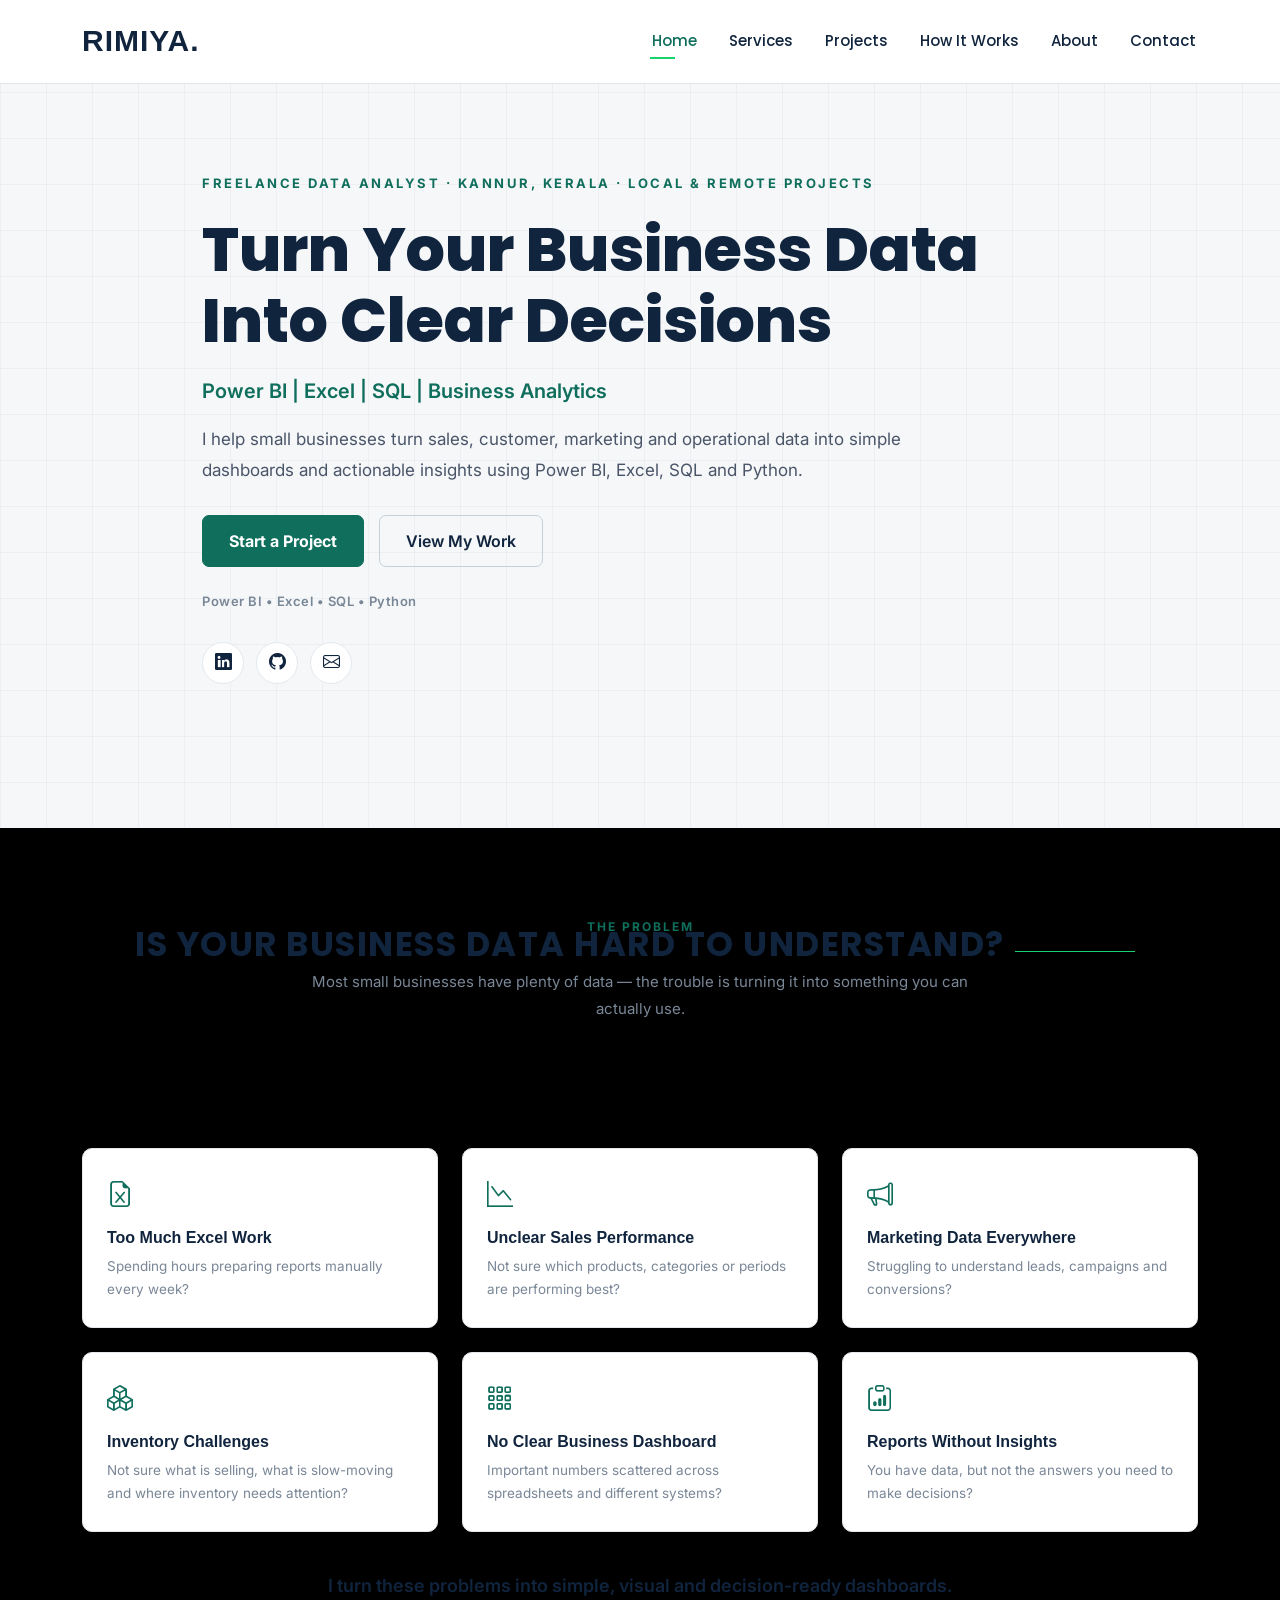
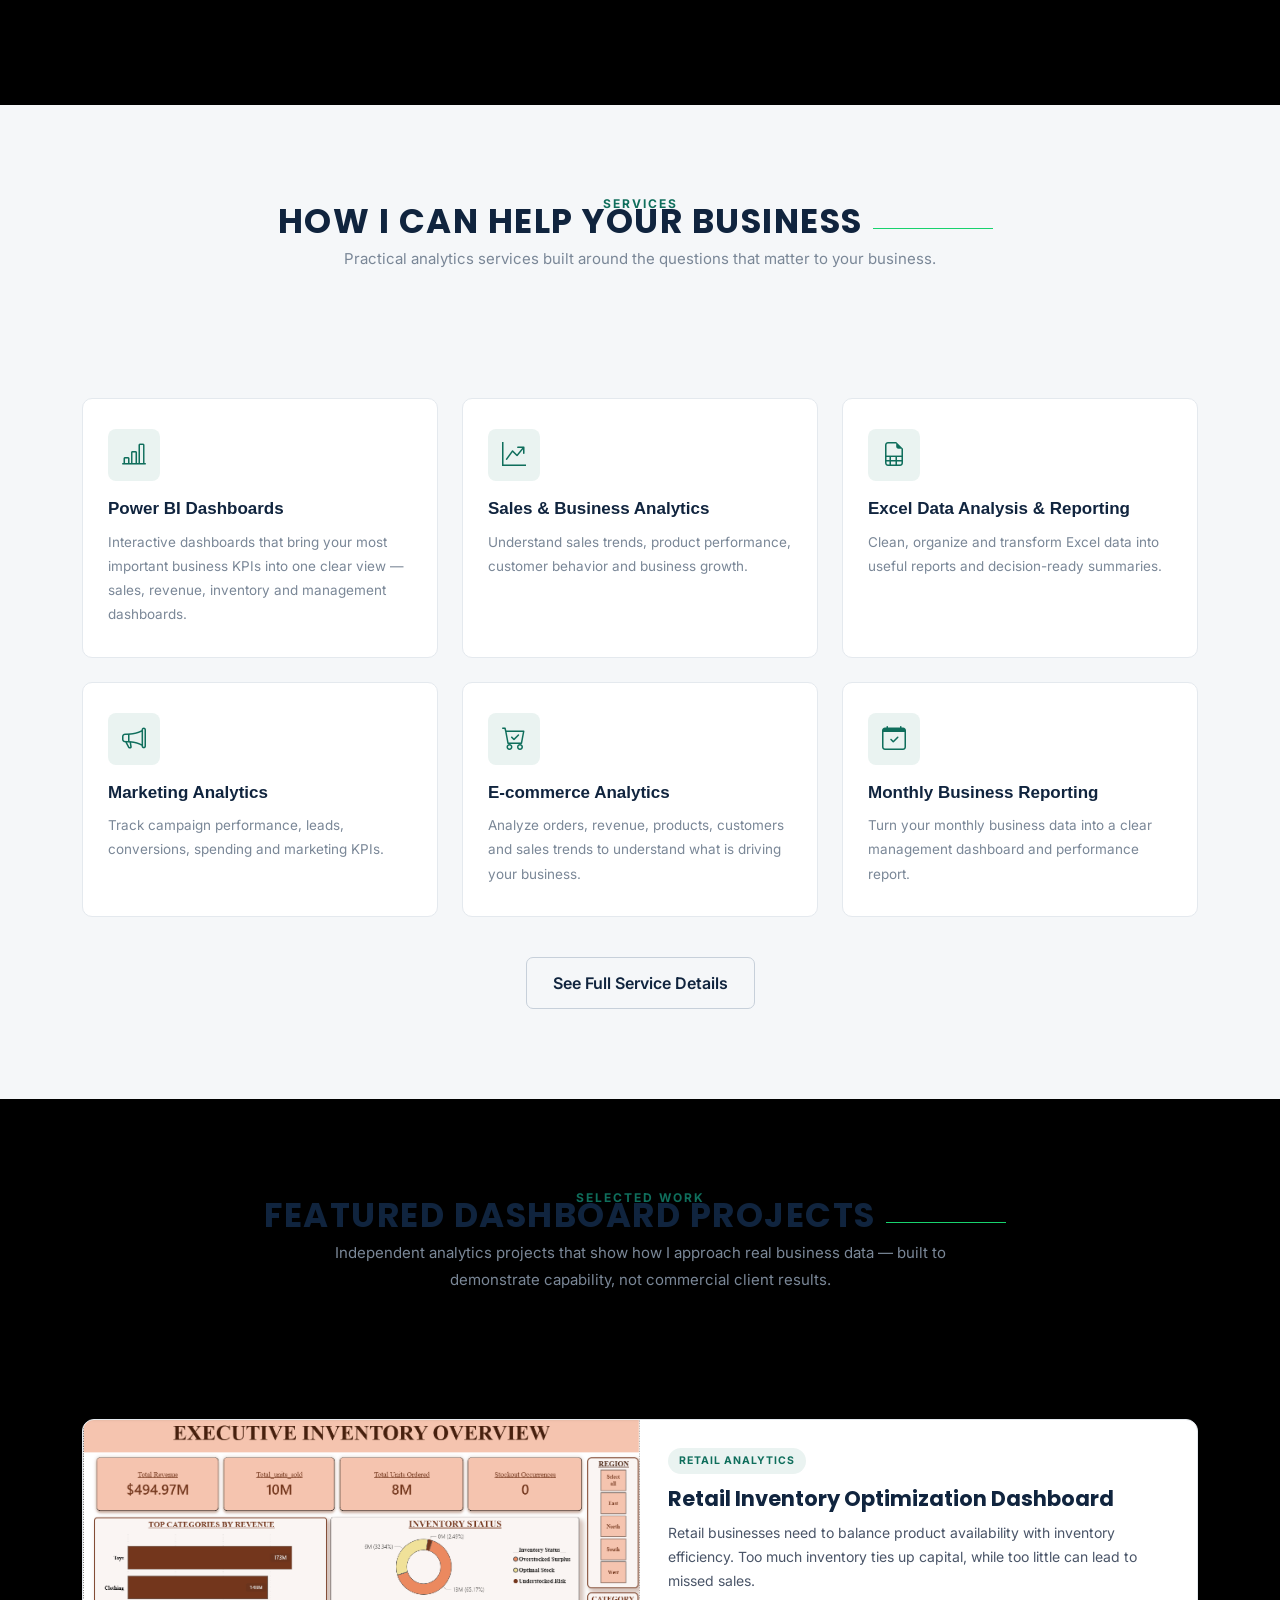
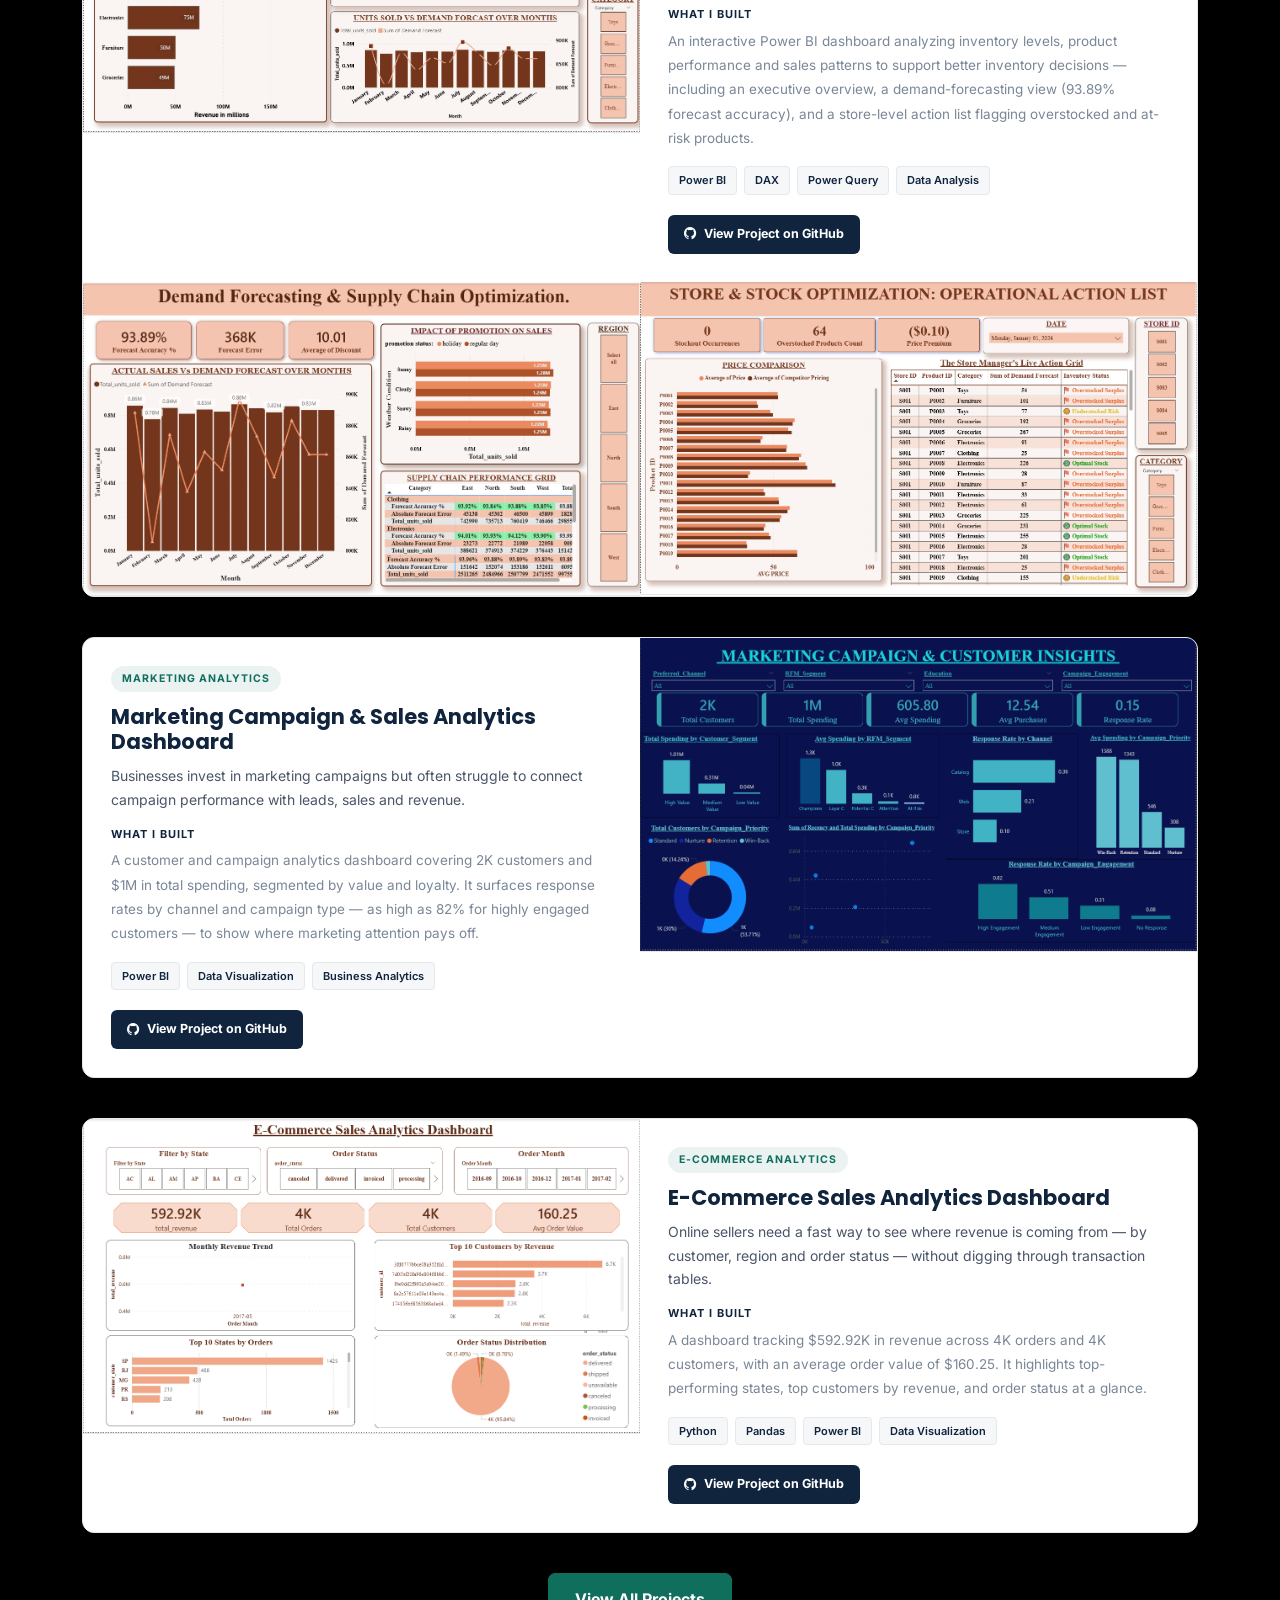
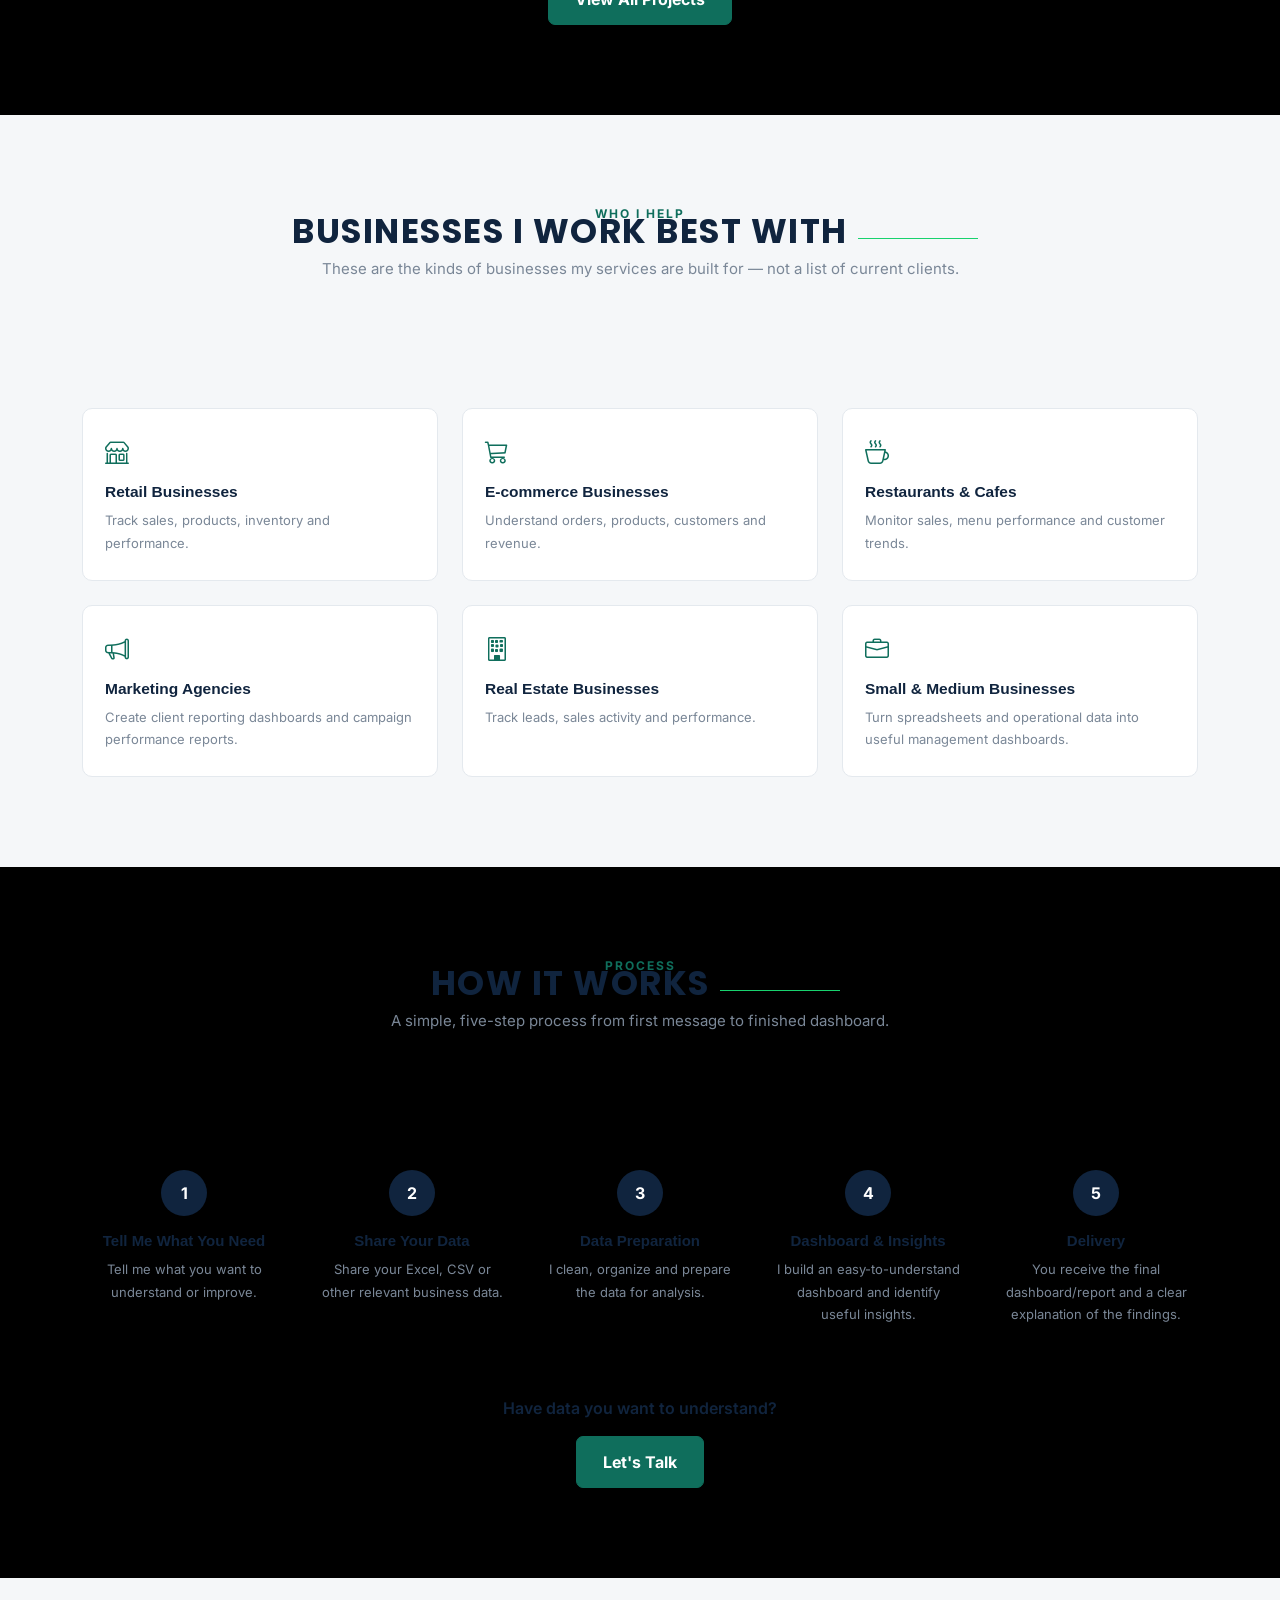
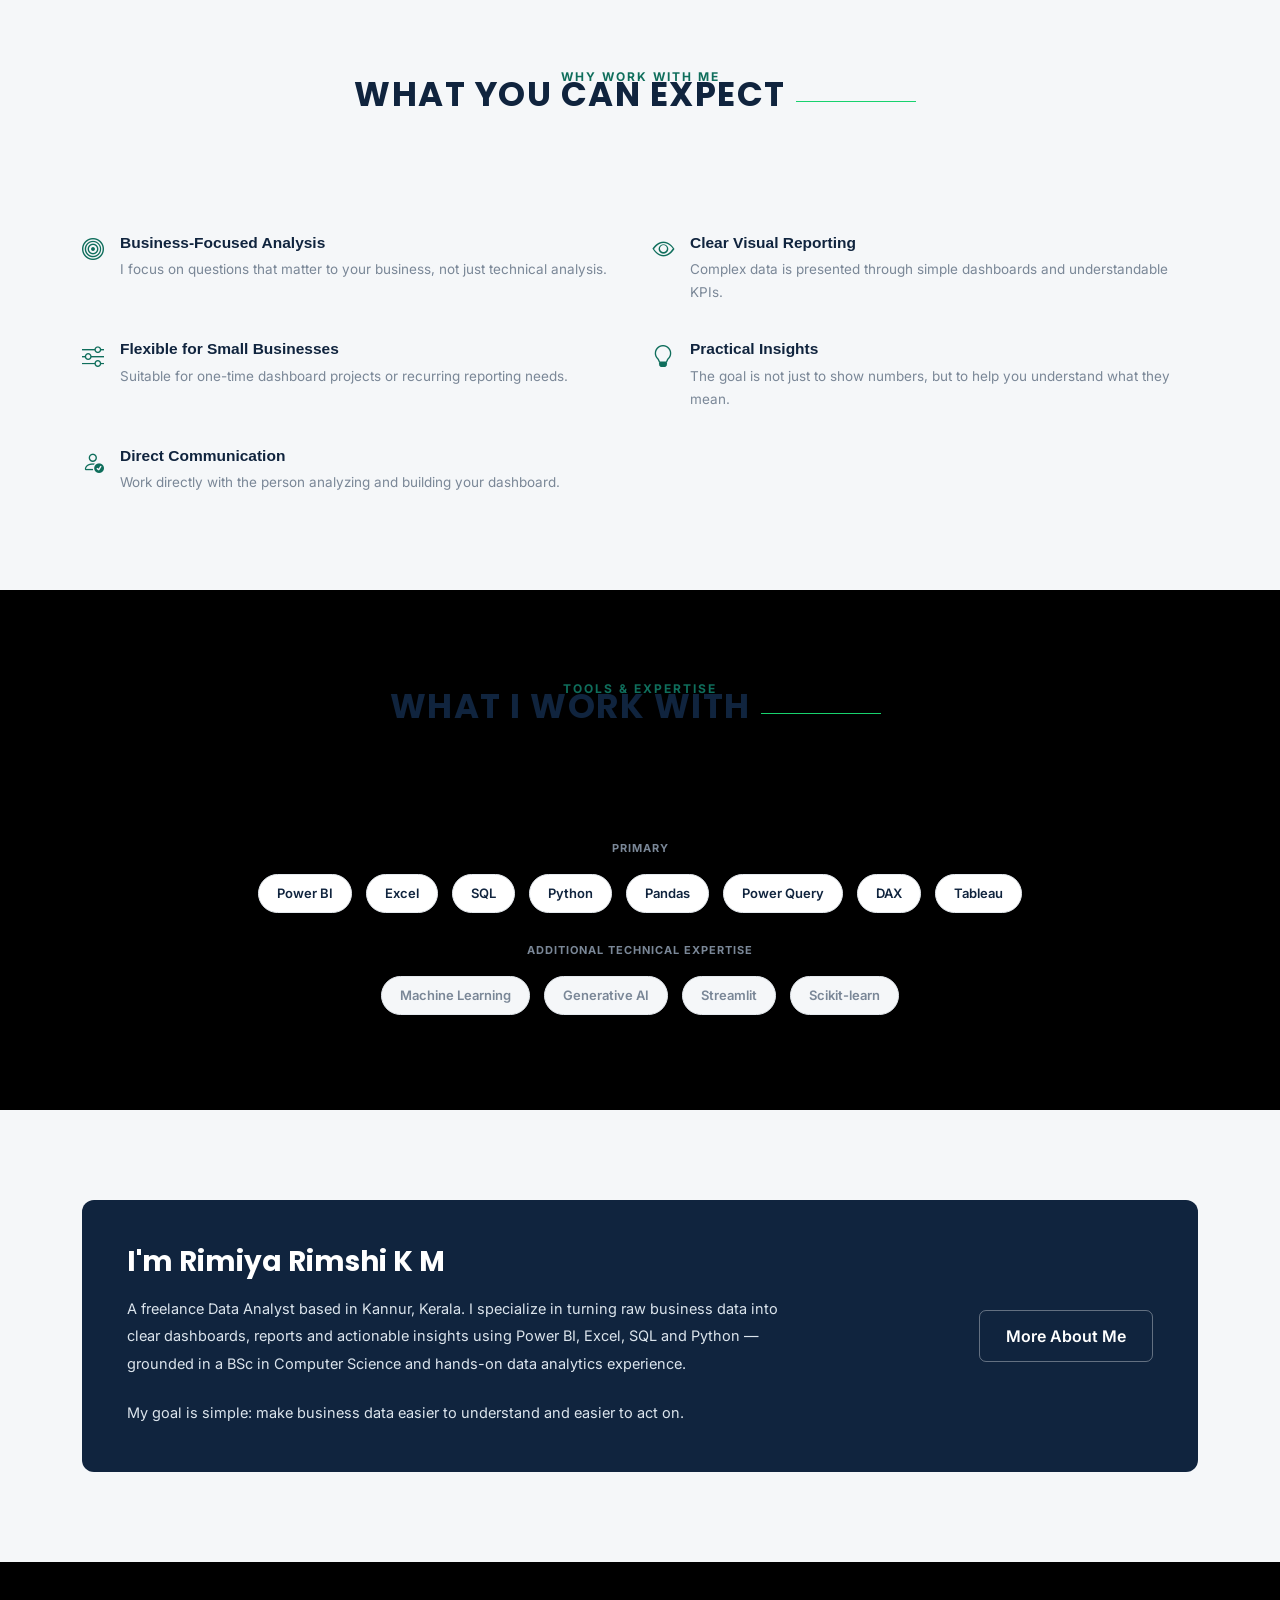
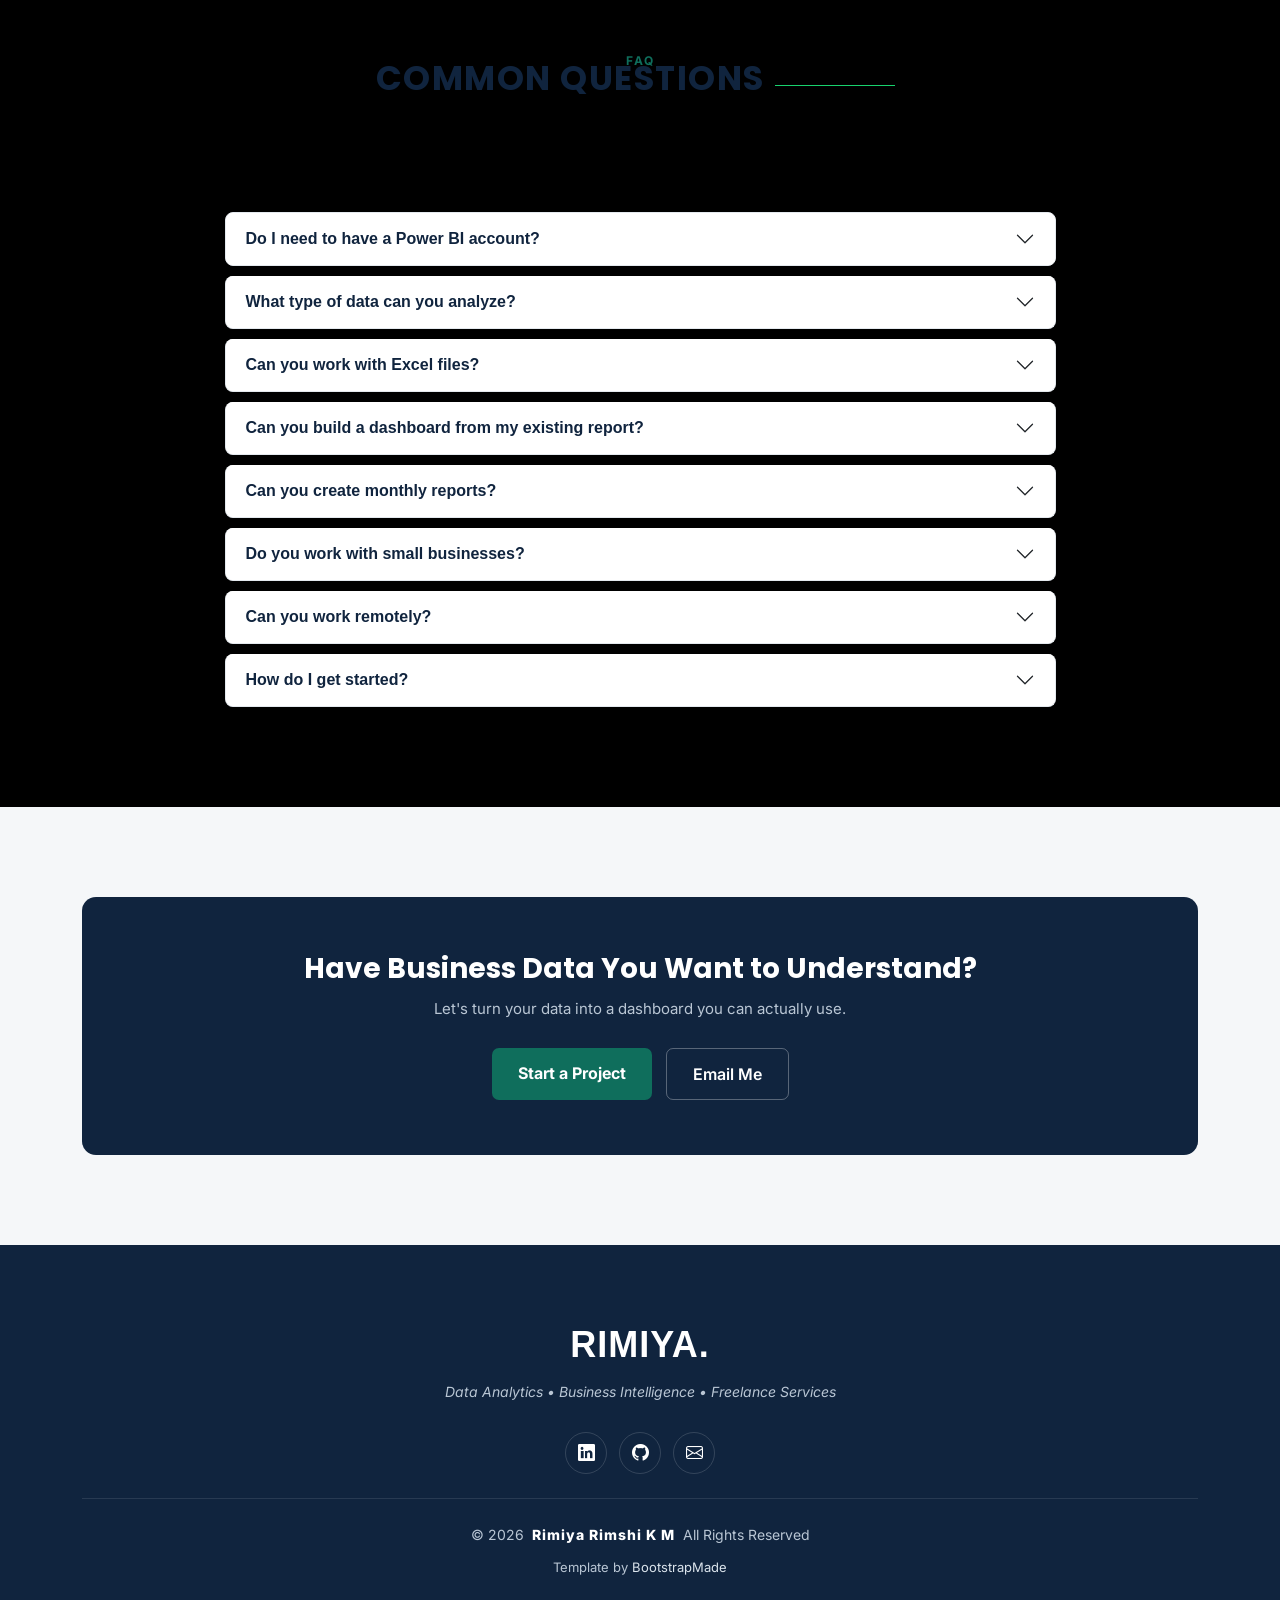
==== index.html @ c06e34fb "Fix folder structure for GitHub Pages" ====
<!DOCTYPE html>
<html lang="en">

<head>
  <meta charset="utf-8">
  <meta name="viewport" content="width=device-width, initial-scale=1.0">

  <title>Rimiya Rimshi K M | Freelance Data Analyst | Power BI & Business Analytics</title>

  <meta name="description"
    content="Freelance Data Analyst in Kannur, Kerala specializing in Power BI dashboards, Excel reporting, sales analytics, marketing analytics and business intelligence.">

  <meta name="keywords"
    content="Freelance Data Analyst, Data Analyst Kannur, Power BI Freelancer Kerala, Power BI Dashboard, Excel Data Analysis, Business Analytics, Sales Analytics, Marketing Analytics, E-commerce Analytics, Data Visualization, Business Intelligence, Dashboard Development">

  <!-- Favicon -->
  <link href="assets/img/favicon.png" rel="icon">
  <link href="assets/img/apple-touch-icon.png" rel="apple-touch-icon">

  <!-- Google Fonts -->
  <link href="https://fonts.googleapis.com" rel="preconnect">
  <link href="https://fonts.gstatic.com" rel="preconnect">
  <link
    href="https://fonts.googleapis.com/css2?family=Inter:wght@300;400;500;600;700;800&family=Poppins:wght@400;500;600;700;800&display=swap"
    rel="stylesheet">

  <!-- Bootstrap -->
  <link href="assets/vendor/bootstrap/css/bootstrap.min.css" rel="stylesheet">

  <!-- Bootstrap Icons -->
  <link href="assets/vendor/bootstrap-icons/bootstrap-icons.css" rel="stylesheet">

  <!-- AOS -->
  <link href="assets/vendor/aos/aos.css" rel="stylesheet">

  <!-- Main CSS -->
  <link href="assets/css/main.css" rel="stylesheet">

  <!-- =========================================================
       BUSINESS PORTFOLIO — CUSTOM STYLES (light, professional)
  ========================================================== -->

  <style>

    /* =========================================================
       GLOBAL
    ========================================================== */

    :root {
      --navy: #10243e;
      --navy-light: #16324f;
      --teal: #0f6e5c;
      --teal-dark: #0c5a4b;
      --teal-tint: #eaf3f1;
      --text: #4a5568;
      --text-light: #7a8797;
      --bg: #ffffff;
      --bg-alt: #f5f7f9;
      --border: #e4e9ee;
    }

    body {
      background: var(--bg);
      color: var(--text);
      font-family: "Inter", sans-serif;
    }

    .section {
      padding: 90px 0;
    }

    .section-alt {
      background: var(--bg-alt);
    }

    .section-title {
      margin-bottom: 50px;
    }

    .section-title .eyebrow {
      color: var(--teal);
      font-size: 12px;
      font-weight: 700;
      letter-spacing: 2px;
      text-transform: uppercase;
      margin-bottom: 8px;
      display: block;
    }

    .section-title h2 {
      font-family: "Poppins", sans-serif;
      font-size: 34px;
      font-weight: 700;
      margin-bottom: 12px;
      color: var(--navy);
    }

    .section-title p {
      color: var(--text-light);
      max-width: 680px;
      font-size: 15px;
      line-height: 1.8;
    }


    /* =========================================================
       NAVIGATION
    ========================================================== */

    .header {
      background: rgba(255, 255, 255, 0.97);
      backdrop-filter: blur(10px);
      box-shadow: 0 1px 0 rgba(16, 36, 62, 0.08);
    }

    .sitename {
      font-weight: 800 !important;
      letter-spacing: 1px;
      color: var(--navy) !important;
    }

    .navmenu a {
      font-weight: 500;
      color: var(--navy) !important;
    }

    .navmenu a:hover,
    .navmenu a.active {
      color: var(--teal) !important;
    }


    /* =========================================================
       HERO
    ========================================================== */

    #hero {
      min-height: 92vh;
      display: flex;
      align-items: center;
      position: relative;
      overflow: hidden;
      background: var(--bg-alt);
      padding-top: 90px;
    }

    #hero::before {
      content: "";
      position: absolute;
      inset: 0;
      background-image:
        linear-gradient(rgba(16, 36, 62, 0.035) 1px, transparent 1px),
        linear-gradient(90deg, rgba(16, 36, 62, 0.035) 1px, transparent 1px);
      background-size: 46px 46px;
      pointer-events: none;
    }

    .hero-content {
      position: relative;
      z-index: 2;
      max-width: 900px;
    }

    .hero-label {
      color: var(--teal);
      font-size: 13px;
      font-weight: 700;
      letter-spacing: 2.5px;
      text-transform: uppercase;
      margin-bottom: 20px;
    }

    .hero-content h1 {
      font-family: "Poppins", sans-serif;
      font-size: clamp(38px, 5.5vw, 62px);
      line-height: 1.15;
      font-weight: 800;
      margin-bottom: 20px;
      color: var(--navy);
    }

    .hero-role {
      font-size: clamp(17px, 2.2vw, 20px);
      font-weight: 600;
      margin-bottom: 18px;
      color: var(--teal);
    }

    .hero-description {
      color: var(--text);
      font-size: 17px;
      line-height: 1.8;
      max-width: 700px;
      margin-bottom: 30px;
    }

    .hero-buttons {
      display: flex;
      gap: 15px;
      flex-wrap: wrap;
      margin-bottom: 25px;
    }

    .btn-primary-custom {
      background: var(--teal);
      color: #fff !important;
      border: 1px solid var(--teal);
      padding: 13px 26px;
      border-radius: 7px;
      font-weight: 700;
      text-decoration: none;
      transition: 0.3s;
      display: inline-block;
    }

    .btn-primary-custom:hover {
      background: var(--teal-dark);
      border-color: var(--teal-dark);
      transform: translateY(-2px);
    }

    .btn-outline-custom {
      background: transparent;
      color: var(--navy) !important;
      border: 1px solid #c7d0da;
      padding: 13px 26px;
      border-radius: 7px;
      font-weight: 600;
      text-decoration: none;
      transition: 0.3s;
      display: inline-block;
    }

    .btn-outline-custom:hover {
      border-color: var(--teal);
      color: var(--teal) !important;
      transform: translateY(-2px);
    }

    .hero-trustline {
      color: var(--text-light);
      font-size: 13px;
      font-weight: 600;
      letter-spacing: 0.5px;
    }

    .social-links-custom {
      display: flex;
      gap: 12px;
      margin-top: 30px;
    }

    .social-links-custom a {
      width: 42px;
      height: 42px;
      border: 1px solid var(--border);
      border-radius: 50%;
      display: flex;
      align-items: center;
      justify-content: center;
      color: var(--navy);
      font-size: 17px;
      transition: 0.3s;
      text-decoration: none;
      background: #fff;
    }

    .social-links-custom a:hover {
      border-color: var(--teal);
      color: var(--teal);
      transform: translateY(-3px);
    }


    /* =========================================================
       BUSINESS PROBLEMS
    ========================================================== */

    .problem-card {
      background: #fff;
      border: 1px solid var(--border);
      border-radius: 10px;
      padding: 26px 24px;
      height: 100%;
      transition: 0.3s;
    }

    .problem-card:hover {
      border-color: var(--teal);
      box-shadow: 0 12px 30px rgba(16, 36, 62, 0.07);
      transform: translateY(-4px);
    }

    .problem-card i {
      color: var(--teal);
      font-size: 26px;
      margin-bottom: 14px;
      display: block;
    }

    .problem-card h4 {
      font-size: 16px;
      font-weight: 700;
      color: var(--navy);
      margin-bottom: 8px;
    }

    .problem-card p {
      color: var(--text-light);
      font-size: 13.5px;
      line-height: 1.7;
      margin: 0;
    }

    .problem-closer {
      text-align: center;
      font-size: 18px;
      font-weight: 600;
      color: var(--navy);
      margin-top: 40px;
    }


    /* =========================================================
       SERVICES
    ========================================================== */

    .service-card {
      background: #fff;
      border: 1px solid var(--border);
      border-radius: 10px;
      padding: 30px 25px;
      height: 100%;
      transition: 0.3s;
    }

    .service-card:hover {
      transform: translateY(-6px);
      border-color: var(--teal);
      box-shadow: 0 14px 32px rgba(16, 36, 62, 0.08);
    }

    .service-icon {
      width: 52px;
      height: 52px;
      border-radius: 8px;
      background: var(--teal-tint);
      color: var(--teal);
      display: flex;
      align-items: center;
      justify-content: center;
      font-size: 24px;
      margin-bottom: 18px;
    }

    .service-card h4 {
      font-size: 17px;
      margin-bottom: 10px;
      color: var(--navy);
      font-weight: 700;
    }

    .service-card p {
      color: var(--text-light);
      font-size: 13.5px;
      line-height: 1.8;
      margin: 0;
    }

    .services-cta {
      text-align: center;
      margin-top: 40px;
    }


    /* =========================================================
       FEATURED PROJECTS / CASE STUDIES
    ========================================================== */

    .case-study-card {
      background: #fff;
      border: 1px solid var(--border);
      border-radius: 12px;
      overflow: hidden;
      margin-bottom: 40px;
      transition: 0.3s;
    }

    .case-study-card:hover {
      box-shadow: 0 18px 40px rgba(16, 36, 62, 0.10);
    }

    .case-study-img {
      width: 100%;
      display: block;
      border-bottom: 1px solid var(--border);
      cursor: zoom-in;
    }

    .case-study-body {
      padding: 26px 28px 28px;
    }

    .case-study-category {
      display: inline-block;
      background: var(--teal-tint);
      color: var(--teal);
      font-size: 10.5px;
      font-weight: 700;
      letter-spacing: 1px;
      text-transform: uppercase;
      padding: 5px 11px;
      border-radius: 20px;
      margin-bottom: 12px;
    }

    .case-study-body h3 {
      font-family: "Poppins", sans-serif;
      font-size: 21px;
      font-weight: 700;
      color: var(--navy);
      margin-bottom: 10px;
    }

    .case-study-body .problem-line {
      font-size: 14px;
      color: var(--text);
      line-height: 1.7;
      margin-bottom: 14px;
    }

    .case-study-body .insight-label {
      font-size: 11px;
      font-weight: 700;
      letter-spacing: 1px;
      text-transform: uppercase;
      color: var(--navy);
      margin-bottom: 6px;
      display: block;
    }

    .case-study-body p.insight-text {
      font-size: 13.5px;
      color: var(--text-light);
      line-height: 1.8;
      margin-bottom: 16px;
    }

    .tech-stack {
      display: flex;
      flex-wrap: wrap;
      gap: 7px;
      margin-bottom: 20px;
    }

    .tech-stack span {
      background: var(--bg-alt);
      border: 1px solid var(--border);
      color: var(--navy);
      font-size: 11px;
      padding: 5px 10px;
      border-radius: 4px;
      font-weight: 600;
    }

    .project-links {
      display: flex;
      gap: 10px;
      flex-wrap: wrap;
    }

    .project-btn {
      display: inline-flex;
      align-items: center;
      gap: 7px;
      padding: 10px 16px;
      border-radius: 6px;
      text-decoration: none;
      font-size: 12.5px;
      font-weight: 700;
      transition: 0.3s;
    }

    .project-btn-github {
      background: var(--navy);
      color: #fff;
    }

    .project-btn-github:hover {
      background: var(--teal);
      color: #fff;
    }

    /* Secondary (smaller) project grid */

    .mini-project-card {
      background: #fff;
      border: 1px solid var(--border);
      border-radius: 8px;
      padding: 20px;
      height: 100%;
      transition: 0.3s;
    }

    .mini-project-card:hover {
      border-color: var(--teal);
      transform: translateY(-3px);
    }

    .mini-project-card .badge-cat {
      font-size: 10px;
      font-weight: 700;
      letter-spacing: 0.5px;
      text-transform: uppercase;
      color: var(--teal);
      margin-bottom: 8px;
      display: block;
    }

    .mini-project-card h5 {
      font-size: 15px;
      margin-bottom: 7px;
      color: var(--navy);
      font-weight: 700;
    }

    .mini-project-card p {
      color: var(--text-light);
      font-size: 12.5px;
      margin: 0 0 12px;
      line-height: 1.7;
    }

    .mini-project-card a {
      font-size: 12px;
      font-weight: 700;
      color: var(--navy);
      text-decoration: none;
    }

    .mini-project-card a:hover {
      color: var(--teal);
    }


    /* =========================================================
       WHO I HELP
    ========================================================== */

    .who-card {
      background: #fff;
      border: 1px solid var(--border);
      border-radius: 10px;
      padding: 26px 22px;
      height: 100%;
      text-align: left;
      transition: 0.3s;
    }

    .who-card:hover {
      border-color: var(--teal);
      transform: translateY(-4px);
    }

    .who-card i {
      color: var(--teal);
      font-size: 24px;
      margin-bottom: 12px;
      display: block;
    }

    .who-card h5 {
      font-size: 15.5px;
      font-weight: 700;
      color: var(--navy);
      margin-bottom: 8px;
    }

    .who-card p {
      color: var(--text-light);
      font-size: 13px;
      line-height: 1.7;
      margin: 0;
    }

    .who-note {
      text-align: center;
      color: var(--text-light);
      font-size: 12.5px;
      font-style: italic;
      margin-top: 30px;
    }


    /* =========================================================
       HOW IT WORKS
    ========================================================== */

    .process-step {
      text-align: center;
      padding: 10px;
    }

    .process-number {
      width: 46px;
      height: 46px;
      border-radius: 50%;
      background: var(--navy);
      color: #fff;
      display: flex;
      align-items: center;
      justify-content: center;
      font-weight: 700;
      font-size: 16px;
      margin: 0 auto 16px;
    }

    .process-step h5 {
      font-size: 15px;
      font-weight: 700;
      color: var(--navy);
      margin-bottom: 8px;
    }

    .process-step p {
      color: var(--text-light);
      font-size: 13px;
      line-height: 1.7;
    }

    .process-cta {
      text-align: center;
      margin-top: 45px;
    }

    .process-cta p {
      font-size: 16px;
      font-weight: 600;
      color: var(--navy);
      margin-bottom: 16px;
    }


    /* =========================================================
       WHY WORK WITH ME
    ========================================================== */

    .why-card {
      display: flex;
      gap: 16px;
      padding: 6px 0;
    }

    .why-card i {
      color: var(--teal);
      font-size: 22px;
      flex-shrink: 0;
    }

    .why-card h5 {
      font-size: 15.5px;
      font-weight: 700;
      color: var(--navy);
      margin-bottom: 6px;
    }

    .why-card p {
      color: var(--text-light);
      font-size: 13.5px;
      line-height: 1.7;
      margin: 0;
    }


    /* =========================================================
       TOOLS
    ========================================================== */

    .tool-pill {
      display: inline-block;
      background: #fff;
      border: 1px solid var(--border);
      color: var(--navy);
      font-size: 13px;
      font-weight: 600;
      padding: 9px 18px;
      border-radius: 20px;
      margin: 5px;
    }

    .tool-pill.secondary {
      color: var(--text-light);
      background: var(--bg-alt);
    }

    .tools-label {
      font-size: 11px;
      font-weight: 700;
      letter-spacing: 1px;
      text-transform: uppercase;
      color: var(--text-light);
      margin-bottom: 12px;
    }


    /* =========================================================
       ABOUT TEASER
    ========================================================== */

    .about-teaser-card {
      background: var(--navy);
      color: #dbe4ec;
      border-radius: 12px;
      padding: 45px;
    }

    .about-teaser-card h3 {
      color: #fff;
      font-family: "Poppins", sans-serif;
      font-weight: 700;
      margin-bottom: 16px;
    }

    .about-teaser-card p {
      line-height: 1.9;
      font-size: 14.5px;
      margin-bottom: 22px;
    }


    /* =========================================================
       FAQ
    ========================================================== */

    .accordion-button {
      font-weight: 600;
      color: var(--navy);
      background: #fff;
    }

    .accordion-button:not(.collapsed) {
      color: var(--teal);
      background: var(--teal-tint);
    }

    .accordion-button:focus {
      box-shadow: none;
      border-color: var(--border);
    }

    .accordion-item {
      border: 1px solid var(--border);
      margin-bottom: 10px;
      border-radius: 8px !important;
      overflow: hidden;
    }


    /* =========================================================
       FINAL CTA
    ========================================================== */

    .final-cta {
      background: var(--navy);
      border-radius: 14px;
      padding: 55px 40px;
      text-align: center;
    }

    .final-cta h3 {
      color: #fff;
      font-family: "Poppins", sans-serif;
      font-size: 28px;
      font-weight: 700;
      margin-bottom: 12px;
    }

    .final-cta p {
      color: #b9c6d4;
      font-size: 15px;
      margin-bottom: 28px;
    }

    .final-cta-buttons {
      display: flex;
      gap: 14px;
      justify-content: center;
      flex-wrap: wrap;
    }

    .btn-cta-primary {
      background: var(--teal);
      color: #fff;
      padding: 13px 26px;
      border-radius: 7px;
      font-weight: 700;
      text-decoration: none;
      transition: 0.3s;
    }

    .btn-cta-primary:hover {
      background: var(--teal-dark);
      color: #fff;
    }

    .btn-cta-outline {
      background: transparent;
      color: #fff;
      border: 1px solid rgba(255,255,255,0.3);
      padding: 13px 26px;
      border-radius: 7px;
      font-weight: 600;
      text-decoration: none;
      transition: 0.3s;
    }

    .btn-cta-outline:hover {
      border-color: #fff;
    }


    /* =========================================================
       FOOTER
    ========================================================== */

    .footer {
      background: var(--navy);
      border-top: none;
    }

    .footer .sitename {
      color: #fff !important;
    }

    .footer p,
    .footer .copyright span,
    .footer .credits {
      color: #b9c6d4 !important;
    }

    .footer .social-links-custom a {
      border-color: rgba(255,255,255,0.15);
      color: #fff;
      background: transparent;
    }

    .footer .social-links-custom a:hover {
      border-color: var(--teal);
      color: var(--teal);
    }

    .footer .credits a {
      color: #dbe4ec !important;
    }


    /* =========================================================
       MOBILE
    ========================================================== */

    @media (max-width: 768px) {

      .section {
        padding: 60px 0;
      }

      .section-title h2 {
        font-size: 27px;
      }

      .case-study-body {
        padding: 22px;
      }

      .final-cta {
        padding: 40px 22px;
      }

      .about-teaser-card {
        padding: 30px 22px;
      }

    }

  </style>

</head>


<body class="index-page">


  <!-- =========================================================
       HEADER
  ========================================================== -->

  <header id="header" class="header d-flex align-items-center fixed-top">

    <div class="container-xl d-flex align-items-center justify-content-between">

      <a href="index.html" class="logo d-flex align-items-center text-decoration-none">
        <h1 class="sitename">RIMIYA.</h1>
      </a>

      <nav id="navmenu" class="navmenu">
        <ul>
          <li><a href="index.html" class="active">Home</a></li>
          <li><a href="services.html">Services</a></li>
          <li><a href="portfolio.html">Projects</a></li>
          <li><a href="index.html#how-it-works">How It Works</a></li>
          <li><a href="about.html">About</a></li>
          <li><a href="contact.html">Contact</a></li>
        </ul>

        <i class="mobile-nav-toggle d-xl-none bi bi-list"></i>
      </nav>

    </div>

  </header>


  <main class="main">


    <!-- =========================================================
         HERO
    ========================================================== -->

    <section id="hero">

      <div class="container hero-content">

        <div class="hero-label">Freelance Data Analyst &middot; Kannur, Kerala &middot; Local &amp; Remote Projects</div>

        <h1>Turn Your Business Data Into Clear Decisions</h1>

        <div class="hero-role">Power BI | Excel | SQL | Business Analytics</div>

        <p class="hero-description">
          I help small businesses turn sales, customer, marketing and operational
          data into simple dashboards and actionable insights using Power BI,
          Excel, SQL and Python.
        </p>

        <div class="hero-buttons">
          <a href="contact.html" class="btn-primary-custom">Start a Project</a>
          <a href="portfolio.html" class="btn-outline-custom">View My Work</a>
        </div>

        <div class="hero-trustline">Power BI &bull; Excel &bull; SQL &bull; Python</div>

        <div class="social-links-custom">

          <a href="https://www.linkedin.com/in/rimiya-rimshi-k-m/" target="_blank" rel="noopener noreferrer" aria-label="LinkedIn">
            <i class="bi bi-linkedin"></i>
          </a>

          <a href="https://github.com/rimiya366" target="_blank" rel="noopener noreferrer" aria-label="GitHub">
            <i class="bi bi-github"></i>
          </a>

          <a href="mailto:rimiyarimshi2022@gmail.com" aria-label="Email">
            <i class="bi bi-envelope"></i>
          </a>

        </div>

      </div>

    </section>


    <!-- =========================================================
         BUSINESS PROBLEMS
    ========================================================== -->

    <section id="business-problems" class="section">

      <div class="container">

        <div class="section-title text-center mx-auto" data-aos="fade-up">
          <span class="eyebrow">The Problem</span>
          <h2>Is Your Business Data Hard to Understand?</h2>
          <p class="mx-auto">Most small businesses have plenty of data — the trouble is turning it into something you can actually use.</p>
        </div>

        <div class="row g-4">

          <div class="col-lg-4 col-md-6" data-aos="fade-up" data-aos-delay="100">
            <div class="problem-card">
              <i class="bi bi-file-earmark-excel"></i>
              <h4>Too Much Excel Work</h4>
              <p>Spending hours preparing reports manually every week?</p>
            </div>
          </div>

          <div class="col-lg-4 col-md-6" data-aos="fade-up" data-aos-delay="150">
            <div class="problem-card">
              <i class="bi bi-graph-down"></i>
              <h4>Unclear Sales Performance</h4>
              <p>Not sure which products, categories or periods are performing best?</p>
            </div>
          </div>

          <div class="col-lg-4 col-md-6" data-aos="fade-up" data-aos-delay="200">
            <div class="problem-card">
              <i class="bi bi-megaphone"></i>
              <h4>Marketing Data Everywhere</h4>
              <p>Struggling to understand leads, campaigns and conversions?</p>
            </div>
          </div>

          <div class="col-lg-4 col-md-6" data-aos="fade-up" data-aos-delay="250">
            <div class="problem-card">
              <i class="bi bi-boxes"></i>
              <h4>Inventory Challenges</h4>
              <p>Not sure what is selling, what is slow-moving and where inventory needs attention?</p>
            </div>
          </div>

          <div class="col-lg-4 col-md-6" data-aos="fade-up" data-aos-delay="300">
            <div class="problem-card">
              <i class="bi bi-grid-3x3-gap"></i>
              <h4>No Clear Business Dashboard</h4>
              <p>Important numbers scattered across spreadsheets and different systems?</p>
            </div>
          </div>

          <div class="col-lg-4 col-md-6" data-aos="fade-up" data-aos-delay="350">
            <div class="problem-card">
              <i class="bi bi-clipboard-data"></i>
              <h4>Reports Without Insights</h4>
              <p>You have data, but not the answers you need to make decisions?</p>
            </div>
          </div>

        </div>

        <p class="problem-closer" data-aos="fade-up">
          I turn these problems into simple, visual and decision-ready dashboards.
        </p>

      </div>

    </section>


    <!-- =========================================================
         SERVICES
    ========================================================== -->

    <section id="services" class="section section-alt">

      <div class="container">

        <div class="section-title text-center mx-auto" data-aos="fade-up">
          <span class="eyebrow">Services</span>
          <h2>How I Can Help Your Business</h2>
          <p class="mx-auto">Practical analytics services built around the questions that matter to your business.</p>
        </div>

        <div class="row g-4">

          <div class="col-lg-4 col-md-6" data-aos="fade-up" data-aos-delay="100">
            <div class="service-card">
              <div class="service-icon"><i class="bi bi-bar-chart-line"></i></div>
              <h4>Power BI Dashboards</h4>
              <p>Interactive dashboards that bring your most important business KPIs into one clear view — sales, revenue, inventory and management dashboards.</p>
            </div>
          </div>

          <div class="col-lg-4 col-md-6" data-aos="fade-up" data-aos-delay="150">
            <div class="service-card">
              <div class="service-icon"><i class="bi bi-graph-up-arrow"></i></div>
              <h4>Sales & Business Analytics</h4>
              <p>Understand sales trends, product performance, customer behavior and business growth.</p>
            </div>
          </div>

          <div class="col-lg-4 col-md-6" data-aos="fade-up" data-aos-delay="200">
            <div class="service-card">
              <div class="service-icon"><i class="bi bi-file-earmark-spreadsheet"></i></div>
              <h4>Excel Data Analysis & Reporting</h4>
              <p>Clean, organize and transform Excel data into useful reports and decision-ready summaries.</p>
            </div>
          </div>

          <div class="col-lg-4 col-md-6" data-aos="fade-up" data-aos-delay="250">
            <div class="service-card">
              <div class="service-icon"><i class="bi bi-megaphone"></i></div>
              <h4>Marketing Analytics</h4>
              <p>Track campaign performance, leads, conversions, spending and marketing KPIs.</p>
            </div>
          </div>

          <div class="col-lg-4 col-md-6" data-aos="fade-up" data-aos-delay="300">
            <div class="service-card">
              <div class="service-icon"><i class="bi bi-cart-check"></i></div>
              <h4>E-commerce Analytics</h4>
              <p>Analyze orders, revenue, products, customers and sales trends to understand what is driving your business.</p>
            </div>
          </div>

          <div class="col-lg-4 col-md-6" data-aos="fade-up" data-aos-delay="350">
            <div class="service-card">
              <div class="service-icon"><i class="bi bi-calendar-check"></i></div>
              <h4>Monthly Business Reporting</h4>
              <p>Turn your monthly business data into a clear management dashboard and performance report.</p>
            </div>
          </div>

        </div>

        <div class="services-cta" data-aos="fade-up">
          <a href="services.html" class="btn-outline-custom">See Full Service Details</a>
        </div>

      </div>

    </section>


    <!-- =========================================================
         FEATURED DASHBOARD PROJECTS (CASE STUDIES)
    ========================================================== -->

    <section id="projects" class="section">

      <div class="container">

        <div class="section-title text-center mx-auto" data-aos="fade-up">
          <span class="eyebrow">Selected Work</span>
          <h2>Featured Dashboard Projects</h2>
          <p class="mx-auto">
            Independent analytics projects that show how I approach real business data —
            built to demonstrate capability, not commercial client results.
          </p>
        </div>

        <!-- CASE STUDY 1: RETAIL INVENTORY -->
        <div class="case-study-card" data-aos="fade-up">
          <div class="row g-0">
            <div class="col-lg-6">
              <img src="assets/img/dashboards/retail-inventory-overview.png" class="case-study-img" alt="Executive Inventory Overview dashboard showing total revenue, units sold and inventory status">
            </div>
            <div class="col-lg-6">
              <div class="case-study-body">
                <span class="case-study-category">Retail Analytics</span>
                <h3>Retail Inventory Optimization Dashboard</h3>
                <p class="problem-line">
                  Retail businesses need to balance product availability with inventory
                  efficiency. Too much inventory ties up capital, while too little can
                  lead to missed sales.
                </p>
                <span class="insight-label">What I Built</span>
                <p class="insight-text">
                  An interactive Power BI dashboard analyzing inventory levels, product
                  performance and sales patterns to support better inventory decisions —
                  including an executive overview, a demand-forecasting view (93.89%
                  forecast accuracy), and a store-level action list flagging overstocked
                  and at-risk products.
                </p>
                <div class="tech-stack">
                  <span>Power BI</span><span>DAX</span><span>Power Query</span><span>Data Analysis</span>
                </div>
                <div class="project-links">
                  <a href="https://github.com/rimiya366/Retail-Inventory-Optimization-PowerBI" target="_blank" rel="noopener noreferrer" class="project-btn project-btn-github">
                    <i class="bi bi-github"></i> View Project on GitHub
                  </a>
                </div>
              </div>
            </div>
          </div>
          <div class="row g-0">
            <div class="col-lg-6">
              <img src="assets/img/dashboards/retail-demand-forecasting.png" class="case-study-img" alt="Demand forecasting and supply chain optimization dashboard">
            </div>
            <div class="col-lg-6">
              <img src="assets/img/dashboards/retail-store-optimization.png" class="case-study-img" alt="Store and stock optimization operational action list dashboard">
            </div>
          </div>
        </div>

        <!-- CASE STUDY 2: MARKETING -->
        <div class="case-study-card" data-aos="fade-up">
          <div class="row g-0">
            <div class="col-lg-6 order-lg-2">
              <img src="assets/img/dashboards/marketing-campaign-insights.png" class="case-study-img" alt="Marketing campaign and customer insights dashboard">
            </div>
            <div class="col-lg-6 order-lg-1">
              <div class="case-study-body">
                <span class="case-study-category">Marketing Analytics</span>
                <h3>Marketing Campaign & Sales Analytics Dashboard</h3>
                <p class="problem-line">
                  Businesses invest in marketing campaigns but often struggle to connect
                  campaign performance with leads, sales and revenue.
                </p>
                <span class="insight-label">What I Built</span>
                <p class="insight-text">
                  A customer and campaign analytics dashboard covering 2K customers and
                  $1M in total spending, segmented by value and loyalty. It surfaces
                  response rates by channel and campaign type — as high as 82% for
                  highly engaged customers — to show where marketing attention pays off.
                </p>
                <div class="tech-stack">
                  <span>Power BI</span><span>Data Visualization</span><span>Business Analytics</span>
                </div>
                <div class="project-links">
                  <a href="https://github.com/rimiya366/Marketing-Campaign-Analytics" target="_blank" rel="noopener noreferrer" class="project-btn project-btn-github">
                    <i class="bi bi-github"></i> View Project on GitHub
                  </a>
                </div>
              </div>
            </div>
          </div>
        </div>

        <!-- CASE STUDY 3: E-COMMERCE -->
        <div class="case-study-card" data-aos="fade-up">
          <div class="row g-0">
            <div class="col-lg-6">
              <img src="assets/img/dashboards/ecommerce-sales-analytics.png" class="case-study-img" alt="E-commerce sales analytics dashboard showing revenue, orders and top customers">
            </div>
            <div class="col-lg-6">
              <div class="case-study-body">
                <span class="case-study-category">E-commerce Analytics</span>
                <h3>E-Commerce Sales Analytics Dashboard</h3>
                <p class="problem-line">
                  Online sellers need a fast way to see where revenue is coming from —
                  by customer, region and order status — without digging through
                  transaction tables.
                </p>
                <span class="insight-label">What I Built</span>
                <p class="insight-text">
                  A dashboard tracking $592.92K in revenue across 4K orders and 4K
                  customers, with an average order value of $160.25. It highlights
                  top-performing states, top customers by revenue, and order status at
                  a glance.
                </p>
                <div class="tech-stack">
                  <span>Python</span><span>Pandas</span><span>Power BI</span><span>Data Visualization</span>
                </div>
                <div class="project-links">
                  <a href="https://github.com/rimiya366/ecommerce-sales-analytics-dashboard" target="_blank" rel="noopener noreferrer" class="project-btn project-btn-github">
                    <i class="bi bi-github"></i> View Project on GitHub
                  </a>
                </div>
              </div>
            </div>
          </div>
        </div>

        <div class="services-cta" data-aos="fade-up">
          <a href="portfolio.html" class="btn-primary-custom">View All Projects</a>
        </div>

      </div>

    </section>


    <!-- =========================================================
         WHO I HELP
    ========================================================== -->

    <section id="who-i-help" class="section section-alt">

      <div class="container">

        <div class="section-title text-center mx-auto" data-aos="fade-up">
          <span class="eyebrow">Who I Help</span>
          <h2>Businesses I Work Best With</h2>
          <p class="mx-auto">These are the kinds of businesses my services are built for — not a list of current clients.</p>
        </div>

        <div class="row g-4">

          <div class="col-lg-4 col-md-6" data-aos="fade-up" data-aos-delay="100">
            <div class="who-card">
              <i class="bi bi-shop"></i>
              <h5>Retail Businesses</h5>
              <p>Track sales, products, inventory and performance.</p>
            </div>
          </div>

          <div class="col-lg-4 col-md-6" data-aos="fade-up" data-aos-delay="150">
            <div class="who-card">
              <i class="bi bi-cart3"></i>
              <h5>E-commerce Businesses</h5>
              <p>Understand orders, products, customers and revenue.</p>
            </div>
          </div>

          <div class="col-lg-4 col-md-6" data-aos="fade-up" data-aos-delay="200">
            <div class="who-card">
              <i class="bi bi-cup-hot"></i>
              <h5>Restaurants & Cafes</h5>
              <p>Monitor sales, menu performance and customer trends.</p>
            </div>
          </div>

          <div class="col-lg-4 col-md-6" data-aos="fade-up" data-aos-delay="250">
            <div class="who-card">
              <i class="bi bi-megaphone"></i>
              <h5>Marketing Agencies</h5>
              <p>Create client reporting dashboards and campaign performance reports.</p>
            </div>
          </div>

          <div class="col-lg-4 col-md-6" data-aos="fade-up" data-aos-delay="300">
            <div class="who-card">
              <i class="bi bi-building"></i>
              <h5>Real Estate Businesses</h5>
              <p>Track leads, sales activity and performance.</p>
            </div>
          </div>

          <div class="col-lg-4 col-md-6" data-aos="fade-up" data-aos-delay="350">
            <div class="who-card">
              <i class="bi bi-briefcase"></i>
              <h5>Small & Medium Businesses</h5>
              <p>Turn spreadsheets and operational data into useful management dashboards.</p>
            </div>
          </div>

        </div>

      </div>

    </section>


    <!-- =========================================================
         HOW IT WORKS
    ========================================================== -->

    <section id="how-it-works" class="section">

      <div class="container">

        <div class="section-title text-center mx-auto" data-aos="fade-up">
          <span class="eyebrow">Process</span>
          <h2>How It Works</h2>
          <p class="mx-auto">A simple, five-step process from first message to finished dashboard.</p>
        </div>

        <div class="row g-4">

          <div class="col-lg col-md-4 col-6" data-aos="fade-up" data-aos-delay="100">
            <div class="process-step">
              <div class="process-number">1</div>
              <h5>Tell Me What You Need</h5>
              <p>Tell me what you want to understand or improve.</p>
            </div>
          </div>

          <div class="col-lg col-md-4 col-6" data-aos="fade-up" data-aos-delay="150">
            <div class="process-step">
              <div class="process-number">2</div>
              <h5>Share Your Data</h5>
              <p>Share your Excel, CSV or other relevant business data.</p>
            </div>
          </div>

          <div class="col-lg col-md-4 col-6" data-aos="fade-up" data-aos-delay="200">
            <div class="process-step">
              <div class="process-number">3</div>
              <h5>Data Preparation</h5>
              <p>I clean, organize and prepare the data for analysis.</p>
            </div>
          </div>

          <div class="col-lg col-md-4 col-6" data-aos="fade-up" data-aos-delay="250">
            <div class="process-step">
              <div class="process-number">4</div>
              <h5>Dashboard & Insights</h5>
              <p>I build an easy-to-understand dashboard and identify useful insights.</p>
            </div>
          </div>

          <div class="col-lg col-md-4 col-6" data-aos="fade-up" data-aos-delay="300">
            <div class="process-step">
              <div class="process-number">5</div>
              <h5>Delivery</h5>
              <p>You receive the final dashboard/report and a clear explanation of the findings.</p>
            </div>
          </div>

        </div>

        <div class="process-cta" data-aos="fade-up">
          <p>Have data you want to understand?</p>
          <a href="contact.html" class="btn-primary-custom">Let's Talk</a>
        </div>

      </div>

    </section>


    <!-- =========================================================
         WHY WORK WITH ME
    ========================================================== -->

    <section id="why-me" class="section section-alt">

      <div class="container">

        <div class="section-title text-center mx-auto" data-aos="fade-up">
          <span class="eyebrow">Why Work With Me</span>
          <h2>What You Can Expect</h2>
        </div>

        <div class="row g-4">

          <div class="col-lg-6" data-aos="fade-up" data-aos-delay="100">
            <div class="why-card">
              <i class="bi bi-bullseye"></i>
              <div>
                <h5>Business-Focused Analysis</h5>
                <p>I focus on questions that matter to your business, not just technical analysis.</p>
              </div>
            </div>
          </div>

          <div class="col-lg-6" data-aos="fade-up" data-aos-delay="150">
            <div class="why-card">
              <i class="bi bi-eye"></i>
              <div>
                <h5>Clear Visual Reporting</h5>
                <p>Complex data is presented through simple dashboards and understandable KPIs.</p>
              </div>
            </div>
          </div>

          <div class="col-lg-6" data-aos="fade-up" data-aos-delay="200">
            <div class="why-card">
              <i class="bi bi-sliders"></i>
              <div>
                <h5>Flexible for Small Businesses</h5>
                <p>Suitable for one-time dashboard projects or recurring reporting needs.</p>
              </div>
            </div>
          </div>

          <div class="col-lg-6" data-aos="fade-up" data-aos-delay="250">
            <div class="why-card">
              <i class="bi bi-lightbulb"></i>
              <div>
                <h5>Practical Insights</h5>
                <p>The goal is not just to show numbers, but to help you understand what they mean.</p>
              </div>
            </div>
          </div>

          <div class="col-lg-6" data-aos="fade-up" data-aos-delay="300">
            <div class="why-card">
              <i class="bi bi-person-check"></i>
              <div>
                <h5>Direct Communication</h5>
                <p>Work directly with the person analyzing and building your dashboard.</p>
              </div>
            </div>
          </div>

        </div>

      </div>

    </section>


    <!-- =========================================================
         TOOLS & EXPERTISE
    ========================================================== -->

    <section id="tools" class="section">

      <div class="container text-center">

        <div class="section-title text-center mx-auto" data-aos="fade-up">
          <span class="eyebrow">Tools & Expertise</span>
          <h2>What I Work With</h2>
        </div>

        <div data-aos="fade-up" data-aos-delay="100">
          <div class="tools-label">Primary</div>
          <div class="mb-4">
            <span class="tool-pill">Power BI</span>
            <span class="tool-pill">Excel</span>
            <span class="tool-pill">SQL</span>
            <span class="tool-pill">Python</span>
            <span class="tool-pill">Pandas</span>
            <span class="tool-pill">Power Query</span>
            <span class="tool-pill">DAX</span>
            <span class="tool-pill">Tableau</span>
          </div>
        </div>

        <div data-aos="fade-up" data-aos-delay="150">
          <div class="tools-label">Additional Technical Expertise</div>
          <div>
            <span class="tool-pill secondary">Machine Learning</span>
            <span class="tool-pill secondary">Generative AI</span>
            <span class="tool-pill secondary">Streamlit</span>
            <span class="tool-pill secondary">Scikit-learn</span>
          </div>
        </div>

      </div>

    </section>


    <!-- =========================================================
         ABOUT TEASER
    ========================================================== -->

    <section id="about" class="section section-alt">

      <div class="container">

        <div class="about-teaser-card" data-aos="fade-up">
          <div class="row align-items-center">
            <div class="col-lg-8">
              <h3>I'm Rimiya Rimshi K M</h3>
              <p>
                A freelance Data Analyst based in Kannur, Kerala. I specialize in
                turning raw business data into clear dashboards, reports and
                actionable insights using Power BI, Excel, SQL and Python — grounded
                in a BSc in Computer Science and hands-on data analytics experience.
              </p>
              <p style="margin-bottom:0;">
                My goal is simple: make business data easier to understand and
                easier to act on.
              </p>
            </div>
            <div class="col-lg-4 text-lg-end mt-4 mt-lg-0">
              <a href="about.html" class="btn-outline-custom" style="color:#fff !important; border-color: rgba(255,255,255,0.35);">More About Me</a>
            </div>
          </div>
        </div>

      </div>

    </section>


    <!-- =========================================================
         FAQ
    ========================================================== -->

    <section id="faq" class="section">

      <div class="container">

        <div class="section-title text-center mx-auto" data-aos="fade-up">
          <span class="eyebrow">FAQ</span>
          <h2>Common Questions</h2>
        </div>

        <div class="row justify-content-center">
          <div class="col-lg-9">

            <div class="accordion" id="faqAccordion" data-aos="fade-up">

              <div class="accordion-item">
                <h2 class="accordion-header">
                  <button class="accordion-button collapsed" type="button" data-bs-toggle="collapse" data-bs-target="#faq1">
                    Do I need to have a Power BI account?
                  </button>
                </h2>
                <div id="faq1" class="accordion-collapse collapse" data-bs-parent="#faqAccordion">
                  <div class="accordion-body">No — I can build the dashboard and share it with you in a format you can view and use, and we can discuss the best way to deliver it based on your setup.</div>
                </div>
              </div>

              <div class="accordion-item">
                <h2 class="accordion-header">
                  <button class="accordion-button collapsed" type="button" data-bs-toggle="collapse" data-bs-target="#faq2">
                    What type of data can you analyze?
                  </button>
                </h2>
                <div id="faq2" class="accordion-collapse collapse" data-bs-parent="#faqAccordion">
                  <div class="accordion-body">Sales, customer, marketing, inventory and general operational data — most commonly from Excel, CSV files or exports from your existing systems.</div>
                </div>
              </div>

              <div class="accordion-item">
                <h2 class="accordion-header">
                  <button class="accordion-button collapsed" type="button" data-bs-toggle="collapse" data-bs-target="#faq3">
                    Can you work with Excel files?
                  </button>
                </h2>
                <div id="faq3" class="accordion-collapse collapse" data-bs-parent="#faqAccordion">
                  <div class="accordion-body">Yes, Excel is one of the most common formats I work with, from cleaning messy sheets to building full reports.</div>
                </div>
              </div>

              <div class="accordion-item">
                <h2 class="accordion-header">
                  <button class="accordion-button collapsed" type="button" data-bs-toggle="collapse" data-bs-target="#faq4">
                    Can you build a dashboard from my existing report?
                  </button>
                </h2>
                <div id="faq4" class="accordion-collapse collapse" data-bs-parent="#faqAccordion">
                  <div class="accordion-body">Yes — share your existing report and I can turn it into an interactive dashboard with clearer visuals and useful filters.</div>
                </div>
              </div>

              <div class="accordion-item">
                <h2 class="accordion-header">
                  <button class="accordion-button collapsed" type="button" data-bs-toggle="collapse" data-bs-target="#faq5">
                    Can you create monthly reports?
                  </button>
                </h2>
                <div id="faq5" class="accordion-collapse collapse" data-bs-parent="#faqAccordion">
                  <div class="accordion-body">Yes, I can set up a recurring monthly reporting process so you get a consistent, decision-ready update each month.</div>
                </div>
              </div>

              <div class="accordion-item">
                <h2 class="accordion-header">
                  <button class="accordion-button collapsed" type="button" data-bs-toggle="collapse" data-bs-target="#faq6">
                    Do you work with small businesses?
                  </button>
                </h2>
                <div id="faq6" class="accordion-collapse collapse" data-bs-parent="#faqAccordion">
                  <div class="accordion-body">Yes — small and medium businesses are exactly who I built these services for, whether it's a one-time project or ongoing reporting.</div>
                </div>
              </div>

              <div class="accordion-item">
                <h2 class="accordion-header">
                  <button class="accordion-button collapsed" type="button" data-bs-toggle="collapse" data-bs-target="#faq7">
                    Can you work remotely?
                  </button>
                </h2>
                <div id="faq7" class="accordion-collapse collapse" data-bs-parent="#faqAccordion">
                  <div class="accordion-body">Yes, I work with both local businesses in Kerala and remote clients anywhere.</div>
                </div>
              </div>

              <div class="accordion-item">
                <h2 class="accordion-header">
                  <button class="accordion-button collapsed" type="button" data-bs-toggle="collapse" data-bs-target="#faq8">
                    How do I get started?
                  </button>
                </h2>
                <div id="faq8" class="accordion-collapse collapse" data-bs-parent="#faqAccordion">
                  <div class="accordion-body">Send me an email describing what you'd like to understand or improve, and we'll take it from there.</div>
                </div>
              </div>

            </div>

          </div>
        </div>

      </div>

    </section>


    <!-- =========================================================
         FINAL CTA
    ========================================================== -->

    <section class="section section-alt">

      <div class="container">

        <div class="final-cta" data-aos="fade-up">
          <h3>Have Business Data You Want to Understand?</h3>
          <p>Let's turn your data into a dashboard you can actually use.</p>
          <div class="final-cta-buttons">
            <a href="contact.html" class="btn-cta-primary">Start a Project</a>
            <a href="mailto:rimiyarimshi2022@gmail.com" class="btn-cta-outline">Email Me</a>
          </div>
        </div>

      </div>

    </section>


  </main>


  <!-- =========================================================
       FOOTER
  ========================================================== -->

  <footer id="footer" class="footer">

    <div class="container text-center py-5">

      <h3 class="sitename">RIMIYA.</h3>

      <p class="mb-3">Data Analytics &bull; Business Intelligence &bull; Freelance Services</p>

      <div class="social-links-custom justify-content-center">

        <a href="https://www.linkedin.com/in/rimiya-rimshi-k-m/" target="_blank" rel="noopener noreferrer" aria-label="LinkedIn">
          <i class="bi bi-linkedin"></i>
        </a>

        <a href="https://github.com/rimiya366" target="_blank" rel="noopener noreferrer" aria-label="GitHub">
          <i class="bi bi-github"></i>
        </a>

        <a href="mailto:rimiyarimshi2022@gmail.com" aria-label="Email">
          <i class="bi bi-envelope"></i>
        </a>

      </div>

      <div class="copyright mt-4">
        <span>&copy; 2026</span>
        <strong class="px-1 sitename">Rimiya Rimshi K M</strong>
        <span>All Rights Reserved</span>
      </div>

      <div class="credits mt-2">
        Template by
        <a href="https://bootstrapmade.com/" target="_blank">BootstrapMade</a>
      </div>

    </div>

  </footer>


  <!-- =========================================================
       SCROLL TOP
  ========================================================== -->

  <a href="#" id="scroll-top" class="scroll-top d-flex align-items-center justify-content-center">
    <i class="bi bi-arrow-up-short"></i>
  </a>


  <!-- =========================================================
       JAVASCRIPT
  ========================================================== -->

  <script src="assets/vendor/bootstrap/js/bootstrap.bundle.min.js"></script>
  <script src="assets/vendor/aos/aos.js"></script>
  <script src="assets/js/main.js"></script>

  <script>
    document.addEventListener("DOMContentLoaded", function () {
      if (typeof AOS !== "undefined") {
        AOS.init({ duration: 700, once: true });
      }
    });
  </script>


</body>

</html>
---- assets/css/main.css ----
/**
* Template Name: Personal
* Template URL: https://bootstrapmade.com/personal-free-resume-bootstrap-template/
* Updated: Mar 05 2025 with Bootstrap v5.3.3
* Author: BootstrapMade.com
* License: https://bootstrapmade.com/license/
*/

/*--------------------------------------------------------------
# Font & Color Variables
# Help: https://bootstrapmade.com/color-system/
--------------------------------------------------------------*/
/* Fonts */
:root {
  --default-font: "Roboto",  system-ui, -apple-system, "Segoe UI", Roboto, "Helvetica Neue", Arial, "Noto Sans", "Liberation Sans", sans-serif, "Apple Color Emoji", "Segoe UI Emoji", "Segoe UI Symbol", "Noto Color Emoji";
  --heading-font: "Raleway",  sans-serif;
  --nav-font: "Poppins",  sans-serif;
}

/* Global Colors - The following color variables are used throughout the website. Updating them here will change the color scheme of the entire website */
:root { 
  --background-color: #000000; /* Background color for the entire website, including individual sections */
  --default-color: #fafafa; /* Default color used for the majority of the text content across the entire website */
  --heading-color: #ffffff; /* Color for headings, subheadings and title throughout the website */
  --accent-color: #18d26e; /* Accent color that represents your brand on the website. It's used for buttons, links, and other elements that need to stand out */
  --surface-color: #1a1a1a; /* The surface color is used as a background of boxed elements within sections, such as cards, icon boxes, or other elements that require a visual separation from the global background. */
  --contrast-color: #000000; /* Contrast color for text, ensuring readability against backgrounds of accent, heading, or default colors. */
}

/* Nav Menu Colors - The following color variables are used specifically for the navigation menu. They are separate from the global colors to allow for more customization options */
:root {
  --nav-color: #fafafa;  /* The default color of the main navmenu links */
  --nav-hover-color: #18d26e; /* Applied to main navmenu links when they are hovered over or active */
  --nav-mobile-background-color: #1a1a1a; /* Used as the background color for mobile navigation menu */
  --nav-dropdown-background-color: #1a1a1a; /* Used as the background color for dropdown items that appear when hovering over primary navigation items */
  --nav-dropdown-color: #fafafa; /* Used for navigation links of the dropdown items in the navigation menu. */
  --nav-dropdown-hover-color: #18d26e; /* Similar to --nav-hover-color, this color is applied to dropdown navigation links when they are hovered over. */
}

/* Color Presets - These classes override global colors when applied to any section or element, providing reuse of the sam color scheme. */

.light-background {
  --background-color: #1a1a1a;
  --surface-color: #343434;
}

.dark-background {
  --background-color: rgba(15, 15, 15, 0.975);
  --default-color: #ffffff;
  --heading-color: #ffffff;
  --surface-color: #292929f9;
  --contrast-color: #000000;
}

/* Smooth scroll */
:root {
  scroll-behavior: smooth;
}

/*--------------------------------------------------------------
# General Styling & Shared Classes
--------------------------------------------------------------*/
body {
  color: var(--default-color);
  background-color: var(--background-color);
  font-family: var(--default-font);
}

a {
  color: var(--accent-color);
  text-decoration: none;
  transition: 0.3s;
}

a:hover {
  color: color-mix(in srgb, var(--accent-color), transparent 25%);
  text-decoration: none;
}

h1,
h2,
h3,
h4,
h5,
h6 {
  color: var(--heading-color);
  font-family: var(--heading-font);
}

/* PHP Email Form Messages
------------------------------*/
.php-email-form .error-message {
  display: none;
  background: #df1529;
  color: #ffffff;
  text-align: left;
  padding: 15px;
  margin-bottom: 24px;
  font-weight: 600;
}

.php-email-form .sent-message {
  display: none;
  color: #ffffff;
  background: #059652;
  text-align: center;
  padding: 15px;
  margin-bottom: 24px;
  font-weight: 600;
}

.php-email-form .loading {
  display: none;
  background: var(--surface-color);
  text-align: center;
  padding: 15px;
  margin-bottom: 24px;
}

.php-email-form .loading:before {
  content: "";
  display: inline-block;
  border-radius: 50%;
  width: 24px;
  height: 24px;
  margin: 0 10px -6px 0;
  border: 3px solid var(--accent-color);
  border-top-color: var(--surface-color);
  animation: php-email-form-loading 1s linear infinite;
}

@keyframes php-email-form-loading {
  0% {
    transform: rotate(0deg);
  }

  100% {
    transform: rotate(360deg);
  }
}

/*--------------------------------------------------------------
# Global Header
--------------------------------------------------------------*/
.header {
  --background-color: rgba(0, 0, 0, 0);
  color: var(--default-color);
  background-color: var(--background-color);
  padding: 15px 0;
  transition: all 0.5s;
  z-index: 997;
}

.header .logo {
  line-height: 1;
}

.header .logo img {
  max-height: 32px;
  margin-right: 8px;
}

.header .logo h1 {
  font-size: 30px;
  margin: 0;
  font-weight: 700;
  color: var(--heading-color);
}

.scrolled .header {
  box-shadow: 0px 0 18px rgba(0, 0, 0, 0.1);
}

/* Global Header on Scroll
------------------------------*/
.scrolled .header {
  --background-color: rgba(0, 0, 0, 0.8);
}

/*--------------------------------------------------------------
# Navigation Menu
--------------------------------------------------------------*/
/* Desktop Navigation */
@media (min-width: 1200px) {
  .navmenu {
    padding: 0;
  }

  .navmenu ul {
    margin: 0;
    padding: 0;
    display: flex;
    list-style: none;
    align-items: center;
  }

  .navmenu li {
    position: relative;
  }

  .navmenu>ul>li {
    white-space: nowrap;
    padding: 15px 14px;
  }

  .navmenu>ul>li:last-child {
    padding-right: 0;
  }

  .navmenu a,
  .navmenu a:focus {
    color: var(--nav-color);
    font-size: 15px;
    padding: 0 2px;
    font-family: var(--nav-font);
    font-weight: 400;
    display: flex;
    align-items: center;
    justify-content: space-between;
    white-space: nowrap;
    transition: 0.3s;
    position: relative;
  }

  .navmenu a i,
  .navmenu a:focus i {
    font-size: 12px;
    line-height: 0;
    margin-left: 5px;
    transition: 0.3s;
  }

  .navmenu>ul>li>a:before {
    content: "";
    position: absolute;
    height: 2px;
    bottom: -6px;
    left: 0;
    background-color: var(--nav-hover-color);
    visibility: hidden;
    width: 0px;
    transition: all 0.3s ease-in-out 0s;
  }

  .navmenu a:hover:before,
  .navmenu li:hover>a:before,
  .navmenu .active:before {
    visibility: visible;
    width: 25px;
  }

  .navmenu li:hover>a,
  .navmenu .active,
  .navmenu .active:focus {
    color: var(--nav-hover-color);
  }

  .navmenu .dropdown ul {
    margin: 0;
    padding: 10px 0;
    background: var(--nav-dropdown-background-color);
    display: block;
    position: absolute;
    visibility: hidden;
    left: 14px;
    top: 130%;
    opacity: 0;
    transition: 0.3s;
    border-radius: 4px;
    z-index: 99;
    box-shadow: 0px 0px 30px rgba(0, 0, 0, 0.1);
  }

  .navmenu .dropdown ul li {
    min-width: 200px;
  }

  .navmenu .dropdown ul a {
    padding: 10px 20px;
    font-size: 15px;
    text-transform: none;
    color: var(--nav-dropdown-color);
  }

  .navmenu .dropdown ul a i {
    font-size: 12px;
  }

  .navmenu .dropdown ul a:hover,
  .navmenu .dropdown ul .active:hover,
  .navmenu .dropdown ul li:hover>a {
    color: var(--nav-dropdown-hover-color);
  }

  .navmenu .dropdown:hover>ul {
    opacity: 1;
    top: 100%;
    visibility: visible;
  }

  .navmenu .dropdown .dropdown ul {
    top: 0;
    left: -90%;
    visibility: hidden;
  }

  .navmenu .dropdown .dropdown:hover>ul {
    opacity: 1;
    top: 0;
    left: -100%;
    visibility: visible;
  }
}

/* Mobile Navigation */
@media (max-width: 1199px) {
  .mobile-nav-toggle {
    color: var(--nav-color);
    font-size: 28px;
    line-height: 0;
    margin-right: 10px;
    cursor: pointer;
    transition: color 0.3s;
  }

  .navmenu {
    padding: 0;
    z-index: 9997;
  }

  .navmenu ul {
    display: none;
    list-style: none;
    position: absolute;
    inset: 60px 20px 20px 20px;
    padding: 10px 0;
    margin: 0;
    border-radius: 6px;
    background-color: var(--nav-mobile-background-color);
    border: 1px solid color-mix(in srgb, var(--default-color), transparent 90%);
    box-shadow: none;
    overflow-y: auto;
    transition: 0.3s;
    z-index: 9998;
  }

  .navmenu a,
  .navmenu a:focus {
    color: var(--nav-dropdown-color);
    padding: 10px 20px;
    font-family: var(--nav-font);
    font-size: 17px;
    font-weight: 500;
    display: flex;
    align-items: center;
    justify-content: space-between;
    white-space: nowrap;
    transition: 0.3s;
  }

  .navmenu a i,
  .navmenu a:focus i {
    font-size: 12px;
    line-height: 0;
    margin-left: 5px;
    width: 30px;
    height: 30px;
    display: flex;
    align-items: center;
    justify-content: center;
    border-radius: 50%;
    transition: 0.3s;
    background-color: color-mix(in srgb, var(--accent-color), transparent 90%);
  }

  .navmenu a i:hover,
  .navmenu a:focus i:hover {
    background-color: var(--accent-color);
    color: var(--contrast-color);
  }

  .navmenu a:hover,
  .navmenu .active,
  .navmenu .active:focus {
    color: var(--nav-dropdown-hover-color);
  }

  .navmenu .active i,
  .navmenu .active:focus i {
    background-color: var(--accent-color);
    color: var(--contrast-color);
    transform: rotate(180deg);
  }

  .navmenu .dropdown ul {
    position: static;
    display: none;
    z-index: 99;
    padding: 10px 0;
    margin: 10px 20px;
    background-color: var(--nav-dropdown-background-color);
    transition: all 0.5s ease-in-out;
  }

  .navmenu .dropdown ul ul {
    background-color: rgba(33, 37, 41, 0.1);
  }

  .navmenu .dropdown>.dropdown-active {
    display: block;
    background-color: rgba(33, 37, 41, 0.03);
  }

  .mobile-nav-active {
    overflow: hidden;
  }

  .mobile-nav-active .mobile-nav-toggle {
    color: #fff;
    position: absolute;
    font-size: 32px;
    top: 15px;
    right: 15px;
    margin-right: 0;
    z-index: 9999;
  }

  .mobile-nav-active .navmenu {
    position: fixed;
    overflow: hidden;
    inset: 0;
    background: rgba(33, 37, 41, 0.8);
    transition: 0.3s;
  }

  .mobile-nav-active .navmenu>ul {
    display: block;
  }
}

/*--------------------------------------------------------------
# Global Footer
--------------------------------------------------------------*/
.footer {
  color: var(--default-color);
  background-color: var(--background-color);
  font-size: 14px;
  text-align: center;
  padding: 30px 0;
  position: relative;
}

.footer h3 {
  font-size: 36px;
  font-weight: 700;
  position: relative;
  padding: 0;
  margin: 0 0 15px 0;
}

.footer p {
  font-size: 15;
  font-style: italic;
  padding: 0;
  margin: 0 0 30px 0;
}

.footer .social-links {
  margin: 0 0 30px 0;
}

.footer .social-links a {
  font-size: 16px;
  display: flex;
  align-items: center;
  justify-content: center;
  background: var(--accent-color);
  color: var(--contrast-color);
  line-height: 1;
  margin: 0 4px;
  border-radius: 50%;
  text-align: center;
  width: 36px;
  height: 36px;
  transition: 0.3s;
}

.footer .social-links a:hover {
  background: color-mix(in srgb, var(--accent-color), transparent 20%);
  text-decoration: none;
}

.footer .copyright {
  padding-top: 25px;
  border-top: 1px solid color-mix(in srgb, var(--default-color), transparent 90%);
}

.footer .credits {
  font-size: 13px;
  padding-top: 5px;
}

/*--------------------------------------------------------------
# Preloader
--------------------------------------------------------------*/
#preloader {
  position: fixed;
  inset: 0;
  z-index: 999999;
  overflow: hidden;
  background: var(--background-color);
  transition: all 0.6s ease-out;
}

#preloader:before {
  content: "";
  position: fixed;
  top: calc(50% - 30px);
  left: calc(50% - 30px);
  border: 6px solid #ffffff;
  border-color: var(--accent-color) transparent var(--accent-color) transparent;
  border-radius: 50%;
  width: 60px;
  height: 60px;
  animation: animate-preloader 1.5s linear infinite;
}

@keyframes animate-preloader {
  0% {
    transform: rotate(0deg);
  }

  100% {
    transform: rotate(360deg);
  }
}

/*--------------------------------------------------------------
# Scroll Top Button
--------------------------------------------------------------*/
.scroll-top {
  position: fixed;
  visibility: hidden;
  opacity: 0;
  right: 15px;
  bottom: -15px;
  z-index: 99999;
  background-color: var(--accent-color);
  width: 44px;
  height: 44px;
  border-radius: 50px;
  transition: all 0.4s;
}

.scroll-top i {
  font-size: 24px;
  color: var(--contrast-color);
  line-height: 0;
}

.scroll-top:hover {
  background-color: color-mix(in srgb, var(--accent-color), transparent 20%);
  color: var(--contrast-color);
}

.scroll-top.active {
  visibility: visible;
  opacity: 1;
  bottom: 15px;
}

/*--------------------------------------------------------------
# Disable aos animation delay on mobile devices
--------------------------------------------------------------*/
@media screen and (max-width: 768px) {
  [data-aos-delay] {
    transition-delay: 0 !important;
  }
}

/*--------------------------------------------------------------
# Global Page Titles & Breadcrumbs
--------------------------------------------------------------*/
.page-title {
  color: var(--default-color);
  background-color: var(--background-color);
  position: relative;
}

.page-title .heading {
  padding: 160px 0 80px 0;
  border-top: 1px solid color-mix(in srgb, var(--default-color), transparent 90%);
}

.page-title .heading h1 {
  font-size: 38px;
  font-weight: 700;
}

.page-title nav {
  background-color: color-mix(in srgb, var(--default-color), transparent 90%);
  padding: 20px 0;
}

.page-title nav ol {
  display: flex;
  flex-wrap: wrap;
  list-style: none;
  margin: 0;
  font-size: 16px;
  font-weight: 600;
}

.page-title nav ol li+li {
  padding-left: 10px;
}

.page-title nav ol li+li::before {
  content: "/";
  display: inline-block;
  padding-right: 10px;
  color: color-mix(in srgb, var(--default-color), transparent 70%);
}

/*--------------------------------------------------------------
# Global Sections
--------------------------------------------------------------*/
section,
.section {
  color: var(--default-color);
  background-color: var(--background-color);
  padding: 60px 0;
  scroll-margin-top: 100px;
  overflow: clip;
}

@media (max-width: 1199px) {

  section,
  .section {
    scroll-margin-top: 66px;
  }
}

/*--------------------------------------------------------------
# Global Section Titles
--------------------------------------------------------------*/
.section-title {
  padding-bottom: 60px;
  position: relative;
}

.section-title h2 {
  font-size: 14px;
  font-weight: 500;
  padding: 0;
  line-height: 1px;
  margin: 0;
  letter-spacing: 1.5px;
  text-transform: uppercase;
  color: color-mix(in srgb, var(--default-color), transparent 50%);
  position: relative;
}

.section-title h2::after {
  content: "";
  width: 120px;
  height: 1px;
  display: inline-block;
  background: var(--accent-color);
  margin: 4px 10px;
}

.section-title div {
  color: var(--heading-color);
  margin: 0;
  margin: 0;
  font-size: 28px;
  font-weight: 700;
  text-transform: uppercase;
  font-family: var(--heading-font);
}

/*--------------------------------------------------------------
# Hero Section
--------------------------------------------------------------*/
.hero {
  width: 100%;
  min-height: 100vh;
  position: relative;
  padding: 80px 0;
  display: flex;
  align-items: center;
  justify-content: center;
}

.hero img {
  position: absolute;
  inset: 0;
  display: block;
  width: 100%;
  height: 100%;
  object-fit: cover;
  z-index: 1;
}

.hero .container {
  position: relative;
  z-index: 3;
}

.hero h2 {
  margin: 0;
  font-size: 64px;
  font-weight: 700;
}

.hero p {
  margin: 5px 0 0 0;
  font-size: 26px;
}

.hero p span {
  letter-spacing: 1px;
  border-bottom: 2px solid var(--accent-color);
}

.hero .social-links {
  margin-top: 25px;
}

.hero .social-links a {
  background-color: color-mix(in srgb, var(--default-color), transparent 90%);
  color: var(--default-color);
  font-size: 14px;
  width: 40px;
  height: 40px;
  border-radius: 50px;
  display: inline-flex;
  align-items: center;
  justify-content: center;
  margin-right: 20px;
  transition: 0.3s;
}

.hero .social-links a:hover {
  background-color: var(--accent-color);
}

@media (max-width: 768px) {
  .hero h2 {
    font-size: 32px;
  }

  .hero p {
    font-size: 20px;
  }
}

/*--------------------------------------------------------------
# About Section
--------------------------------------------------------------*/
.about .content h2 {
  font-weight: 700;
  font-size: 24px;
}

.about .content ul {
  list-style: none;
  padding: 0;
}

.about .content ul li {
  margin-bottom: 20px;
  display: flex;
  align-items: center;
}

.about .content ul strong {
  margin-right: 10px;
}

.about .content ul i {
  font-size: 16px;
  margin-right: 5px;
  color: var(--accent-color);
  line-height: 0;
}

/*--------------------------------------------------------------
# Stats Section
--------------------------------------------------------------*/
.stats i {
  background-color: var(--surface-color);
  color: var(--accent-color);
  box-shadow: 0px 2px 25px rgba(0, 0, 0, 0.1);
  width: 54px;
  height: 54px;
  font-size: 24px;
  border-radius: 50px;
  border: 2px solid var(--background-color);
  display: inline-flex;
  align-items: center;
  justify-content: center;
  position: relative;
  z-index: 1;
}

.stats .stats-item {
  background-color: var(--surface-color);
  margin-top: -27px;
  padding: 30px 30px 25px 30px;
  width: 100%;
  position: relative;
  text-align: center;
  box-shadow: 0px 2px 35px rgba(0, 0, 0, 0.1);
  border-radius: 4px;
  z-index: 0;
}

.stats .stats-item span {
  font-size: 36px;
  display: block;
  font-weight: 700;
  color: color-mix(in srgb, var(--default-color), transparent 20%);
}

.stats .stats-item p {
  padding: 0;
  margin: 0;
  font-family: var(--heading-font);
  font-size: 16px;
}

/*--------------------------------------------------------------
# Skills Section
--------------------------------------------------------------*/
.skills .progress {
  height: 60px;
  display: block;
  background: none;
  border-radius: 0;
}

.skills .progress .skill {
  color: var(--heading-color);
  padding: 0;
  margin: 0 0 6px 0;
  text-transform: uppercase;
  display: block;
  font-weight: 600;
  font-family: var(--heading-font);
}

.skills .progress .skill .val {
  float: right;
  font-style: normal;
}

.skills .progress-bar-wrap {
  background: color-mix(in srgb, var(--default-color), transparent 90%);
  height: 10px;
}

.skills .progress-bar {
  width: 1px;
  height: 10px;
  transition: 0.9s;
  background-color: var(--accent-color);
}

/*--------------------------------------------------------------
# Interests Section
--------------------------------------------------------------*/
.interests .features-item {
  background-color: var(--surface-color);
  display: flex;
  align-items: center;
  padding: 20px;
  transition: 0.3s;
  border: 1px solid color-mix(in srgb, var(--default-color), transparent 90%);
  position: relative;
}

.interests .features-item i {
  font-size: 32px;
  padding-right: 10px;
  line-height: 0;
}

.interests .features-item h3 {
  font-weight: 700;
  margin: 0;
  padding: 0;
  line-height: 1;
  font-size: 16px;
}

.interests .features-item h3 a {
  color: var(--heading-color);
  transition: 0.3s;
}

.interests .features-item:hover {
  border-color: var(--accent-color);
}

.interests .features-item:hover h3 a {
  color: var(--accent-color);
}

/*--------------------------------------------------------------
# Testimonials Section
--------------------------------------------------------------*/
.testimonials .testimonials-carousel,
.testimonials .testimonials-slider {
  overflow: hidden;
}

.testimonials .testimonial-item {
  box-sizing: content-box;
  min-height: 320px;
}

.testimonials .testimonial-item .testimonial-img {
  width: 90px;
  border-radius: 50%;
  margin: -40px 0 0 40px;
  position: relative;
  z-index: 2;
  border: 6px solid var(--background-color);
}

.testimonials .testimonial-item h3 {
  font-size: 18px;
  font-weight: bold;
  margin: 10px 0 5px 45px;
}

.testimonials .testimonial-item h4 {
  font-size: 14px;
  color: color-mix(in srgb, var(--default-color), transparent 20%);
  margin: 0 0 0 45px;
}

.testimonials .testimonial-item .quote-icon-left,
.testimonials .testimonial-item .quote-icon-right {
  color: color-mix(in srgb, var(--accent-color), transparent 50%);
  font-size: 26px;
  line-height: 0;
}

.testimonials .testimonial-item .quote-icon-left {
  display: inline-block;
  left: -5px;
  position: relative;
}

.testimonials .testimonial-item .quote-icon-right {
  display: inline-block;
  right: -5px;
  position: relative;
  top: 10px;
  transform: scale(-1, -1);
}

.testimonials .testimonial-item p {
  font-style: italic;
  margin: 0 15px 0 15px;
  padding: 20px 20px 60px 20px;
  background: var(--surface-color);
  border-radius: 6px;
  position: relative;
  z-index: 1;
}

.testimonials .swiper-wrapper {
  height: auto;
}

.testimonials .swiper-pagination {
  margin-top: 20px;
  position: relative;
}

.testimonials .swiper-pagination .swiper-pagination-bullet {
  width: 12px;
  height: 12px;
  background-color: var(--background-color);
  opacity: 1;
  border: 1px solid var(--accent-color);
}

.testimonials .swiper-pagination .swiper-pagination-bullet-active {
  background-color: var(--accent-color);
}

/*--------------------------------------------------------------
# Resume Section
--------------------------------------------------------------*/
.resume .resume-title {
  color: var(--heading-color);
  font-size: 26px;
  font-weight: 700;
  margin-top: 20px;
  margin-bottom: 20px;
}

.resume .resume-item {
  padding: 0 0 20px 20px;
  margin-top: -2px;
  border-left: 2px solid var(--accent-color);
  position: relative;
}

.resume .resume-item h4 {
  line-height: 18px;
  font-size: 18px;
  font-weight: 600;
  text-transform: uppercase;
  color: color-mix(in srgb, var(--default-color), transparent 20%);
  margin-bottom: 10px;
}

.resume .resume-item h5 {
  font-size: 16px;
  padding: 5px 15px;
  display: inline-block;
  font-weight: 600;
  margin-bottom: 10px;
}

.resume .resume-item ul {
  padding-left: 20px;
}

.resume .resume-item ul li {
  padding-bottom: 10px;
}

.resume .resume-item:last-child {
  padding-bottom: 0;
}

.resume .resume-item::before {
  content: "";
  position: absolute;
  width: 16px;
  height: 16px;
  border-radius: 50px;
  left: -9px;
  top: 0;
  background: var(--background-color);
  border: 2px solid var(--accent-color);
}

/*--------------------------------------------------------------
# Services Section
--------------------------------------------------------------*/
.services .service-item {
  background-color: var(--surface-color);
  text-align: center;
  padding: 80px 20px;
  transition: all ease-in-out 0.3s;
  height: 100%;
}

.services .service-item .icon {
  margin: 0 auto;
  width: 64px;
  height: 64px;
  background: var(--accent-color);
  border-radius: 4px;
  display: flex;
  align-items: center;
  justify-content: center;
  margin-bottom: 20px;
  transition: 0.3s;
  transform-style: preserve-3d;
}

.services .service-item .icon i {
  color: var(--contrast-color);
  font-size: 28px;
  transition: ease-in-out 0.3s;
}

.services .service-item .icon::before {
  position: absolute;
  content: "";
  left: -8px;
  top: -8px;
  height: 100%;
  width: 100%;
  background: color-mix(in srgb, var(--accent-color), transparent 80%);
  border-radius: 5px;
  transition: all 0.3s ease-out 0s;
  transform: translateZ(-1px);
}

.services .service-item h3 {
  font-weight: 700;
  margin: 10px 0 15px 0;
  font-size: 22px;
}

.services .service-item p {
  line-height: 24px;
  font-size: 14px;
  margin-bottom: 0;
}

.services .service-item:hover {
  background: var(--accent-color);
  border-color: var(--accent-color);
}

.services .service-item:hover .icon {
  background: var(--surface-color);
}

.services .service-item:hover .icon i {
  color: var(--accent-color);
}

.services .service-item:hover .icon::before {
  background: color-mix(in srgb, var(--background-color), transparent 70%);
}

.services .service-item:hover h3,
.services .service-item:hover p {
  color: var(--contrast-color);
}

/*--------------------------------------------------------------
# Service Details Section
--------------------------------------------------------------*/
.service-details .services-list {
  background-color: var(--surface-color);
  padding: 10px 30px;
  border: 1px solid color-mix(in srgb, var(--default-color), transparent 90%);
  margin-bottom: 20px;
}

.service-details .services-list a {
  display: block;
  line-height: 1;
  padding: 8px 0 8px 15px;
  border-left: 3px solid color-mix(in srgb, var(--default-color), transparent 70%);
  margin: 20px 0;
  color: color-mix(in srgb, var(--default-color), transparent 20%);
  transition: 0.3s;
}

.service-details .services-list a.active {
  color: var(--heading-color);
  font-weight: 700;
  border-color: var(--accent-color);
}

.service-details .services-list a:hover {
  border-color: var(--accent-color);
}

.service-details .services-img {
  margin-bottom: 20px;
}

.service-details h3 {
  font-size: 26px;
  font-weight: 700;
}

.service-details h4 {
  font-size: 20px;
  font-weight: 700;
}

.service-details p {
  font-size: 15px;
}

.service-details ul {
  list-style: none;
  padding: 0;
  font-size: 15px;
}

.service-details ul li {
  padding: 5px 0;
  display: flex;
  align-items: center;
}

.service-details ul i {
  font-size: 20px;
  margin-right: 8px;
  color: var(--accent-color);
}

/*--------------------------------------------------------------
# Portfolio Section
--------------------------------------------------------------*/
.portfolio .portfolio-filters {
  padding: 0;
  margin: 0 auto 20px auto;
  list-style: none;
  text-align: center;
}

.portfolio .portfolio-filters li {
  cursor: pointer;
  display: inline-block;
  padding: 0;
  font-size: 18px;
  font-weight: 500;
  margin: 0 10px;
  line-height: 1;
  margin-bottom: 5px;
  transition: all 0.3s ease-in-out;
}

.portfolio .portfolio-filters li:hover,
.portfolio .portfolio-filters li.filter-active {
  color: var(--accent-color);
}

.portfolio .portfolio-filters li:first-child {
  margin-left: 0;
}

.portfolio .portfolio-filters li:last-child {
  margin-right: 0;
}

@media (max-width: 575px) {
  .portfolio .portfolio-filters li {
    font-size: 14px;
    margin: 0 5px;
  }
}

.portfolio .portfolio-content {
  position: relative;
  overflow: hidden;
}

.portfolio .portfolio-content img {
  transition: 0.3s;
}

.portfolio .portfolio-content .portfolio-info {
  opacity: 0;
  position: absolute;
  inset: 0;
  z-index: 3;
  transition: all ease-in-out 0.3s;
  background: rgba(0, 0, 0, 0.6);
  padding: 15px;
}

.portfolio .portfolio-content .portfolio-info h4 {
  font-size: 14px;
  padding: 5px 10px;
  font-weight: 400;
  color: #ffffff;
  display: inline-block;
  background-color: var(--accent-color);
}

.portfolio .portfolio-content .portfolio-info p {
  position: absolute;
  bottom: 10px;
  text-align: center;
  display: inline-block;
  left: 0;
  right: 0;
  font-size: 16px;
  font-weight: 600;
  color: rgba(255, 255, 255, 0.8);
}

.portfolio .portfolio-content .portfolio-info .preview-link,
.portfolio .portfolio-content .portfolio-info .details-link {
  position: absolute;
  left: calc(50% - 40px);
  font-size: 26px;
  top: calc(50% - 14px);
  color: #fff;
  transition: 0.3s;
  line-height: 1.2;
}

.portfolio .portfolio-content .portfolio-info .preview-link:hover,
.portfolio .portfolio-content .portfolio-info .details-link:hover {
  color: var(--accent-color);
}

.portfolio .portfolio-content .portfolio-info .details-link {
  left: 50%;
  font-size: 34px;
  line-height: 0;
}

.portfolio .portfolio-content:hover .portfolio-info {
  opacity: 1;
}

.portfolio .portfolio-content:hover img {
  transform: scale(1.1);
}

/*--------------------------------------------------------------
# Portfolio Details Section
--------------------------------------------------------------*/
.portfolio-details .portfolio-details-slider img {
  width: 100%;
}

.portfolio-details .portfolio-details-slider .swiper-pagination {
  margin-top: 20px;
  position: relative;
}

.portfolio-details .portfolio-details-slider .swiper-pagination .swiper-pagination-bullet {
  width: 12px;
  height: 12px;
  background-color: color-mix(in srgb, var(--default-color), transparent 85%);
  opacity: 1;
}

.portfolio-details .portfolio-details-slider .swiper-pagination .swiper-pagination-bullet-active {
  background-color: var(--accent-color);
}

.portfolio-details .portfolio-info {
  background-color: var(--surface-color);
  padding: 30px;
  box-shadow: 0px 0 30px rgba(0, 0, 0, 0.1);
}

.portfolio-details .portfolio-info h3 {
  font-size: 22px;
  font-weight: 700;
  margin-bottom: 20px;
  padding-bottom: 20px;
  border-bottom: 1px solid color-mix(in srgb, var(--default-color), transparent 85%);
}

.portfolio-details .portfolio-info ul {
  list-style: none;
  padding: 0;
  font-size: 15px;
}

.portfolio-details .portfolio-info ul li+li {
  margin-top: 10px;
}

.portfolio-details .portfolio-description {
  padding-top: 30px;
}

.portfolio-details .portfolio-description h2 {
  font-size: 26px;
  font-weight: 700;
  margin-bottom: 20px;
}

.portfolio-details .portfolio-description p {
  padding: 0;
  color: color-mix(in srgb, var(--default-color), transparent 30%);
}

/*--------------------------------------------------------------
# Starter Section Section
--------------------------------------------------------------*/
.starter-section {
  /* Add your styles here */
}

/*--------------------------------------------------------------
# Contact Section
--------------------------------------------------------------*/
.contact .info-item {
  box-shadow: 0px 0px 20px rgba(0, 0, 0, 0.1);
  padding: 20px 30px;
}

.contact .info-item .icon {
  color: var(--contrast-color);
  background-color: var(--accent-color);
  width: 56px;
  height: 56px;
  font-size: 24px;
  display: flex;
  justify-content: center;
  align-items: center;
  transition: all 0.3s ease-in-out;
  border-radius: 50%;
  margin-right: 15px;
}

.contact .info-item h3 {
  font-size: 18px;
  font-weight: 700;
  margin: 0 0 2px 0;
}

.contact .info-item p {
  padding: 0;
  margin-bottom: 0;
  font-size: 14px;
}

.contact .info-item .social-links a {
  font-size: 24px;
  display: inline-block;
  line-height: 1;
  margin: 4px 6px 0 0;
  transition: 0.3s;
  color: color-mix(in srgb, var(--default-color), transparent 50%);
}

.contact .info-item .social-links a:hover {
  color: var(--accent-color);
}

.contact .php-email-form {
  box-shadow: 0px 0px 20px rgba(0, 0, 0, 0.1);
  padding: 30px;
  margin-top: 30px;
}

@media (max-width: 575px) {
  .contact .php-email-form {
    padding: 20px;
  }
}

.contact .php-email-form input[type=text],
.contact .php-email-form input[type=email],
.contact .php-email-form textarea {
  color: var(--default-color);
  background-color: color-mix(in srgb, var(--background-color), transparent 50%);
  border-color: color-mix(in srgb, var(--default-color), transparent 80%);
  font-size: 14px;
  padding: 10px 15px;
  box-shadow: none;
  border-radius: 0;
}

.contact .php-email-form input[type=text]:focus,
.contact .php-email-form input[type=email]:focus,
.contact .php-email-form textarea:focus {
  border-color: var(--accent-color);
}

.contact .php-email-form input[type=text]::placeholder,
.contact .php-email-form input[type=email]::placeholder,
.contact .php-email-form textarea::placeholder {
  color: color-mix(in srgb, var(--default-color), transparent 70%);
}

.contact .php-email-form button[type=submit] {
  color: var(--contrast-color);
  background: var(--accent-color);
  border: 0;
  padding: 10px 30px;
  transition: 0.4s;
  border-radius: 50px;
}

.contact .php-email-form button[type=submit]:hover {
  background: color-mix(in srgb, var(--accent-color), transparent 20%);
}
/* ==========================================
   CUSTOM PORTFOLIO SECTIONS
========================================== */


/* About Information */

.about-info {
  display: flex;
  flex-direction: column;
  gap: 20px;
}

.info-item {
  display: flex;
  align-items: center;
  gap: 18px;
  padding: 20px;
  border: 1px solid rgba(255, 255, 255, 0.08);
  border-radius: 10px;
  background: rgba(255, 255, 255, 0.02);
  transition: 0.3s ease;
}

.info-item:hover {
  transform: translateY(-4px);
  border-color: rgba(0, 230, 168, 0.35);
}

.info-item > i {
  font-size: 28px;
  color: #00e6a8;
}

.info-item div {
  display: flex;
  flex-direction: column;
}

.info-item span {
  font-size: 13px;
  text-transform: uppercase;
  letter-spacing: 1px;
  opacity: 0.6;
}

.info-item strong {
  font-size: 17px;
  margin-top: 3px;
}

.info-item small {
  opacity: 0.6;
  margin-top: 3px;
}


/* Stats */

.stats-item {
  padding: 25px 15px;
}

.stats-item i {
  display: block;
  font-size: 34px;
  color: #00e6a8;
  margin-bottom: 12px;
}

.stats-item span {
  display: block;
  font-size: 42px;
  font-weight: 700;
}

.stats-item p {
  margin-top: 8px;
  opacity: 0.65;
}


/* What I Do */

.service-item {
  height: 100%;
  padding: 30px 25px;
  border-radius: 12px;
  border: 1px solid rgba(255, 255, 255, 0.08);
  background: rgba(255, 255, 255, 0.02);
  transition: all 0.3s ease;
}

.service-item:hover {
  transform: translateY(-6px);
  border-color: rgba(0, 230, 168, 0.35);
}

.service-item .icon {
  margin-bottom: 20px;
}

.service-item .icon i {
  font-size: 36px;
  color: #00e6a8;
}

.service-item h3 {
  font-size: 20px;
  margin-bottom: 15px;
}

.service-item p {
  font-size: 15px;
  line-height: 1.7;
  opacity: 0.7;
}
/* =========================================================
   PORTFOLIO CARD VISIBILITY FIX
   ========================================================= */

#portfolio .portfolio-item {
  position: relative;
  overflow: hidden;
}

#portfolio .portfolio-content {
  position: relative;
  overflow: hidden;
  border-radius: 10px;
  background: #1a1a1a;
  min-height: 280px;
}

#portfolio .portfolio-content img {
  display: block !important;
  width: 100% !important;
  height: 280px !important;
  object-fit: cover;
  opacity: 1 !important;
  visibility: visible !important;
}

#portfolio .portfolio-info {
  position: absolute;
  left: 0;
  right: 0;
  bottom: 0;
  padding: 25px 20px;
  background: linear-gradient(
    to top,
    rgba(0, 0, 0, 0.95),
    rgba(0, 0, 0, 0.65),
    transparent
  );
  z-index: 5;
}

#portfolio .portfolio-info h4,
#portfolio .portfolio-info p,
#portfolio .portfolio-info a {
  position: relative;
  z-index: 6;
}

#portfolio .portfolio-info h4 {
  color: #ffffff !important;
  font-size: 22px;
  margin-bottom: 8px;
}

#portfolio .portfolio-info p {
  color: #dddddd !important;
  margin-bottom: 12px;
}

#portfolio .portfolio-info a {
  color: #ffffff !important;
  font-size: 15px;
}

#portfolio .portfolio-info a:hover {
  color: #00d084 !important;
}

/* Make sure filtered portfolio items are visible */
#portfolio .isotope-container {
  min-height: 300px;
}

#portfolio .portfolio-item {
  opacity: 1 !important;
  visibility: visible !important;
}

/* Mobile */
@media (max-width: 767px) {
  #portfolio .portfolio-content {
    min-height: 240px;
  }

  #portfolio .portfolio-content img {
    height: 240px !important;
  }
}
/* =========================================================
   MOBILE RESPONSIVE FIX
   Portfolio: Rimiya Rimshi K M
   Add this at the VERY END of assets/css/main.css
   ========================================================= */


/* ---------------------------------------------------------
   GENERAL MOBILE RESET
   --------------------------------------------------------- */

@media (max-width: 767px) {

  html,
  body {
    width: 100%;
    max-width: 100%;
    overflow-x: hidden;
  }

  body {
    font-size: 14px;
  }

  .container,
  .container-fluid {
    width: 100%;
    max-width: 100%;
    padding-left: 18px !important;
    padding-right: 18px !important;
  }

  .main {
    width: 100%;
    overflow-x: hidden;
  }

  section.section {
    padding: 55px 0;
  }


  /* -------------------------------------------------------
     HEADER
     ------------------------------------------------------- */

  .header {
    min-height: 64px;
  }

  .header .container-xl,
  .header .container-fluid {
    padding-left: 18px !important;
    padding-right: 18px !important;
  }

  .logo .sitename {
    font-size: 25px;
  }

  .navmenu {
    margin: 0;
  }

  .mobile-nav-toggle {
    font-size: 28px;
    margin-right: 0;
  }


  /* -------------------------------------------------------
     PAGE TITLE
     ------------------------------------------------------- */

  .page-title {
    padding-top: 90px;
  }

  .page-title .heading {
    padding: 55px 0 35px;
  }

  .page-title h1 {
    font-size: 32px;
    line-height: 1.2;
    margin-bottom: 15px;
  }

  .page-title p {
    font-size: 14px;
    line-height: 1.8;
    padding: 0 5px;
  }

  .breadcrumbs {
    padding: 12px 0;
  }

  .breadcrumbs ol {
    justify-content: center;
    font-size: 13px;
  }


  /* -------------------------------------------------------
     SECTION TITLES
     ------------------------------------------------------- */

  .section-title {
    padding-bottom: 25px;
  }

  .section-title h2 {
    font-size: 12px;
    letter-spacing: 1px;
  }

  .section-title div {
    font-size: 25px;
    line-height: 1.3;
  }

  .section-title p {
    font-size: 14px;
    line-height: 1.7;
  }


  /* -------------------------------------------------------
     HEADINGS
     ------------------------------------------------------- */

  h1 {
    font-size: 32px;
  }

  h2 {
    font-size: 27px;
  }

  h3 {
    font-size: 23px;
  }

  h4 {
    font-size: 20px;
  }


  /* -------------------------------------------------------
     HOME / HERO
     ------------------------------------------------------- */

  .hero {
    min-height: 100vh;
    padding: 90px 0 50px;
  }

  .hero h2 {
    font-size: 34px;
    line-height: 1.15;
  }

  .hero p {
    font-size: 15px;
    line-height: 1.7;
  }

  .hero .typed {
    font-size: 18px;
  }

  .hero .social-links {
    margin-top: 20px;
  }


  /* -------------------------------------------------------
     ABOUT
     ------------------------------------------------------- */

  .about .content {
    padding: 0;
  }

  .about h2 {
    font-size: 27px;
    line-height: 1.3;
  }

  .about p {
    font-size: 14px;
    line-height: 1.8;
  }

  .about .row {
    margin-left: 0;
    margin-right: 0;
  }

  .about .col-lg-4,
  .about .col-lg-8 {
    padding-left: 0;
    padding-right: 0;
  }


  /* -------------------------------------------------------
     RESUME
     ------------------------------------------------------- */

  .resume .resume-title {
    font-size: 21px;
    margin-top: 25px;
  }

  .resume .resume-item {
    padding: 0 0 25px 20px;
    margin-top: 20px;
  }

  .resume .resume-item h4 {
    font-size: 18px;
    line-height: 1.4;
  }

  .resume .resume-item h5 {
    font-size: 13px;
    padding: 5px 10px;
  }

  .resume .resume-item p,
  .resume .resume-item li {
    font-size: 14px;
    line-height: 1.7;
  }


  /* -------------------------------------------------------
     SERVICES
     ------------------------------------------------------- */

  .services .service-item {
    padding: 25px 20px;
  }

  .services .service-item h3 {
    font-size: 20px;
  }

  .services .service-item p {
    font-size: 14px;
    line-height: 1.7;
  }

  .services .service-item .icon {
    margin-bottom: 18px;
  }


  /* -------------------------------------------------------
     PORTFOLIO FILTERS
     ------------------------------------------------------- */

  .portfolio {
    padding-top: 25px;
    padding-bottom: 50px;
  }

  .portfolio-filters,
  ul.portfolio-filters {
    display: flex !important;
    flex-wrap: wrap !important;
    justify-content: center !important;
    align-items: center !important;

    gap: 10px 18px !important;

    margin: 0 auto 30px !important;
    padding: 0 !important;

    width: 100%;
    max-width: 100%;
  }

  .portfolio-filters li {
    font-size: 13px !important;
    padding-bottom: 5px !important;
    white-space: nowrap;
  }


  /* -------------------------------------------------------
     PORTFOLIO GRID
     ------------------------------------------------------- */

  .portfolio-container {
    display: grid !important;

    grid-template-columns: 1fr !important;

    gap: 20px !important;

    width: 100% !important;
    height: auto !important;

    margin: 0 !important;
  }

  .portfolio-item {
    width: 100% !important;
    max-width: 100% !important;

    position: relative !important;
    left: auto !important;
    top: auto !important;

    transform: none !important;

    margin: 0 !important;
  }


  /* -------------------------------------------------------
     PORTFOLIO CARD
     ------------------------------------------------------- */

  .portfolio-content {
    width: 100% !important;
    min-height: auto !important;
    height: auto !important;

    padding: 22px 18px 20px !important;

    border-radius: 15px !important;

    overflow: hidden;
  }

  .portfolio-content:hover {
    transform: none !important;
  }

  .portfolio-info {
    width: 100%;
  }

  .portfolio-info h4 {
    font-size: 20px !important;
    line-height: 1.35 !important;

    margin: 16px 0 10px !important;
  }

  .portfolio-info p {
    font-size: 14px !important;
    line-height: 1.7 !important;

    margin-bottom: 15px !important;
  }


  /* -------------------------------------------------------
     PORTFOLIO PROJECT NUMBER
     ------------------------------------------------------- */

  .project-number {
    font-size: 11px !important;
    letter-spacing: 1.5px !important;
    margin-bottom: 8px !important;
  }


  /* -------------------------------------------------------
     PORTFOLIO ICON
     ------------------------------------------------------- */

  .portfolio-icon-wrapper {
    width: 145px !important;
    height: 145px !important;

    margin: 8px auto 15px !important;
  }

  .portfolio-icon {
    width: 72px !important;
    height: 72px !important;

    border-radius: 17px !important;
  }

  .portfolio-icon i {
    font-size: 32px !important;
  }

  .portfolio-icon-wrapper::after {
    inset: 18px !important;
  }


  /* -------------------------------------------------------
     PORTFOLIO CATEGORY
     ------------------------------------------------------- */

  .project-category {
    font-size: 10px !important;
    padding: 7px 10px !important;

    max-width: 100%;

    line-height: 1.3;
  }


  /* -------------------------------------------------------
     PORTFOLIO TAGS
     ------------------------------------------------------- */

  .project-tags {
    gap: 6px !important;
    margin-top: 10px !important;
    padding-top: 5px !important;
  }

  .project-tags span {
    font-size: 10px !important;
    padding: 5px 8px !important;
  }


  /* -------------------------------------------------------
     PORTFOLIO BUTTONS
     ------------------------------------------------------- */

  .portfolio-links {
    margin-top: 18px !important;
    padding-top: 15px !important;

    gap: 8px !important;

    flex-wrap: wrap;
  }

  .portfolio-links a {
    font-size: 12px !important;

    padding: 8px 13px !important;

    min-height: 36px;
  }


  /* -------------------------------------------------------
     GITHUB SECTION
     ------------------------------------------------------- */

  .github-section {
    padding: 45px 0 60px;
  }

  .github-cta {
    padding: 38px 20px !important;
    border-radius: 15px;
  }

  .github-cta > i {
    font-size: 35px;
    margin-bottom: 15px;
  }

  .github-cta h3 {
    font-size: 25px !important;
    line-height: 1.3;
  }

  .github-cta p {
    font-size: 14px !important;
    line-height: 1.7;
  }

  .github-button {
    padding: 11px 17px;
    font-size: 13px;
  }


  /* -------------------------------------------------------
     CONTACT
     ------------------------------------------------------- */

  .contact .info-item {
    padding: 18px;
  }

  .contact .info-item h3 {
    font-size: 17px;
  }

  .contact .info-item p {
    font-size: 13px;
    line-height: 1.6;
  }

  .contact .info-item .icon {
    font-size: 25px;
  }


  /* -------------------------------------------------------
     FOOTER
     ------------------------------------------------------- */

  .footer {
    padding: 45px 15px 25px;
  }

  .footer .sitename {
    font-size: 25px;
  }

  .footer p {
    font-size: 13px;
    line-height: 1.7;
  }

  .footer .social-links {
    gap: 10px;
  }

  .footer .copyright {
    font-size: 12px;
    line-height: 1.7;
  }

  .footer .credits {
    font-size: 11px;
  }


  /* -------------------------------------------------------
     SCROLL TOP
     ------------------------------------------------------- */

  .scroll-top {
    width: 38px;
    height: 38px;

    right: 15px;
    bottom: 15px;
  }

}


/* =========================================================
   VERY SMALL PHONES
   ========================================================= */

@media (max-width: 400px) {

  .container,
  .container-fluid {
    padding-left: 15px !important;
    padding-right: 15px !important;
  }

  .page-title h1 {
    font-size: 28px;
  }

  .page-title p {
    font-size: 13px;
  }

  .section-title div {
    font-size: 22px;
  }

  .portfolio-filters {
    gap: 8px 13px !important;
  }

  .portfolio-filters li {
    font-size: 12px !important;
  }

  .portfolio-content {
    padding: 18px 15px !important;
  }

  .portfolio-icon-wrapper {
    width: 125px !important;
    height: 125px !important;
  }

  .portfolio-icon {
    width: 62px !important;
    height: 62px !important;
  }

  .portfolio-icon i {
    font-size: 28px !important;
  }

  .portfolio-info h4 {
    font-size: 18px !important;
  }

  .portfolio-info p {
    font-size: 13px !important;
  }

  .project-category {
    font-size: 9px !important;
  }

  .project-tags span {
    font-size: 9px !important;
  }

  .github-cta {
    padding: 32px 15px !important;
  }

  .github-cta h3 {
    font-size: 22px !important;
  }

}


/* =========================================================
   PREVENT HORIZONTAL OVERFLOW
   ========================================================= */

@media (max-width: 767px) {

  img,
  video,
  iframe {
    max-width: 100%;
  }

  table {
    max-width: 100%;
  }

  pre,
  code {
    max-width: 100%;
    overflow-x: auto;
  }

  .row {
    --bs-gutter-x: 1.5rem;
  }

}
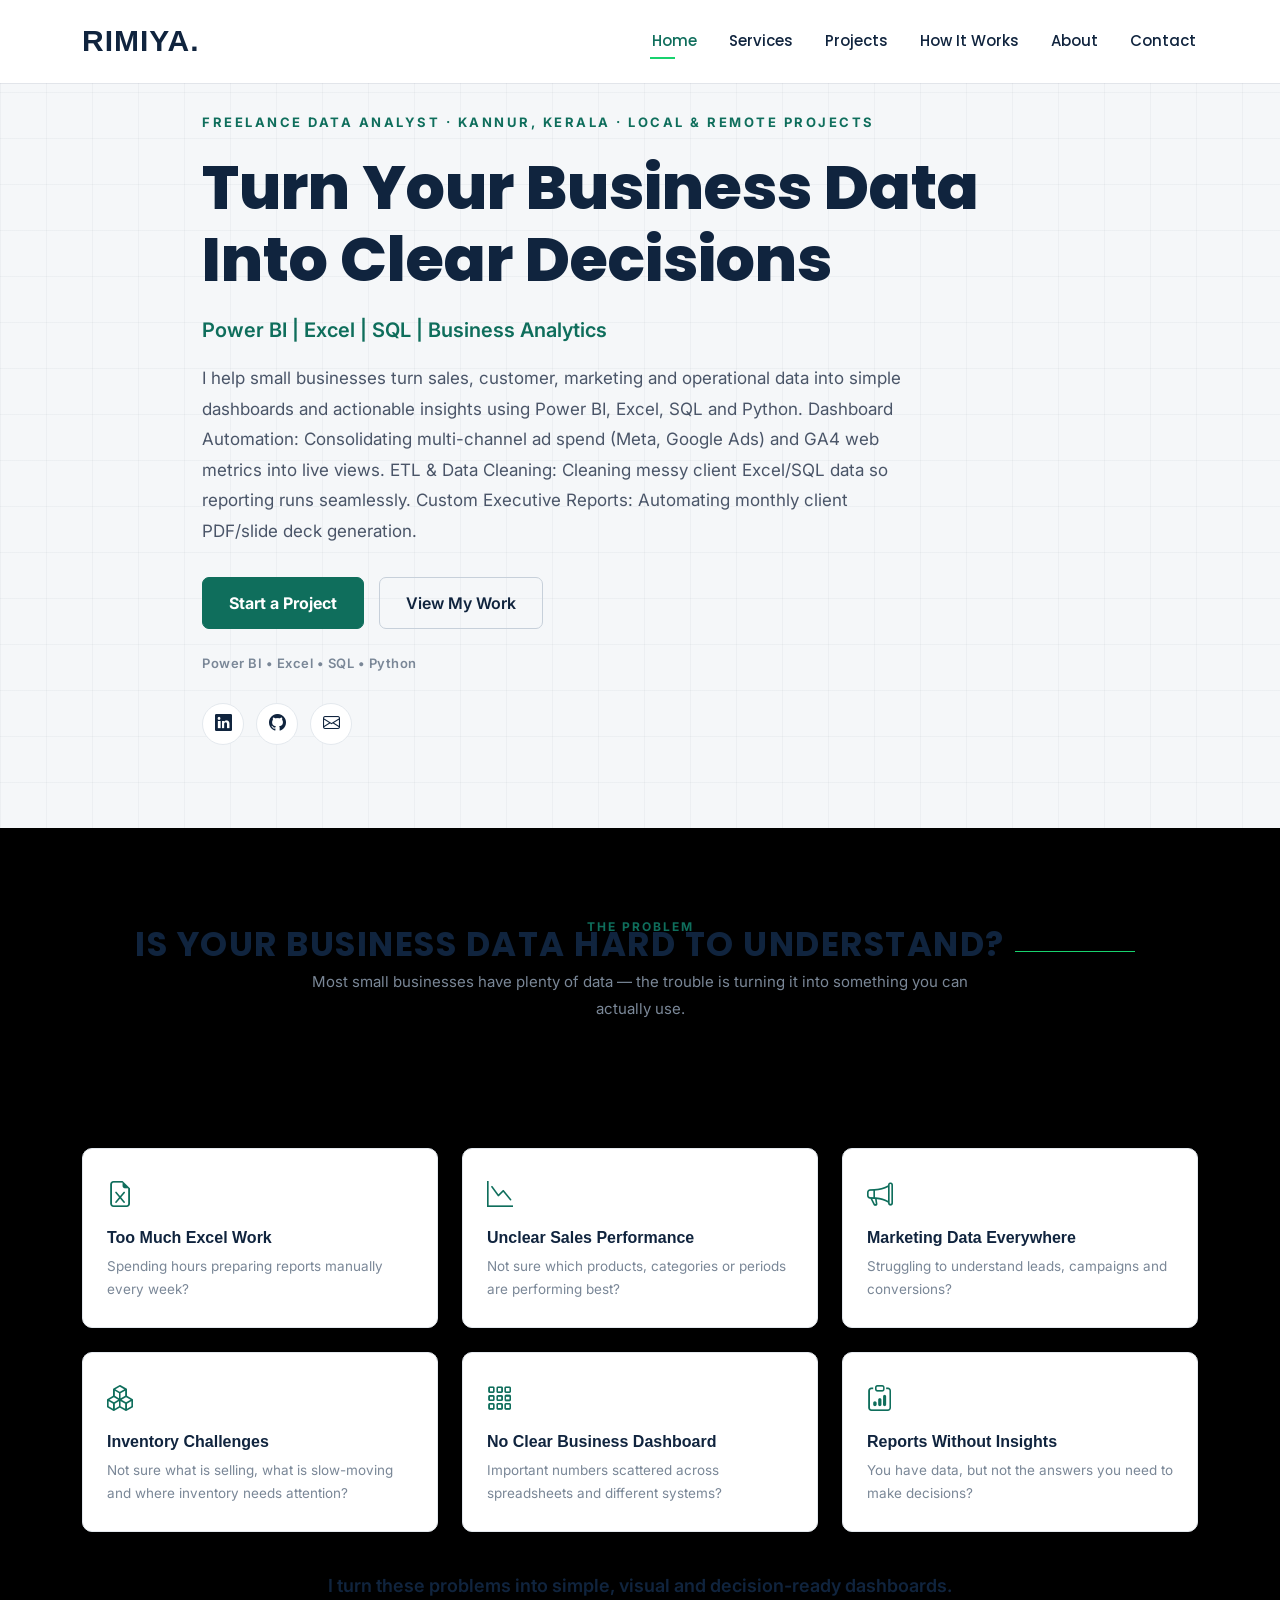
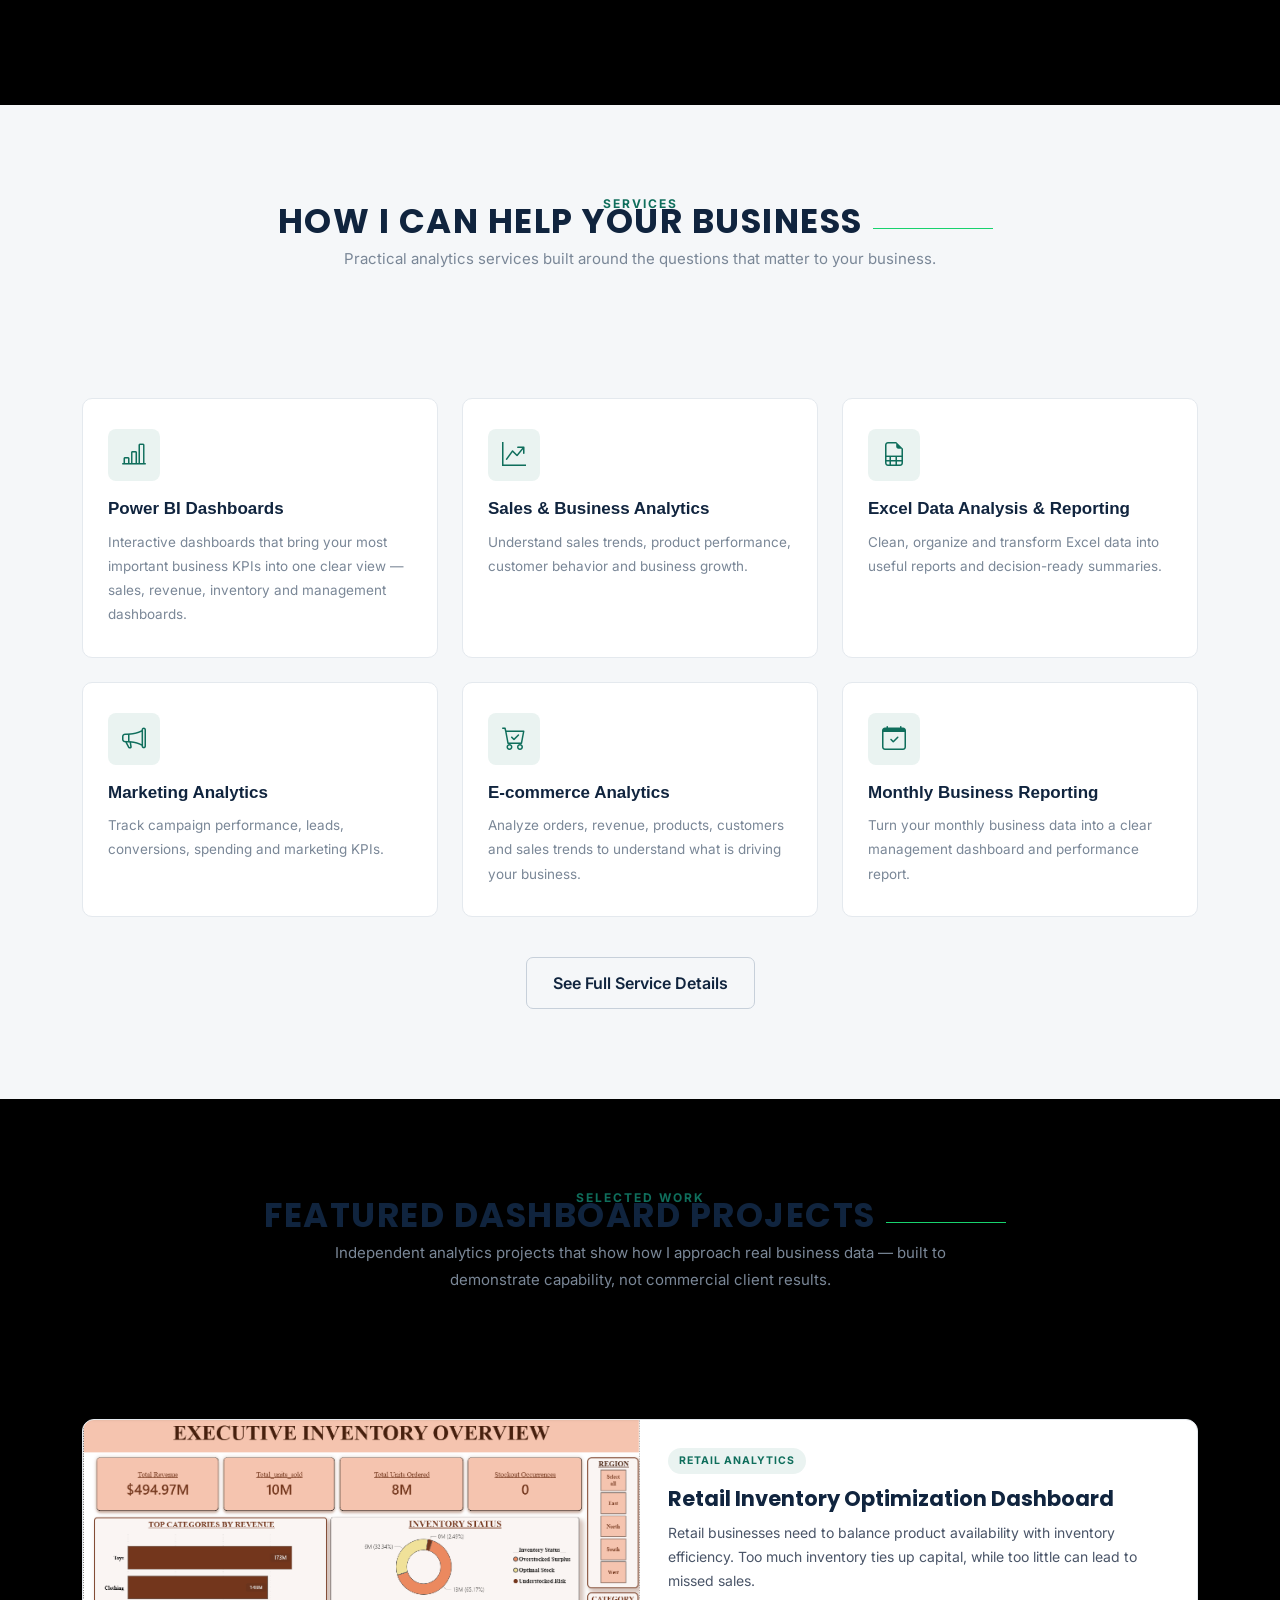
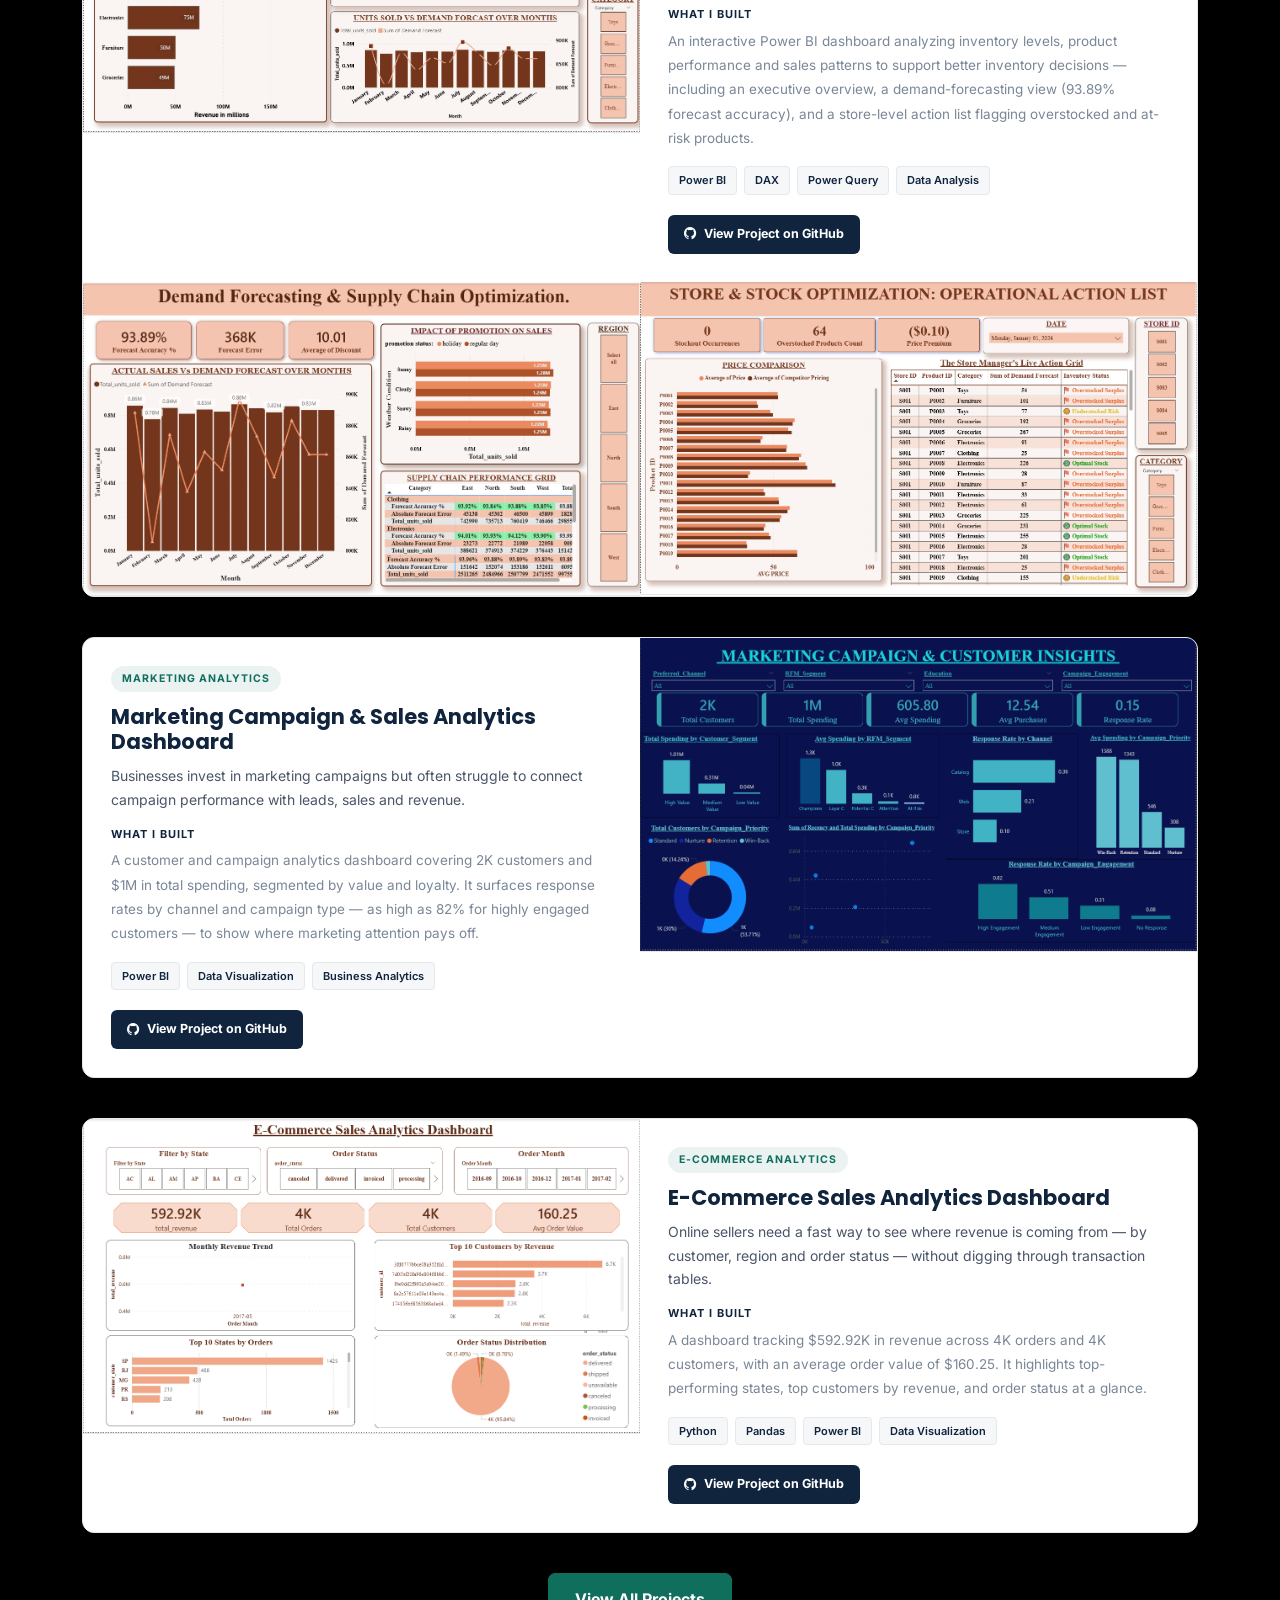
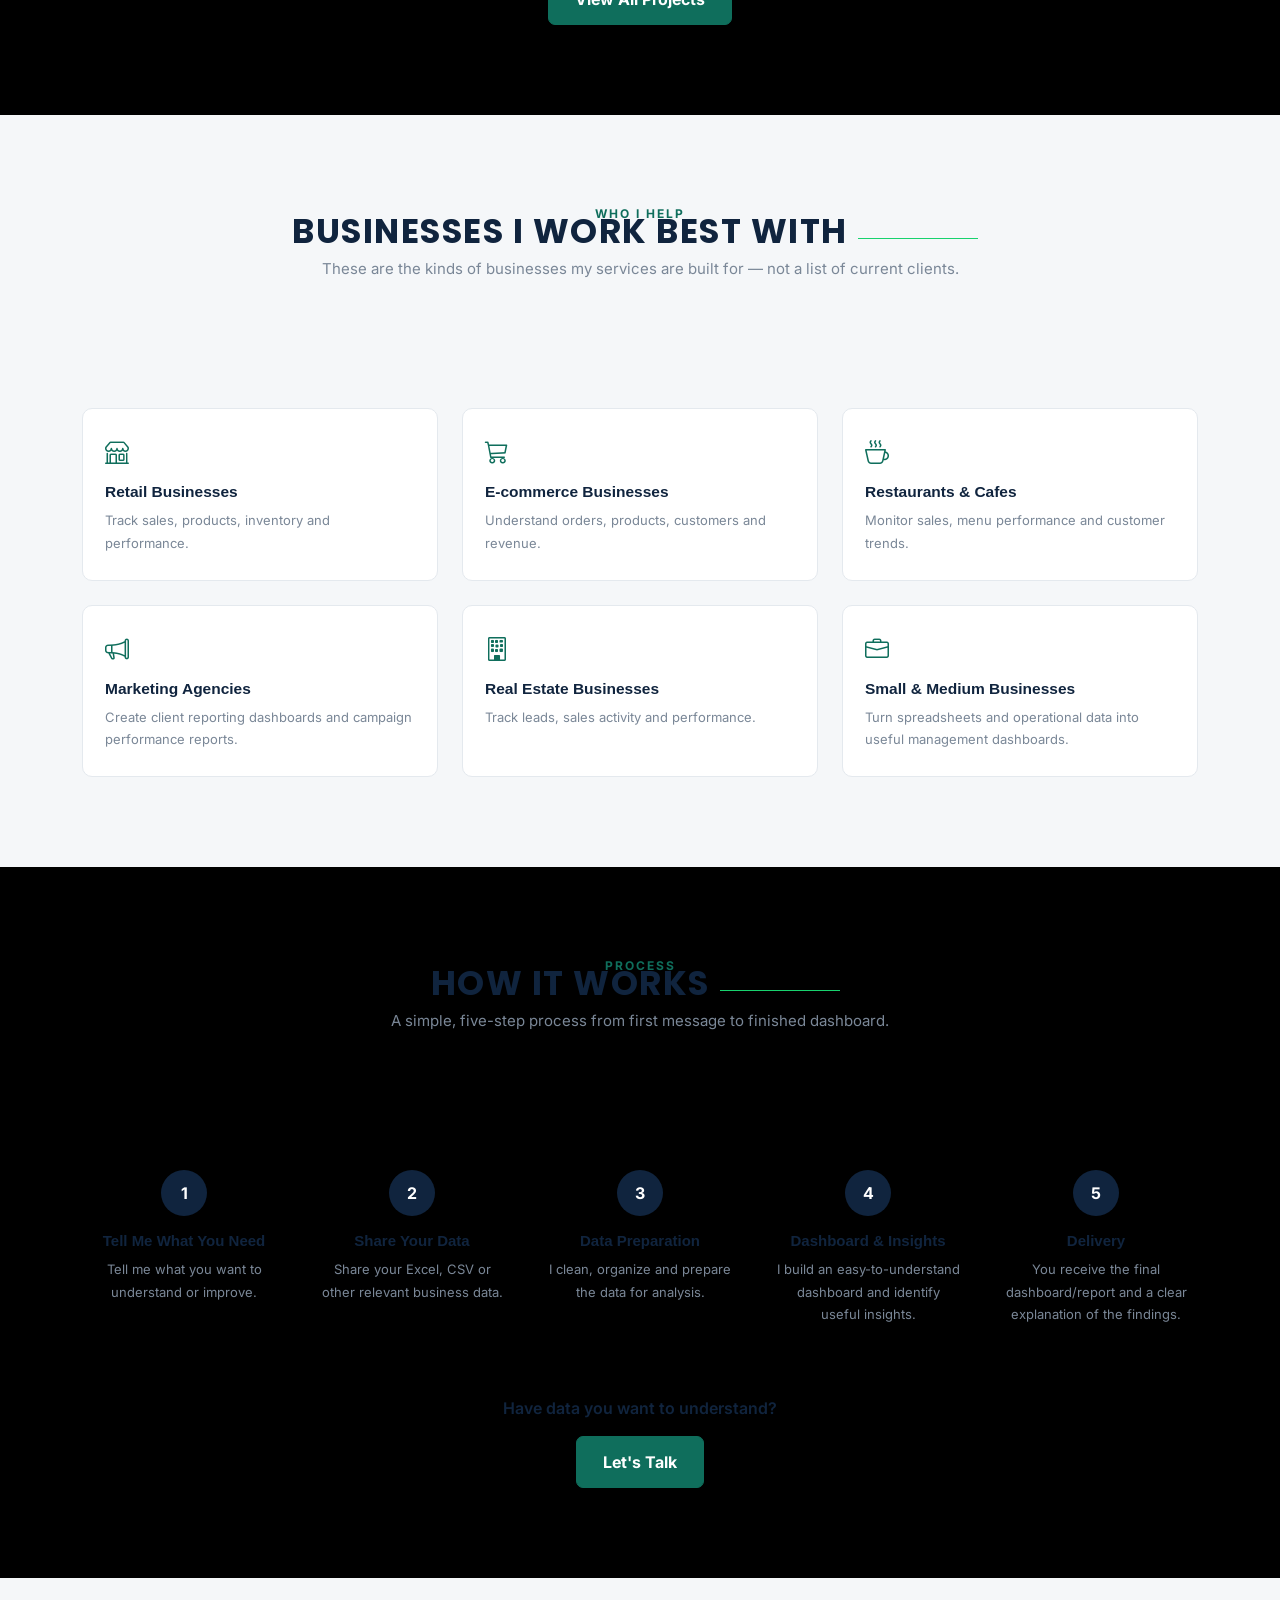
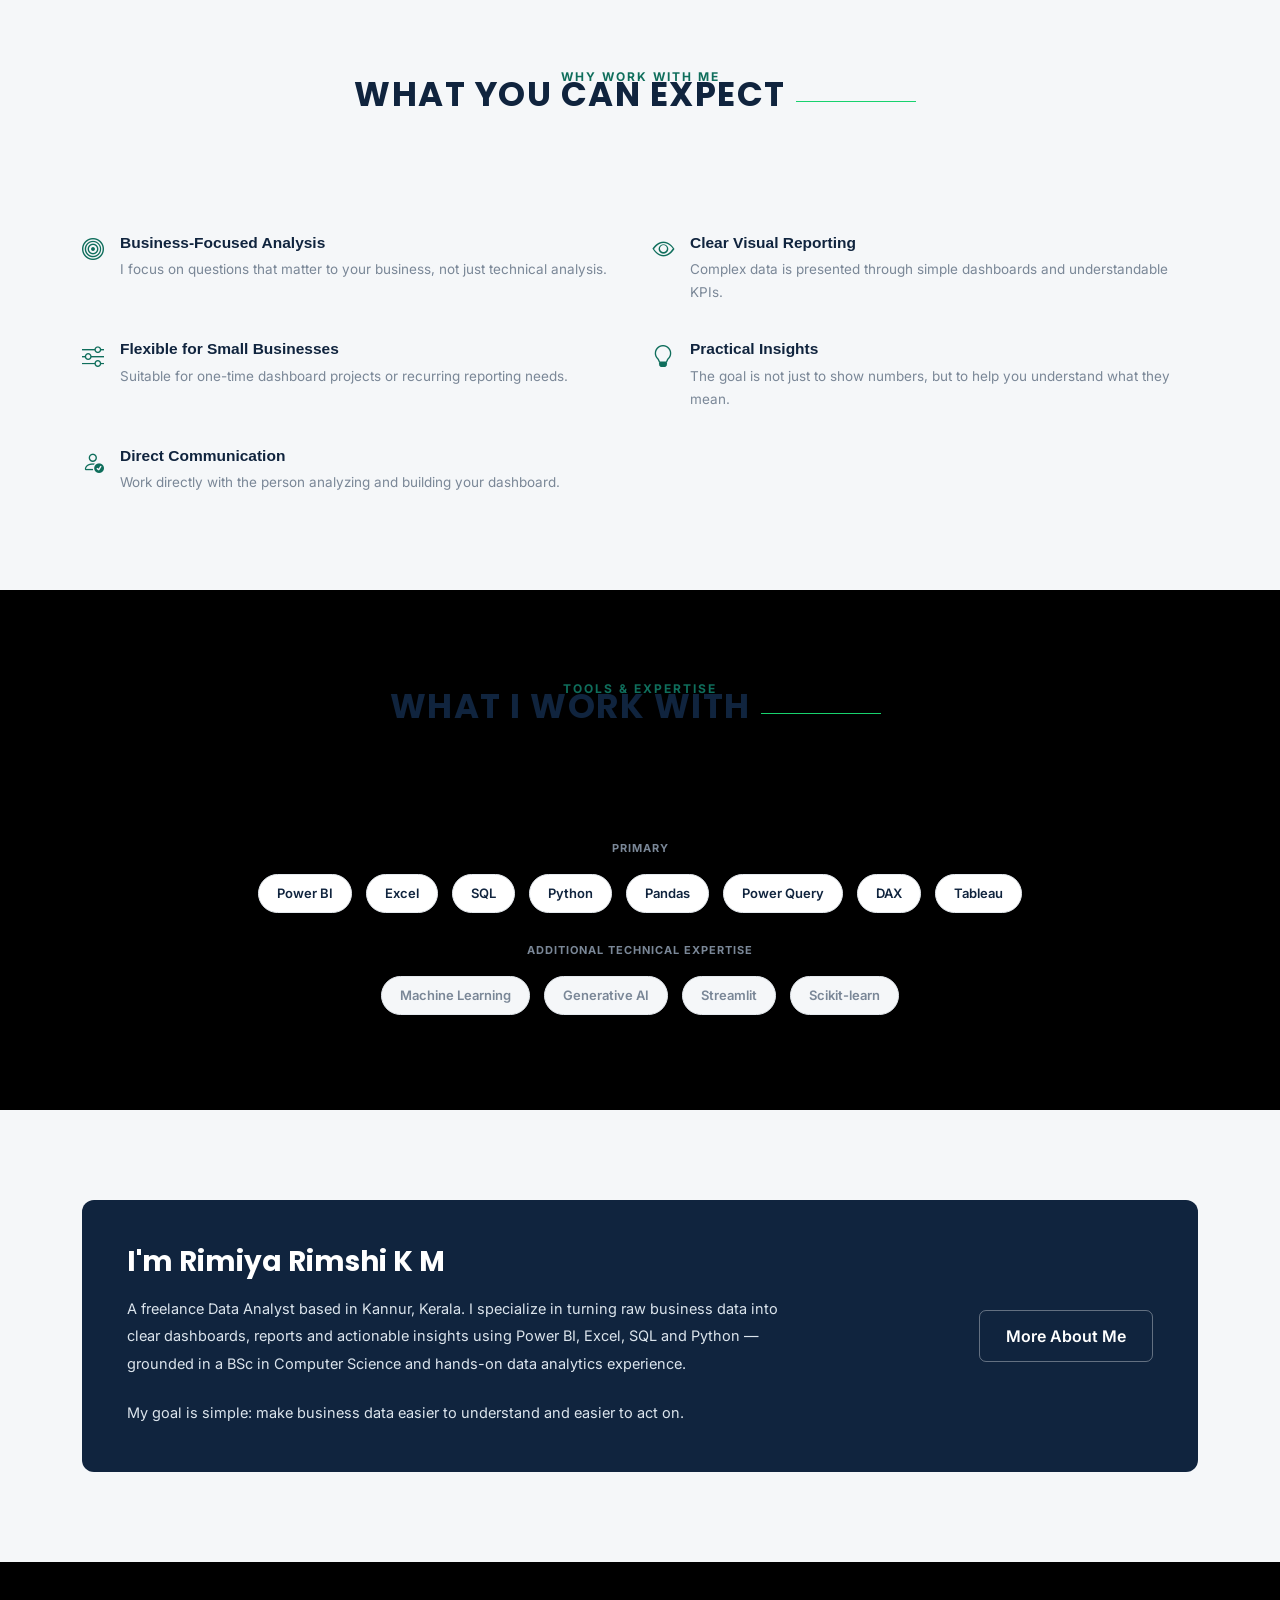
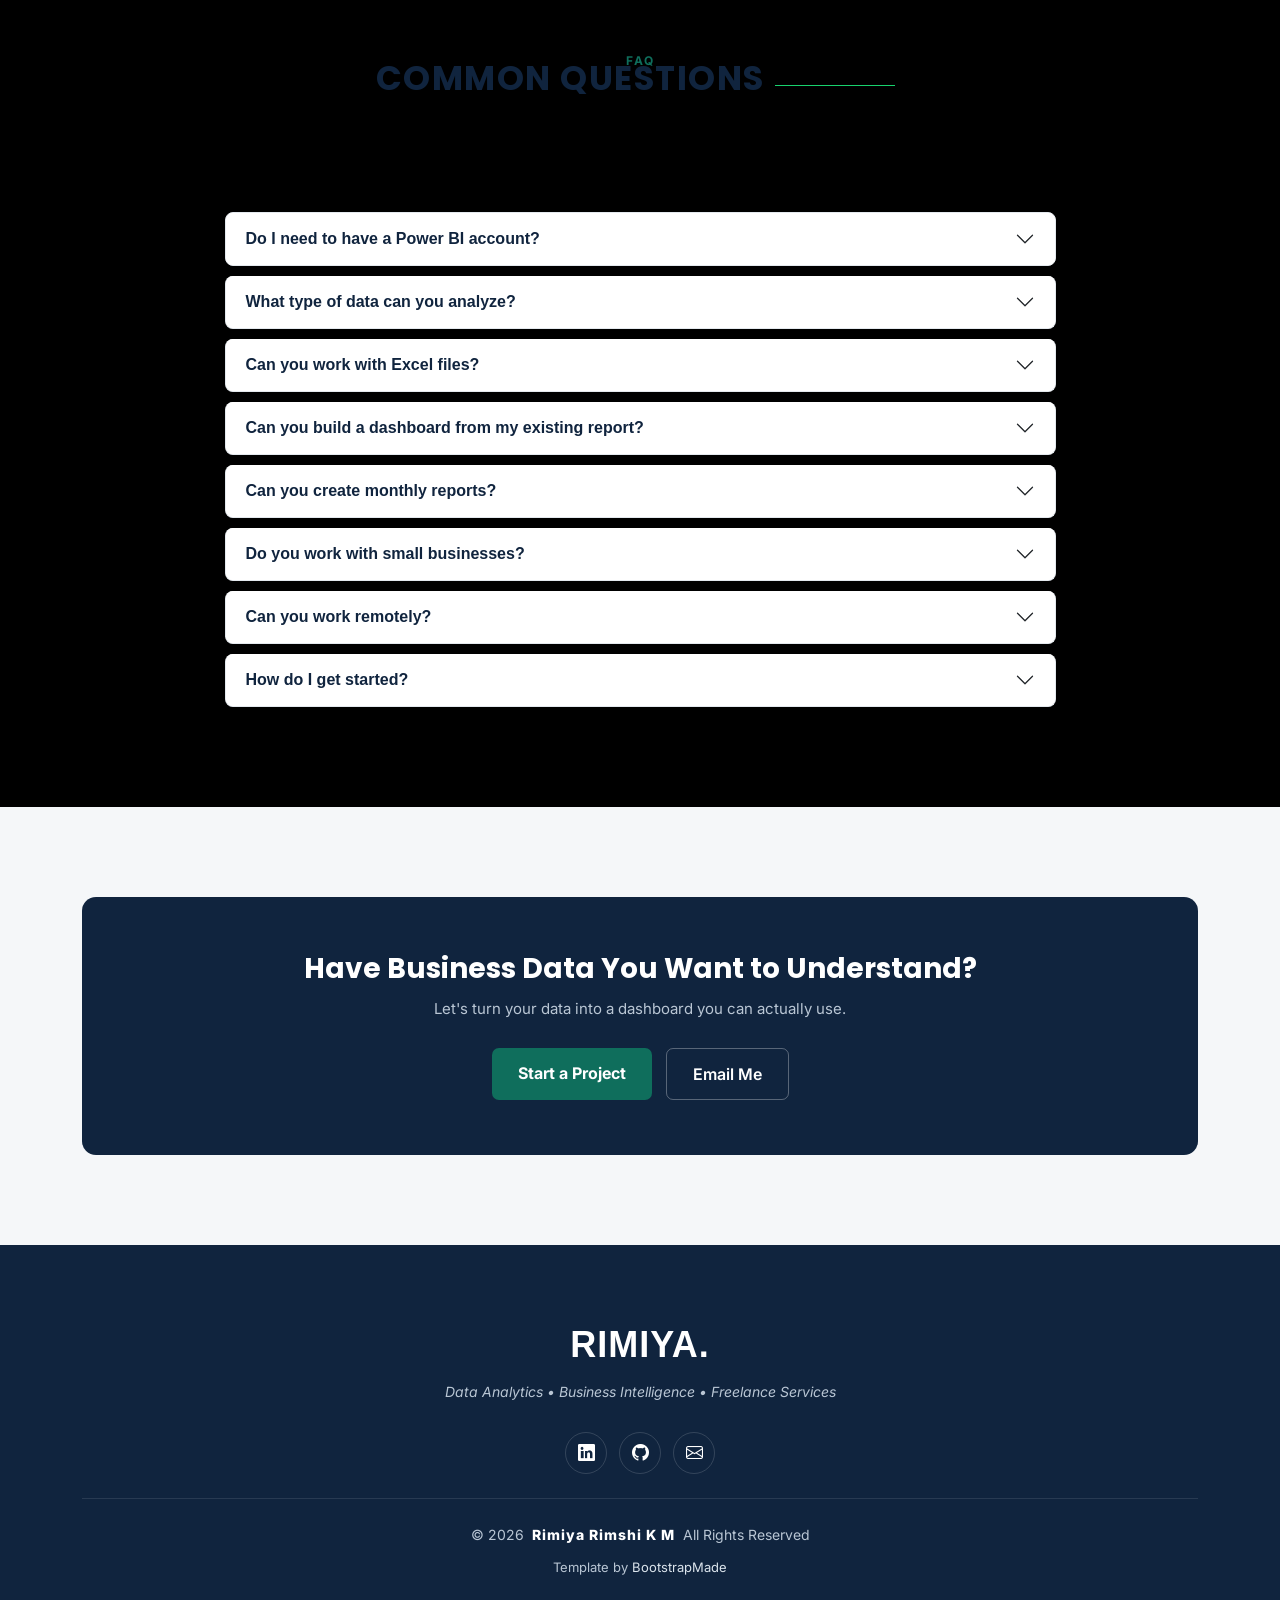
==== commit b08a262d: "Enhance hero description with new service details Added additional services offered in the hero desc" ====
--- a/index.html
+++ b/index.html
@@ -941,6 +941,10 @@
           I help small businesses turn sales, customer, marketing and operational
           data into simple dashboards and actionable insights using Power BI,
           Excel, SQL and Python.
+
+          Dashboard Automation: Consolidating multi-channel ad spend (Meta, Google Ads) and GA4 web metrics into live views.
+          ETL & Data Cleaning: Cleaning messy client Excel/SQL data so reporting runs seamlessly.
+          Custom Executive Reports: Automating monthly client PDF/slide deck generation.
         </p>
 
         <div class="hero-buttons">
@@ -1572,7 +1576,7 @@
                   </button>
                 </h2>
                 <div id="faq1" class="accordion-collapse collapse" data-bs-parent="#faqAccordion">
-                  <div class="accordion-body">No — I can build the dashboard and share it with you in a format you can view and use, and we can discuss the best way to deliver it based on your setup.</div>
+                  <div class="accordion-body">No — I typically deliver a PDF or PowerPoint export you can open right away, plus the working Power BI file if you want the interactive version (Power BI Desktop is a free download, no account needed to view it).</div>
                 </div>
               </div>
 
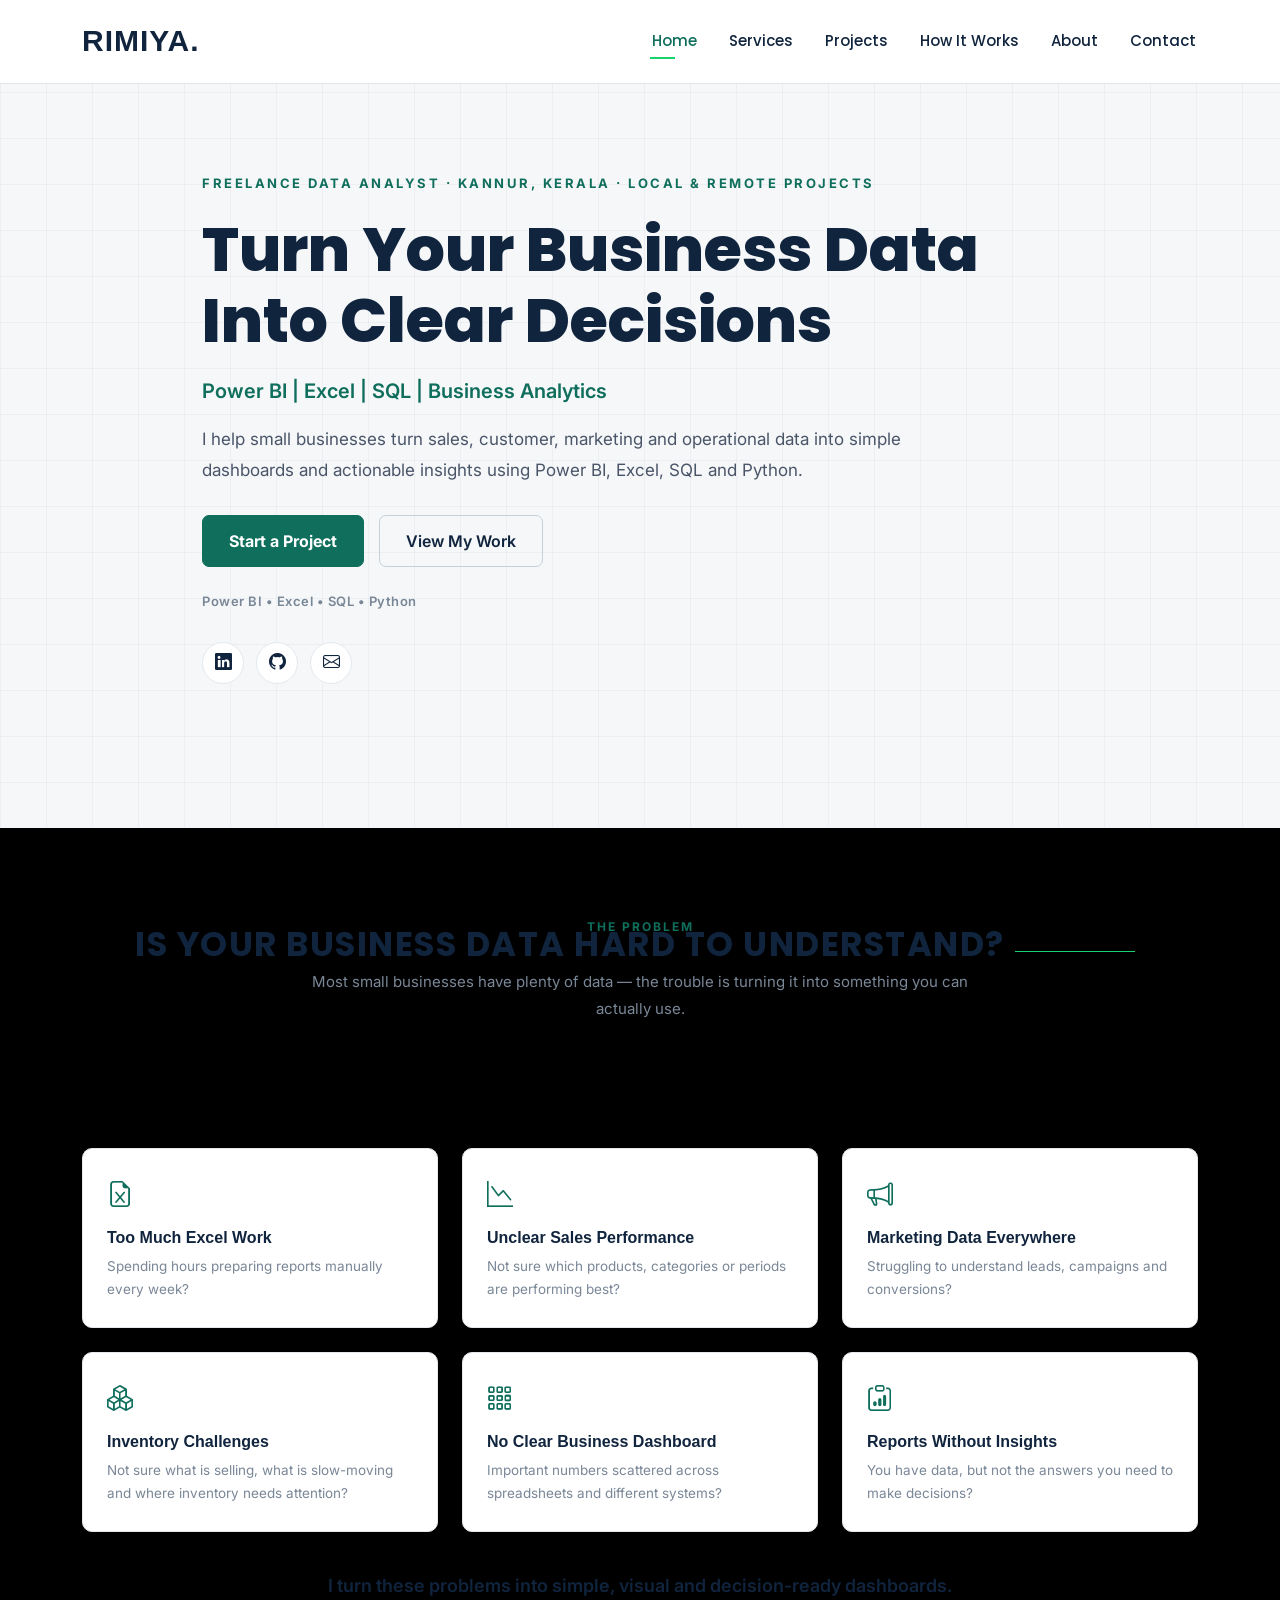
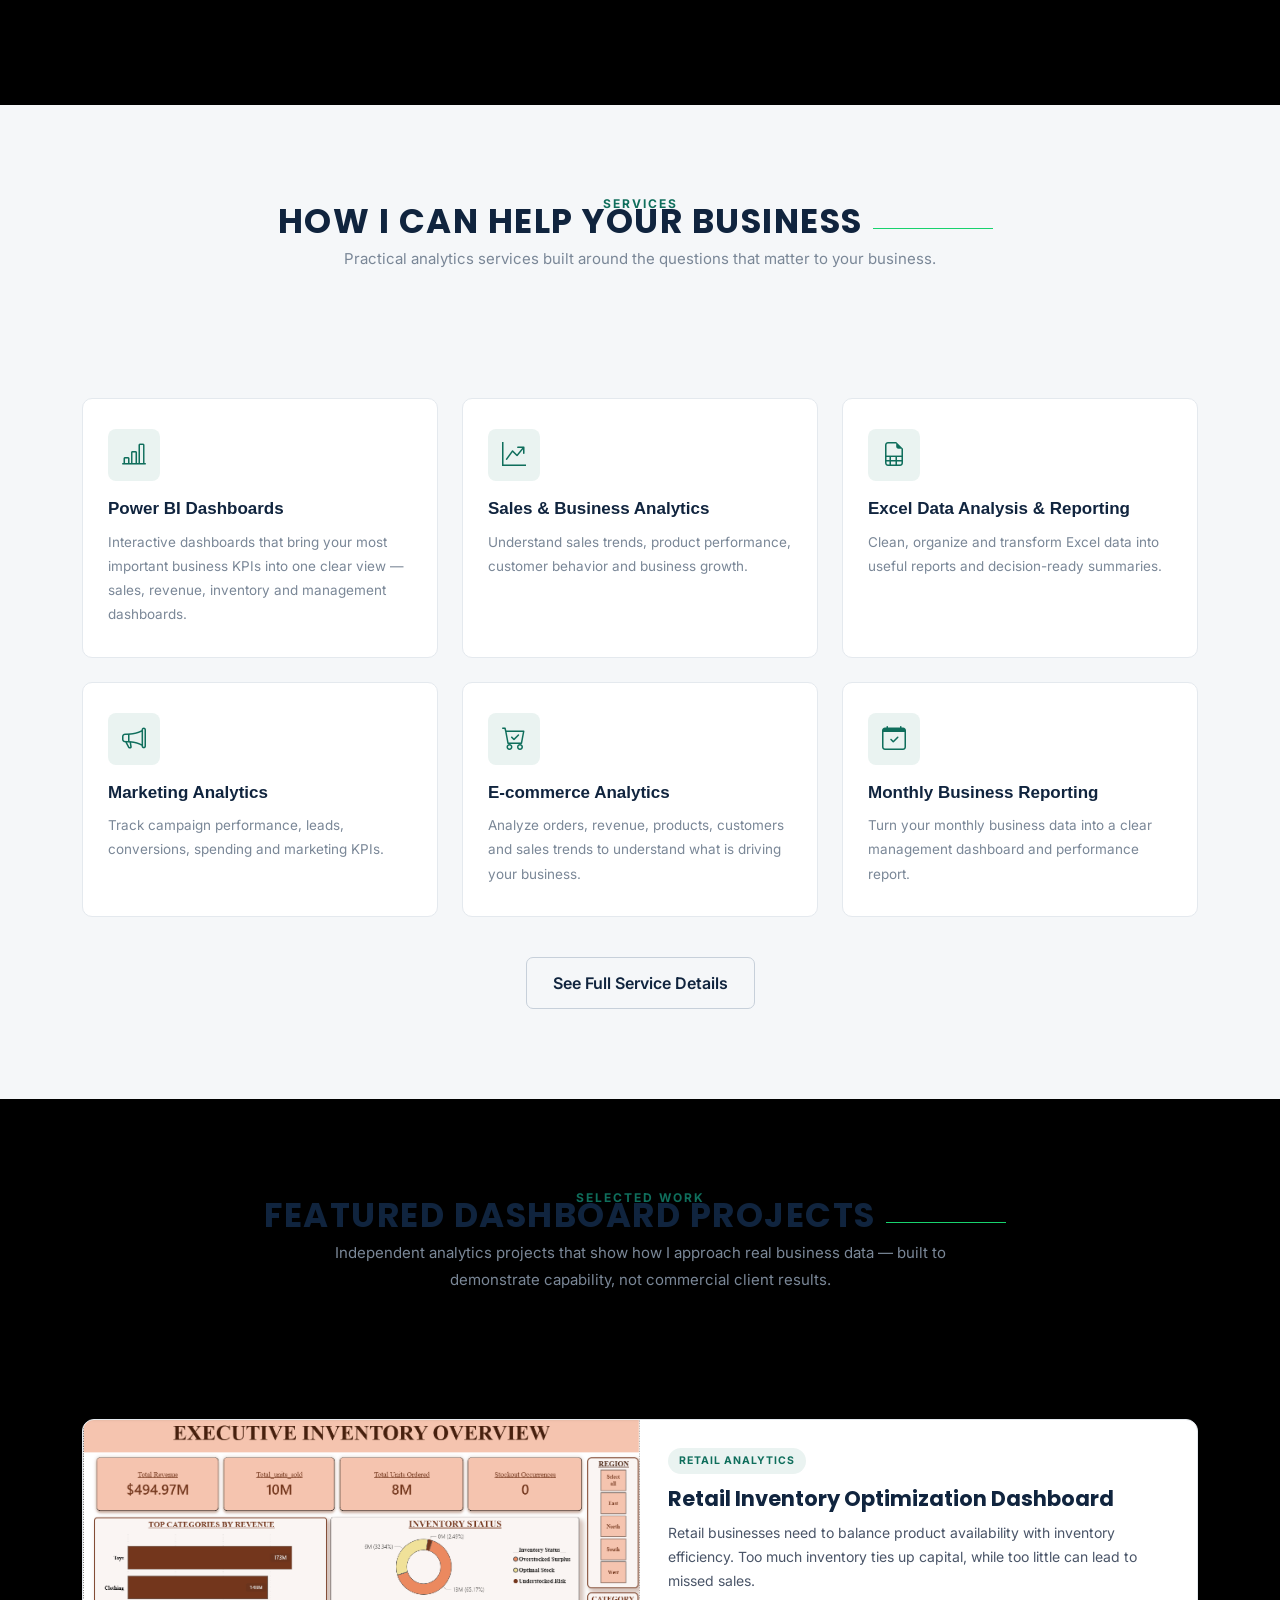
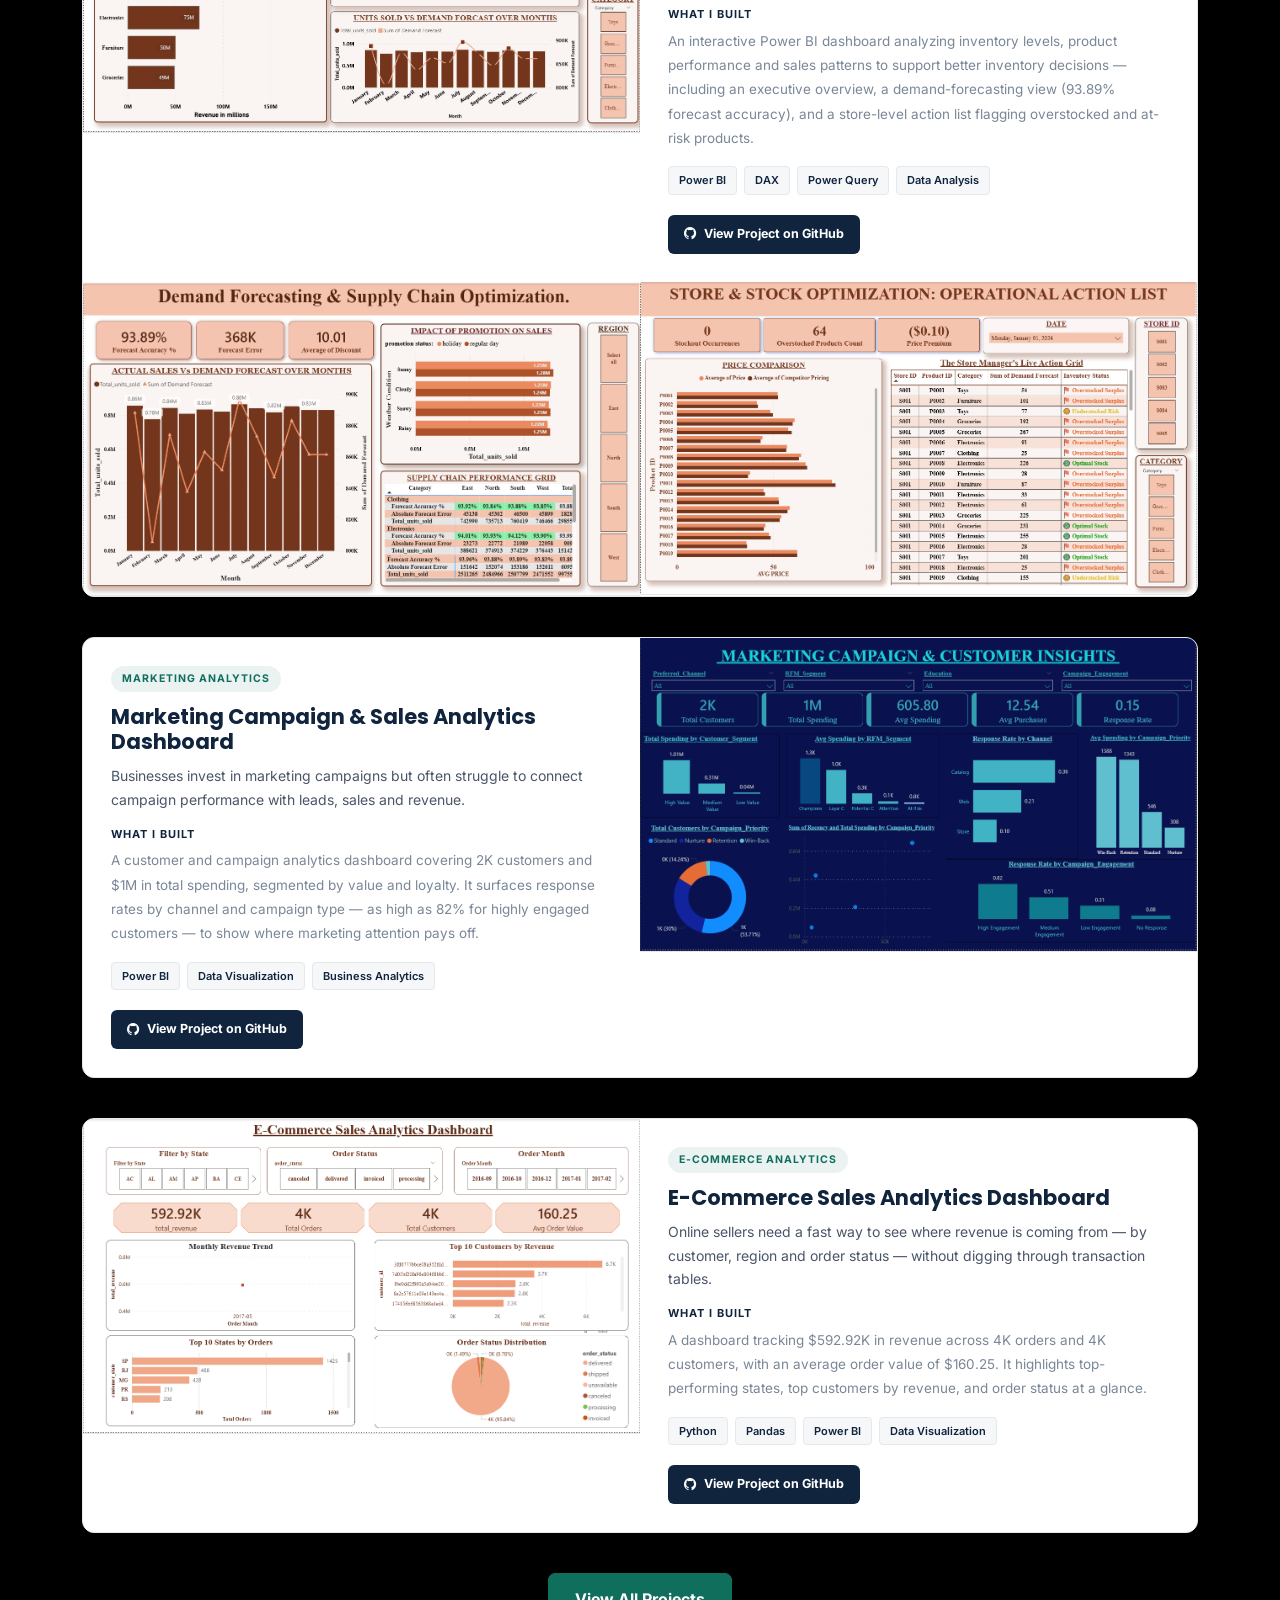
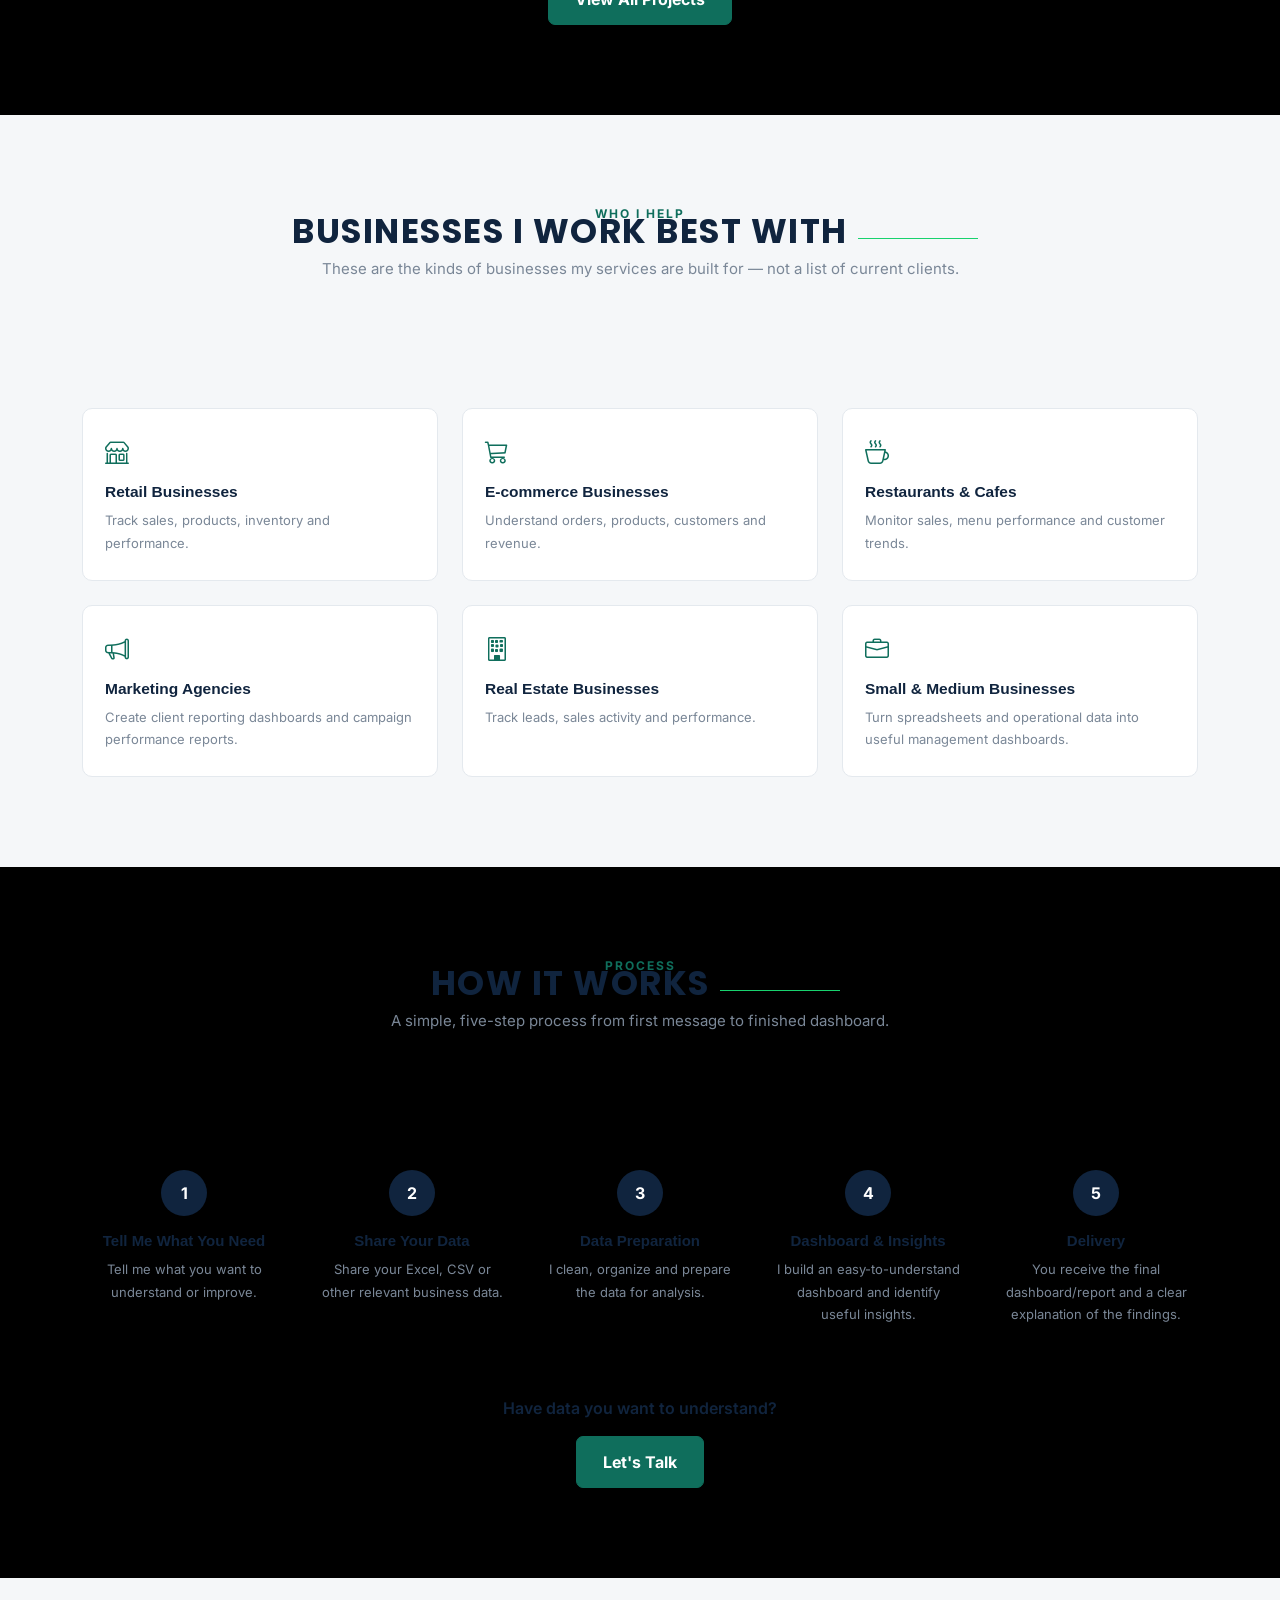
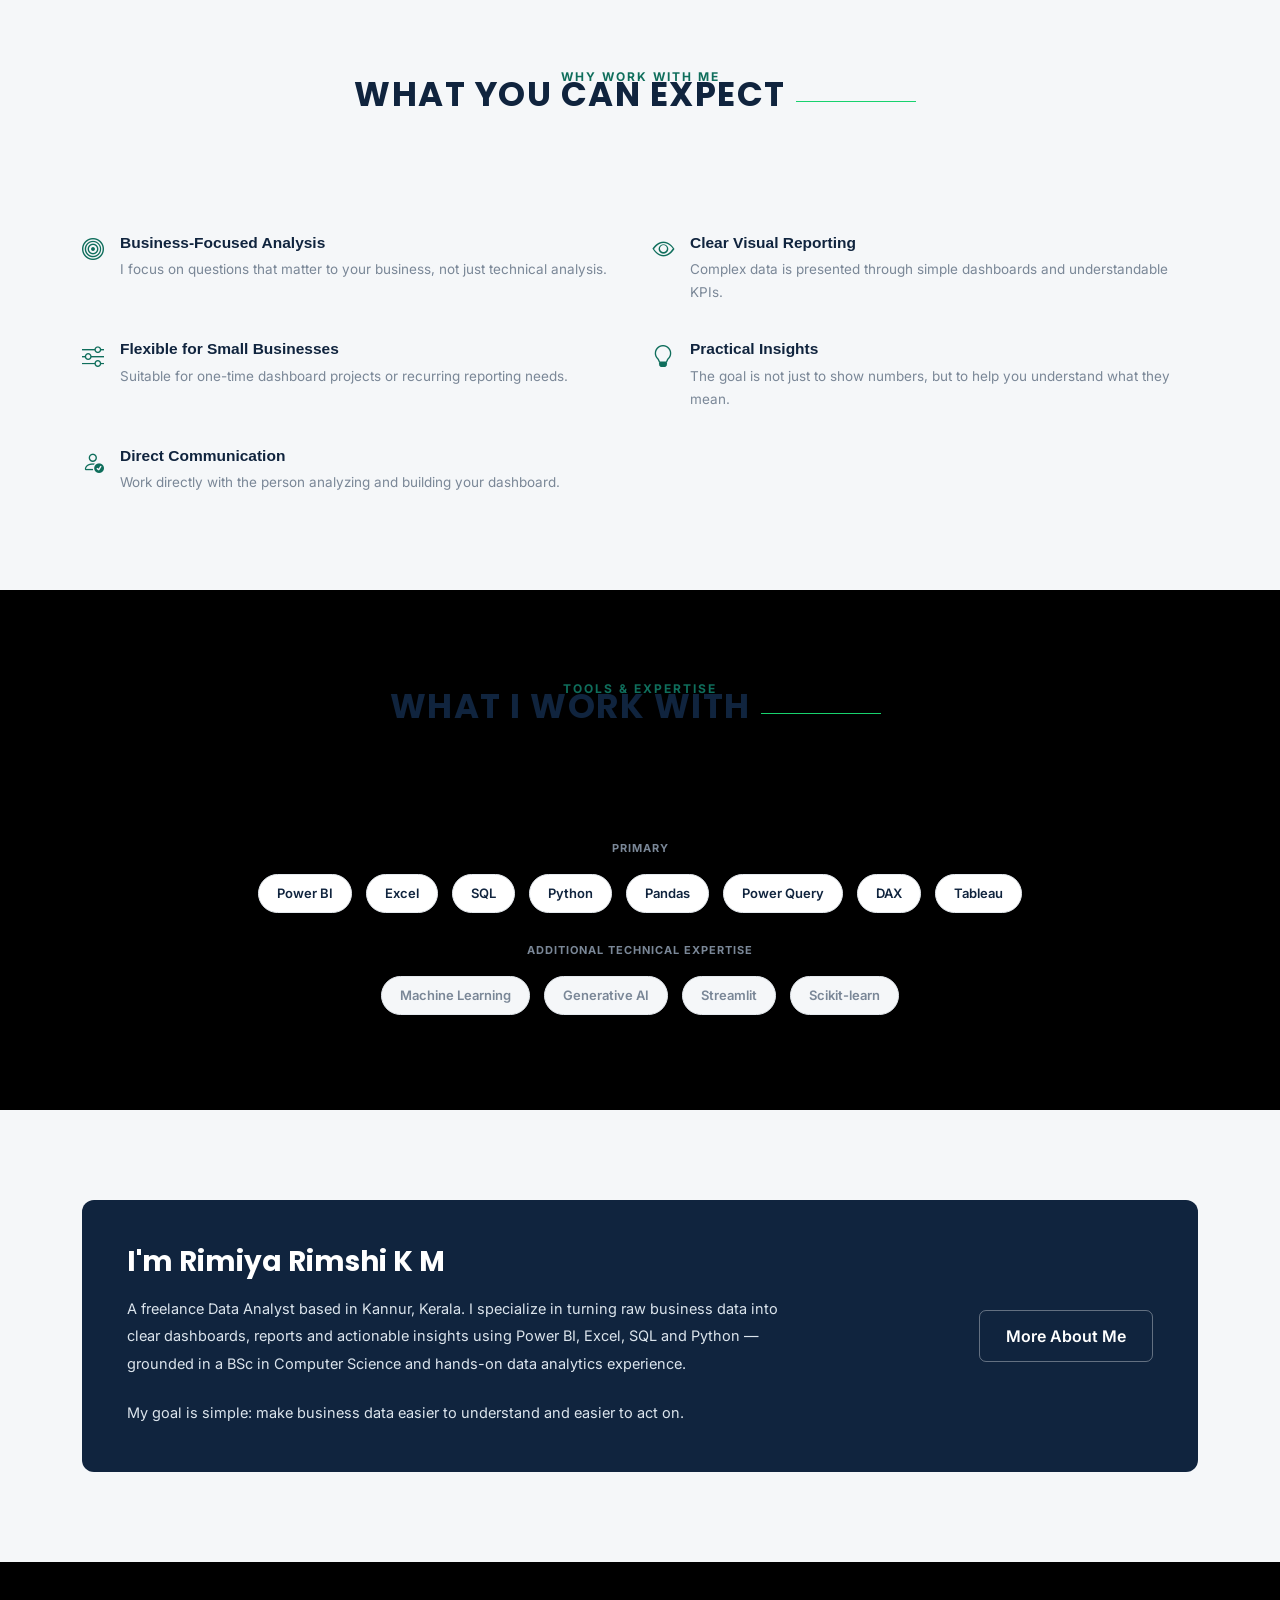
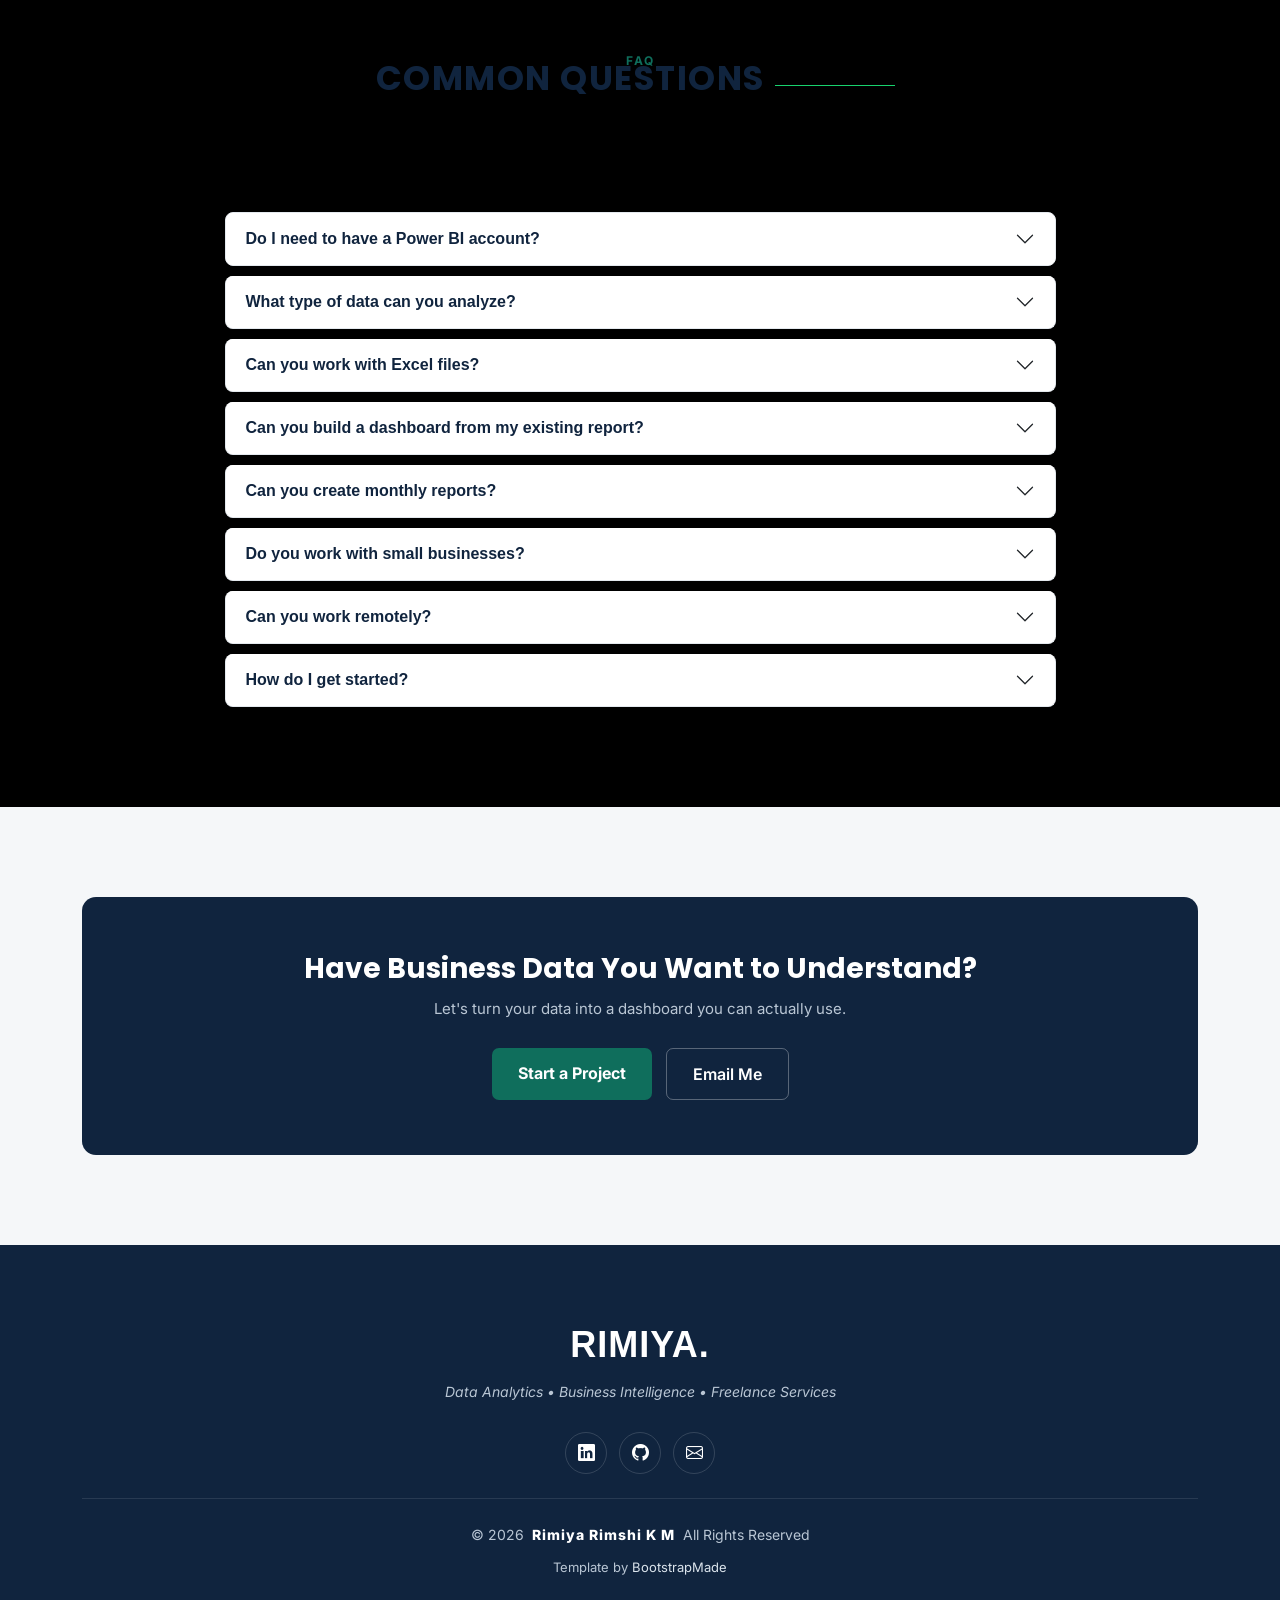
==== commit b3d9664b: "Update hero description in index.html Removed specific service descriptions from the hero section." ====
--- a/index.html
+++ b/index.html
@@ -941,10 +941,6 @@
           I help small businesses turn sales, customer, marketing and operational
           data into simple dashboards and actionable insights using Power BI,
           Excel, SQL and Python.
-
-          Dashboard Automation: Consolidating multi-channel ad spend (Meta, Google Ads) and GA4 web metrics into live views.
-          ETL & Data Cleaning: Cleaning messy client Excel/SQL data so reporting runs seamlessly.
-          Custom Executive Reports: Automating monthly client PDF/slide deck generation.
         </p>
 
         <div class="hero-buttons">
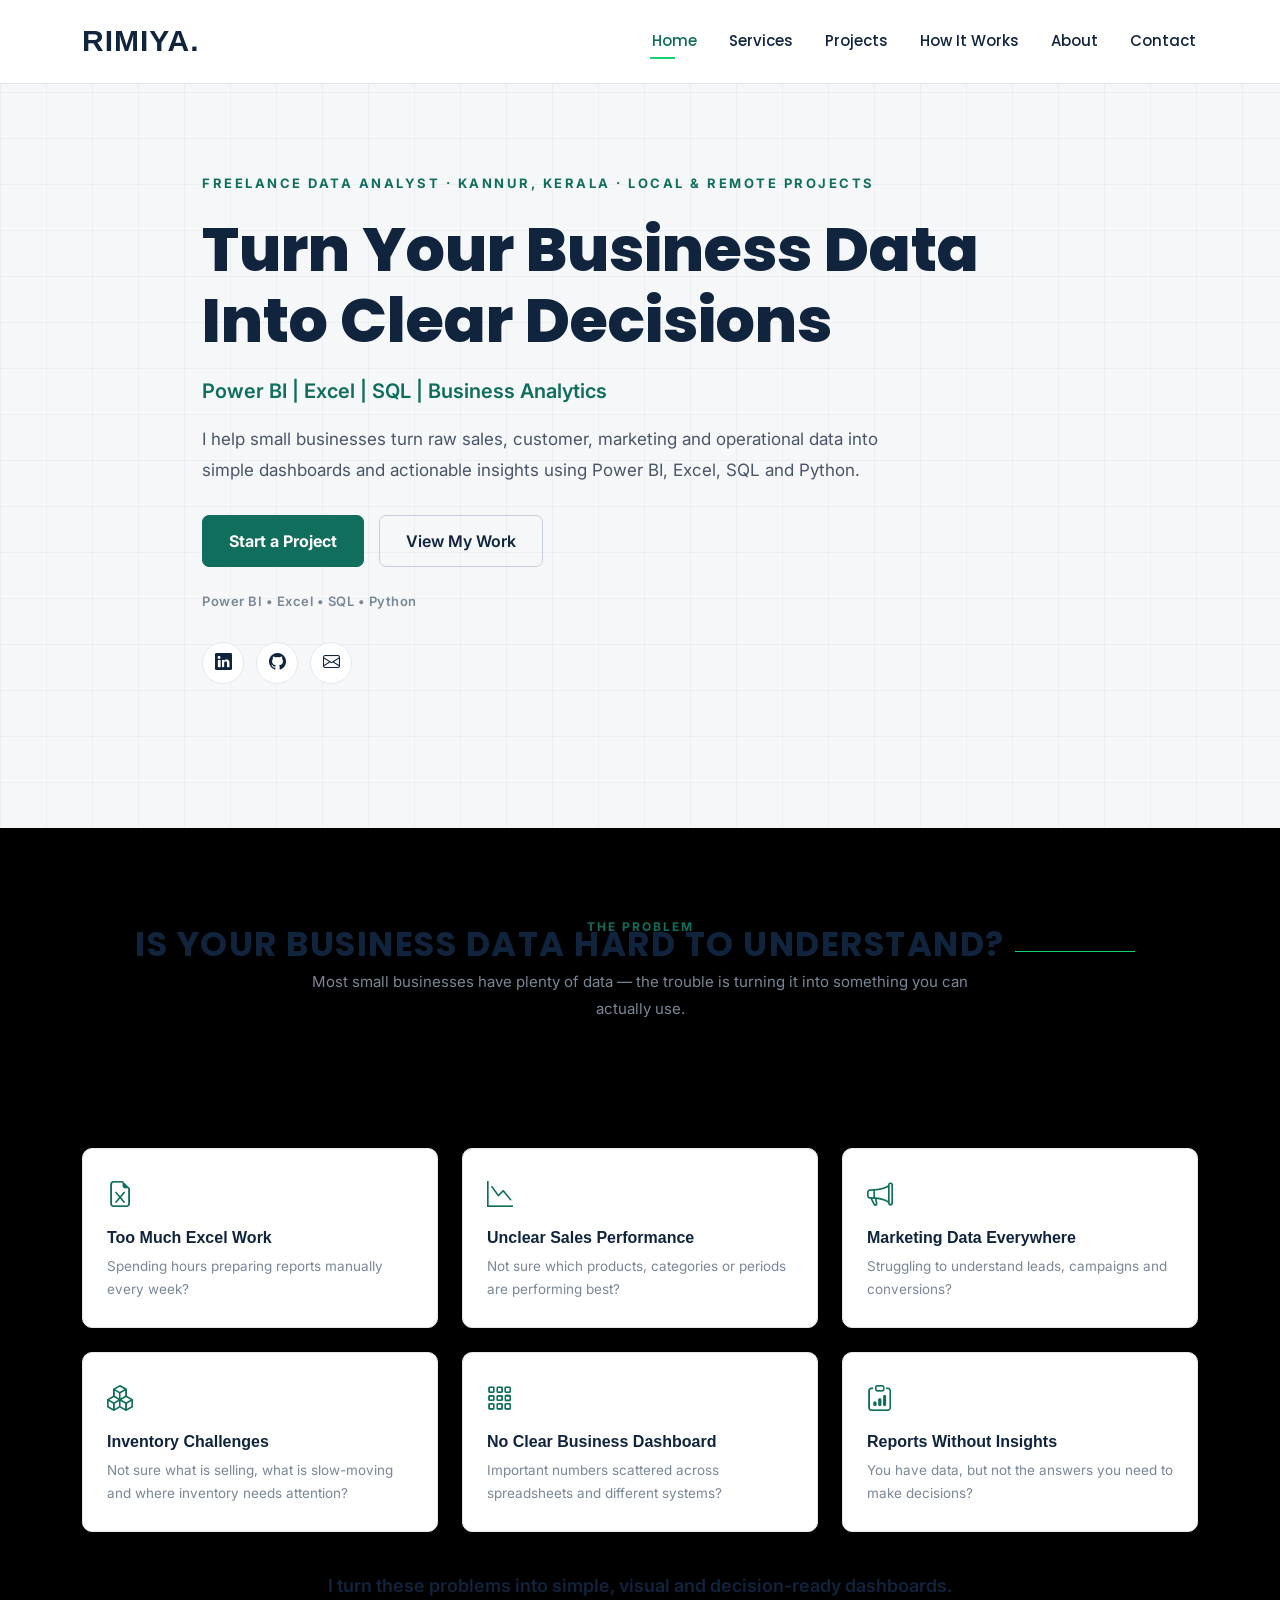
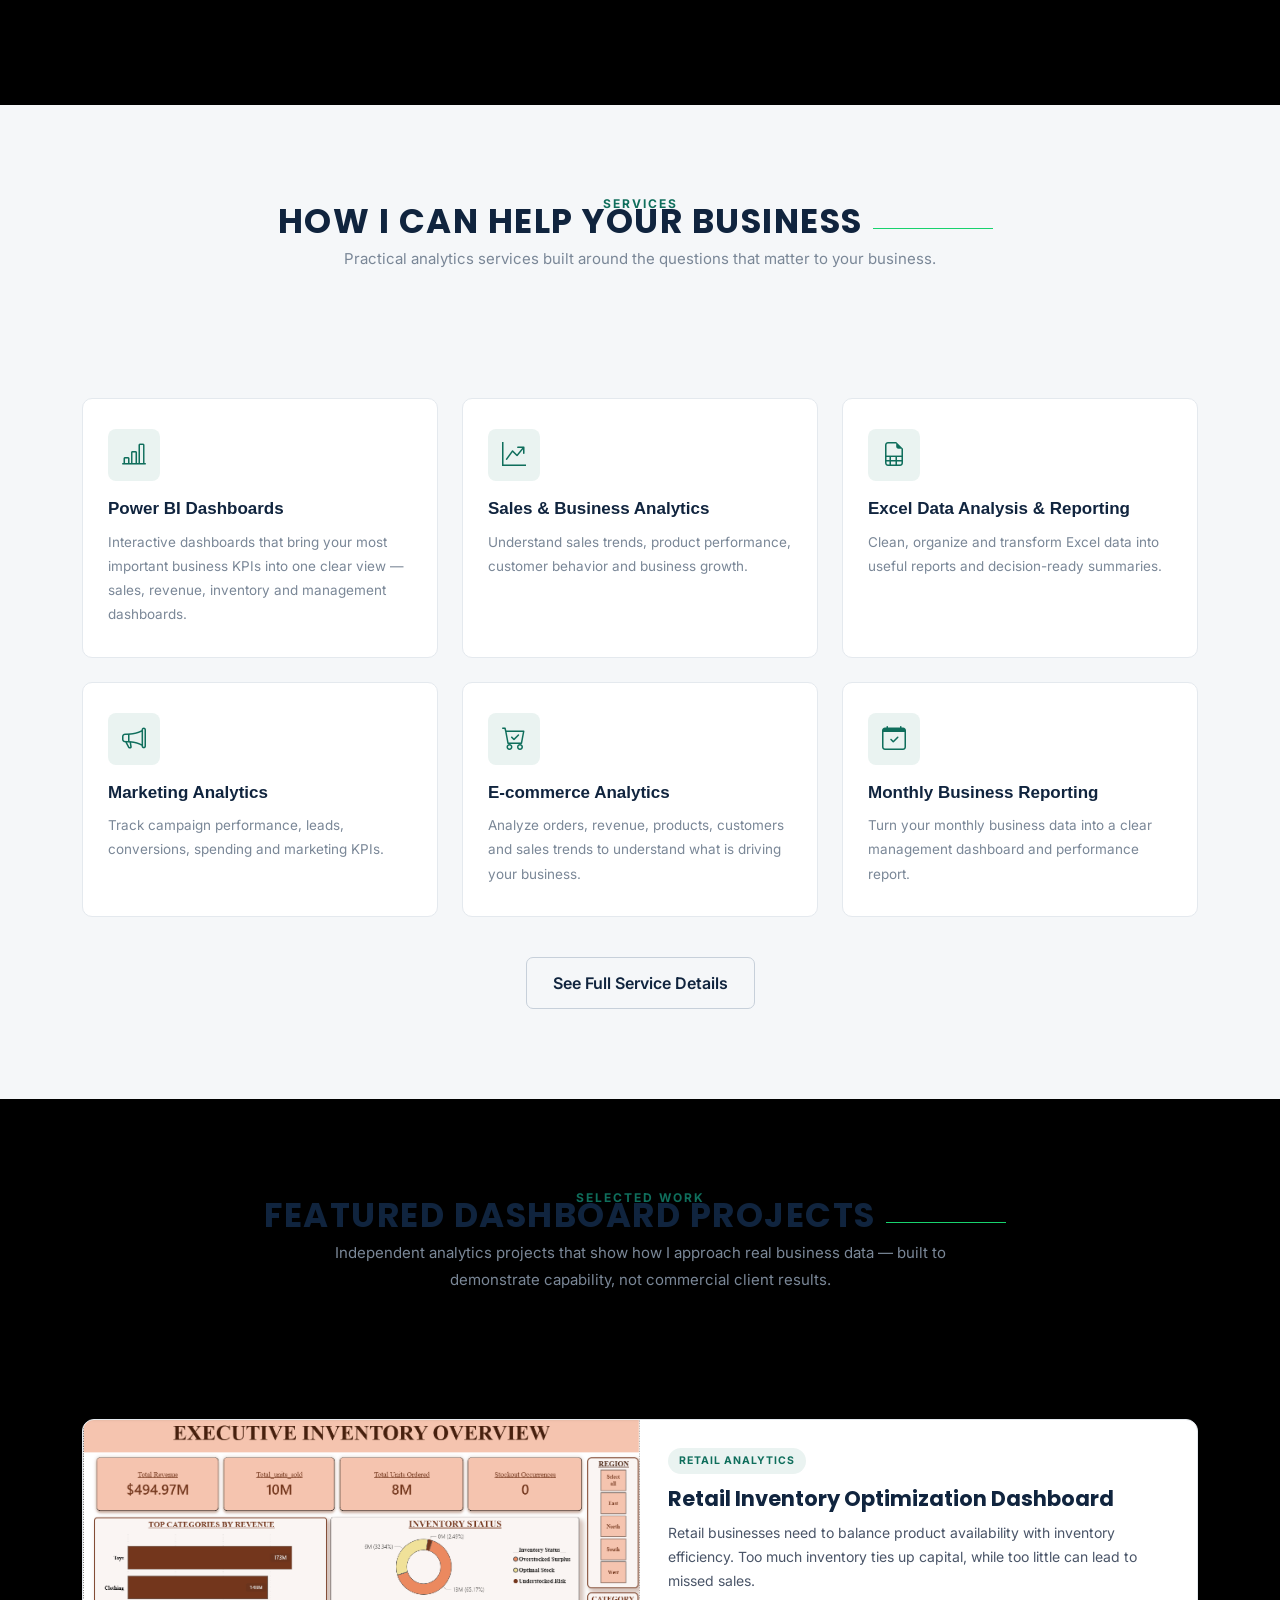
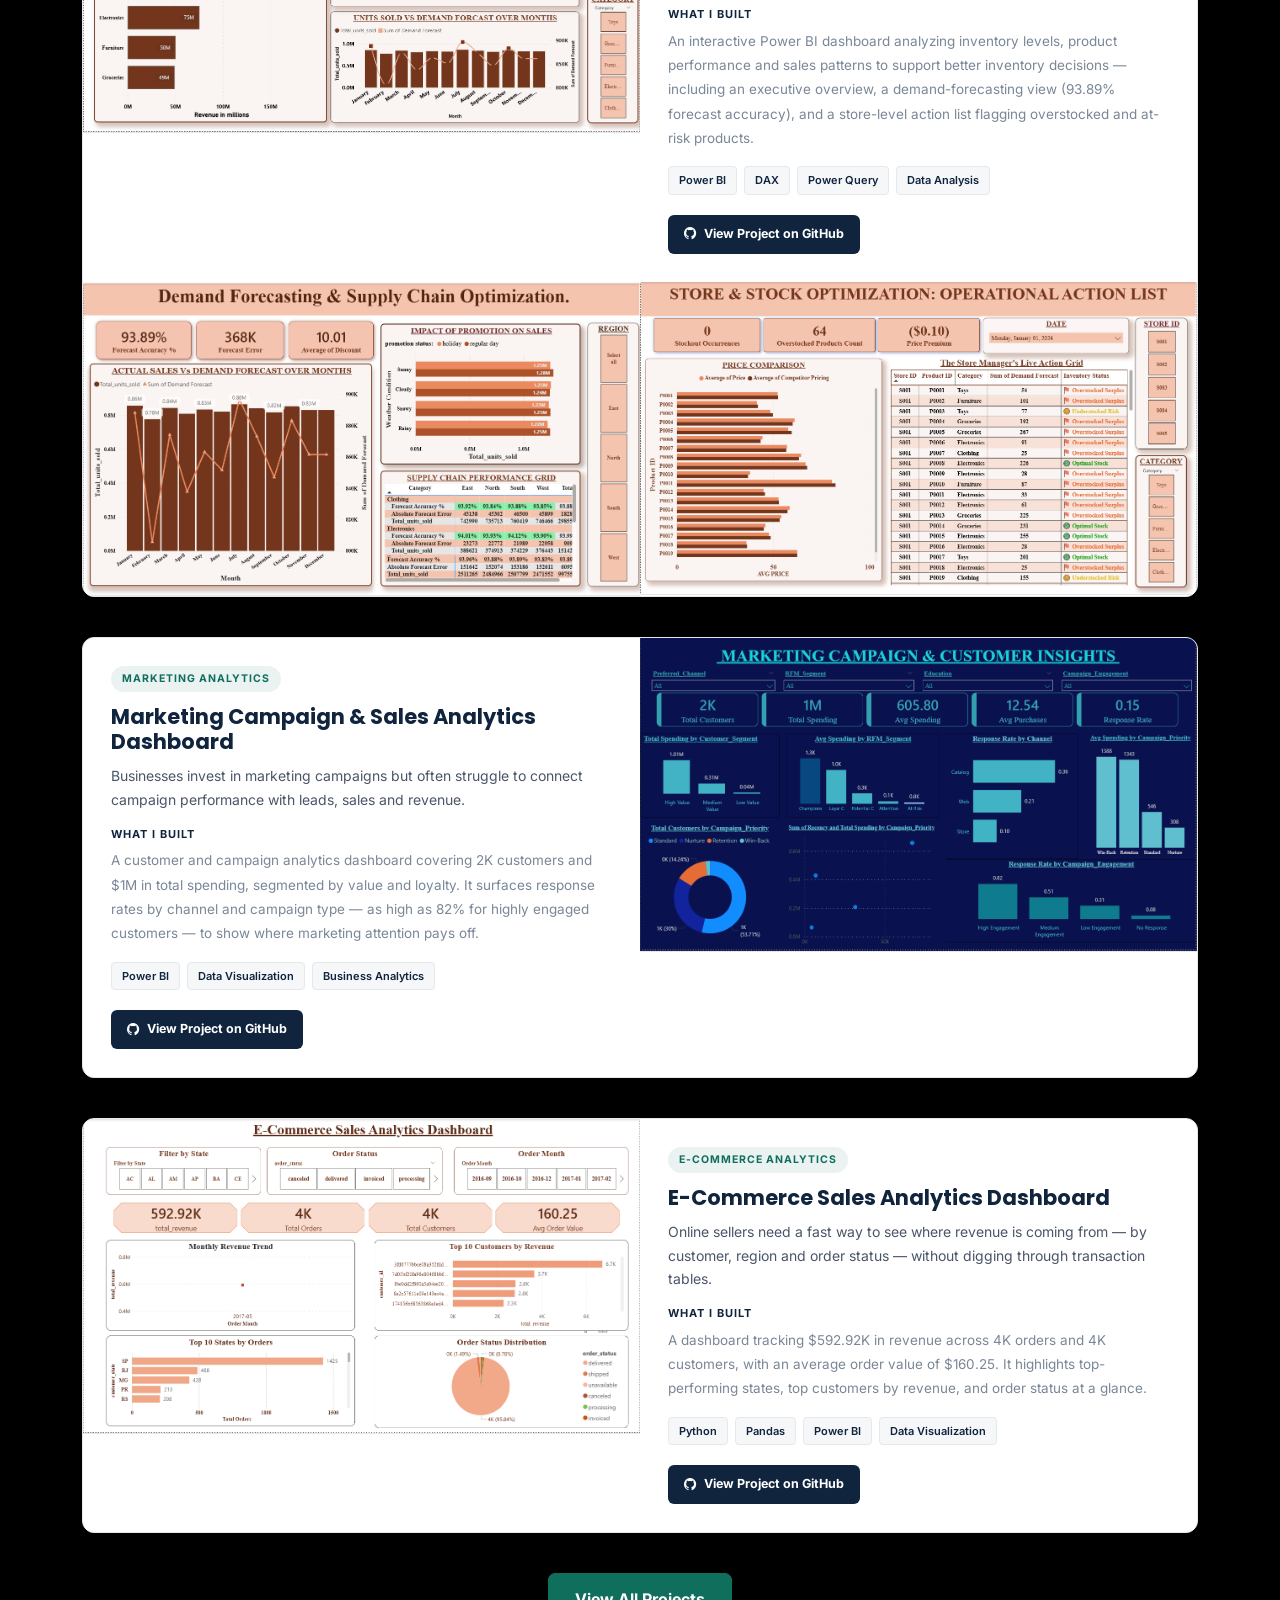
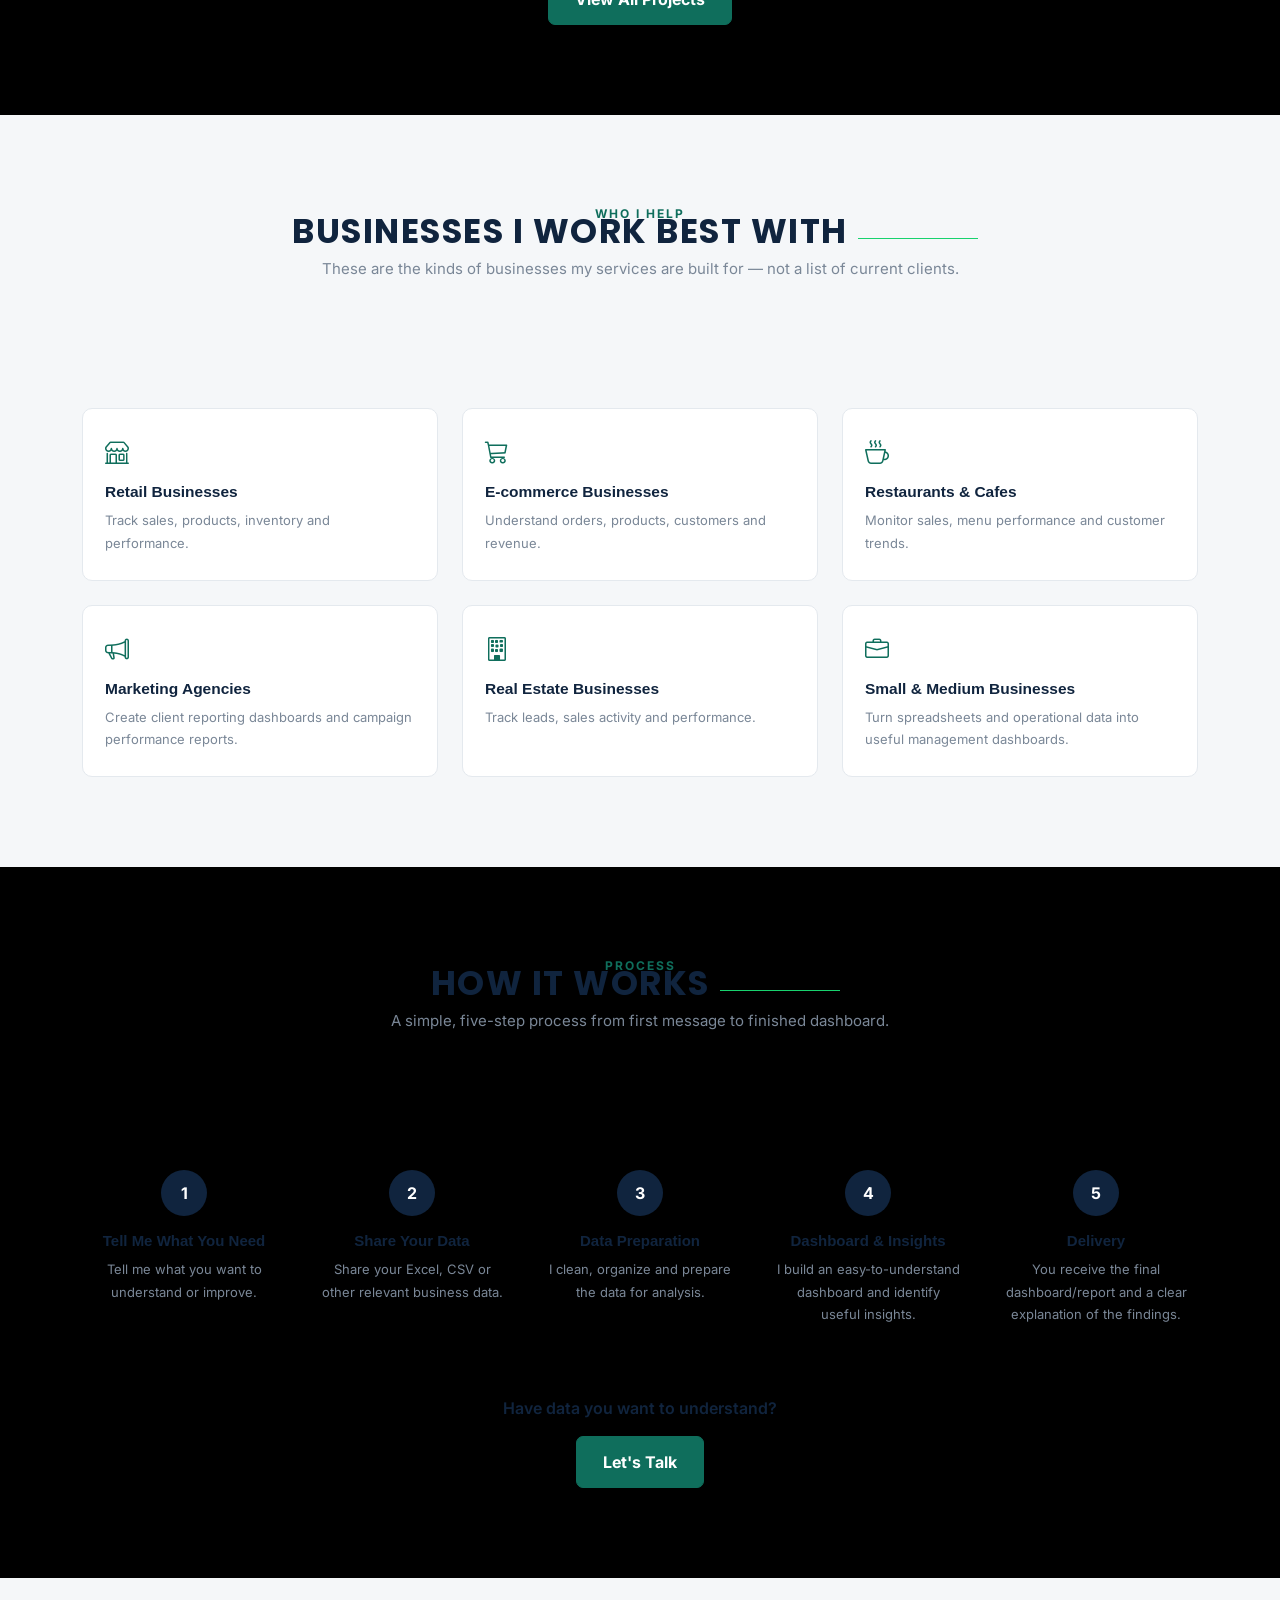
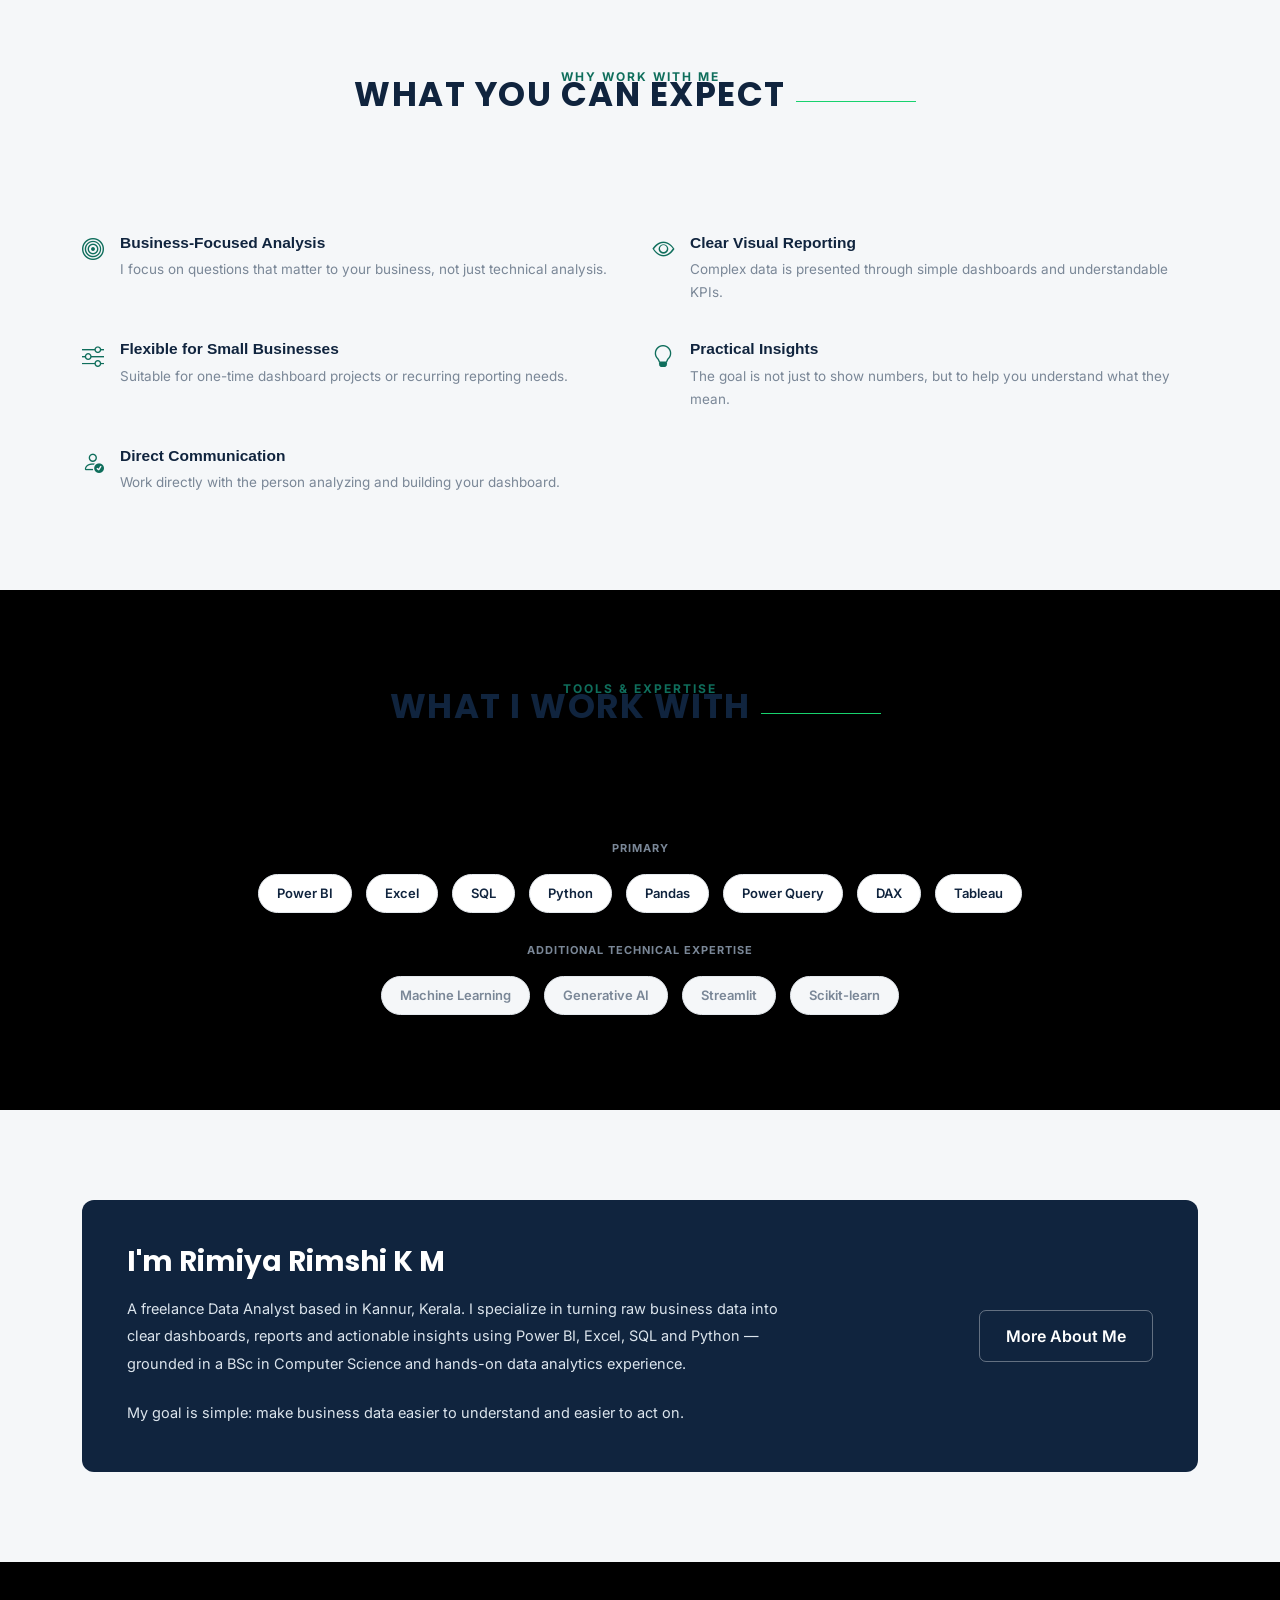
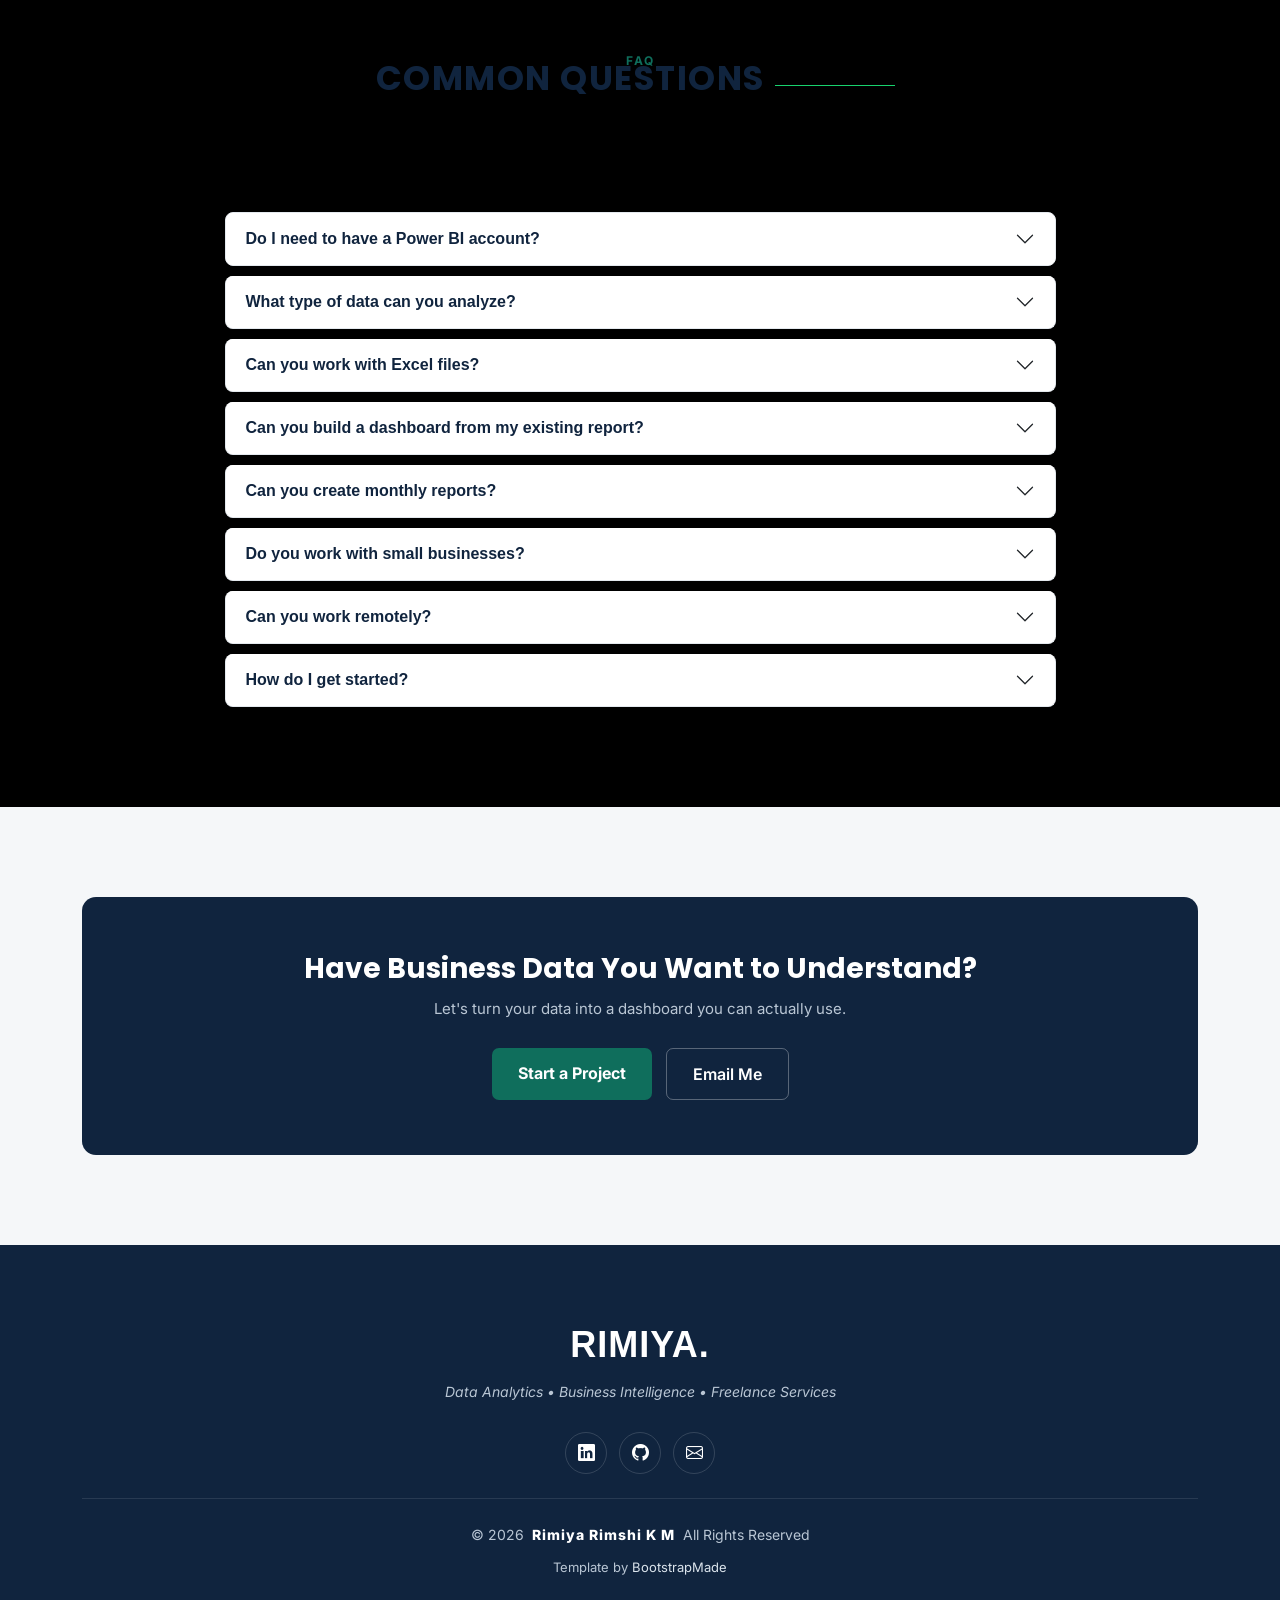
==== commit e103072b: "Update hero description to include 'raw' data" ====
--- a/index.html
+++ b/index.html
@@ -938,7 +938,7 @@
         <div class="hero-role">Power BI | Excel | SQL | Business Analytics</div>
 
         <p class="hero-description">
-          I help small businesses turn sales, customer, marketing and operational
+          I help small businesses turn raw sales, customer, marketing and operational
           data into simple dashboards and actionable insights using Power BI,
           Excel, SQL and Python.
         </p>
